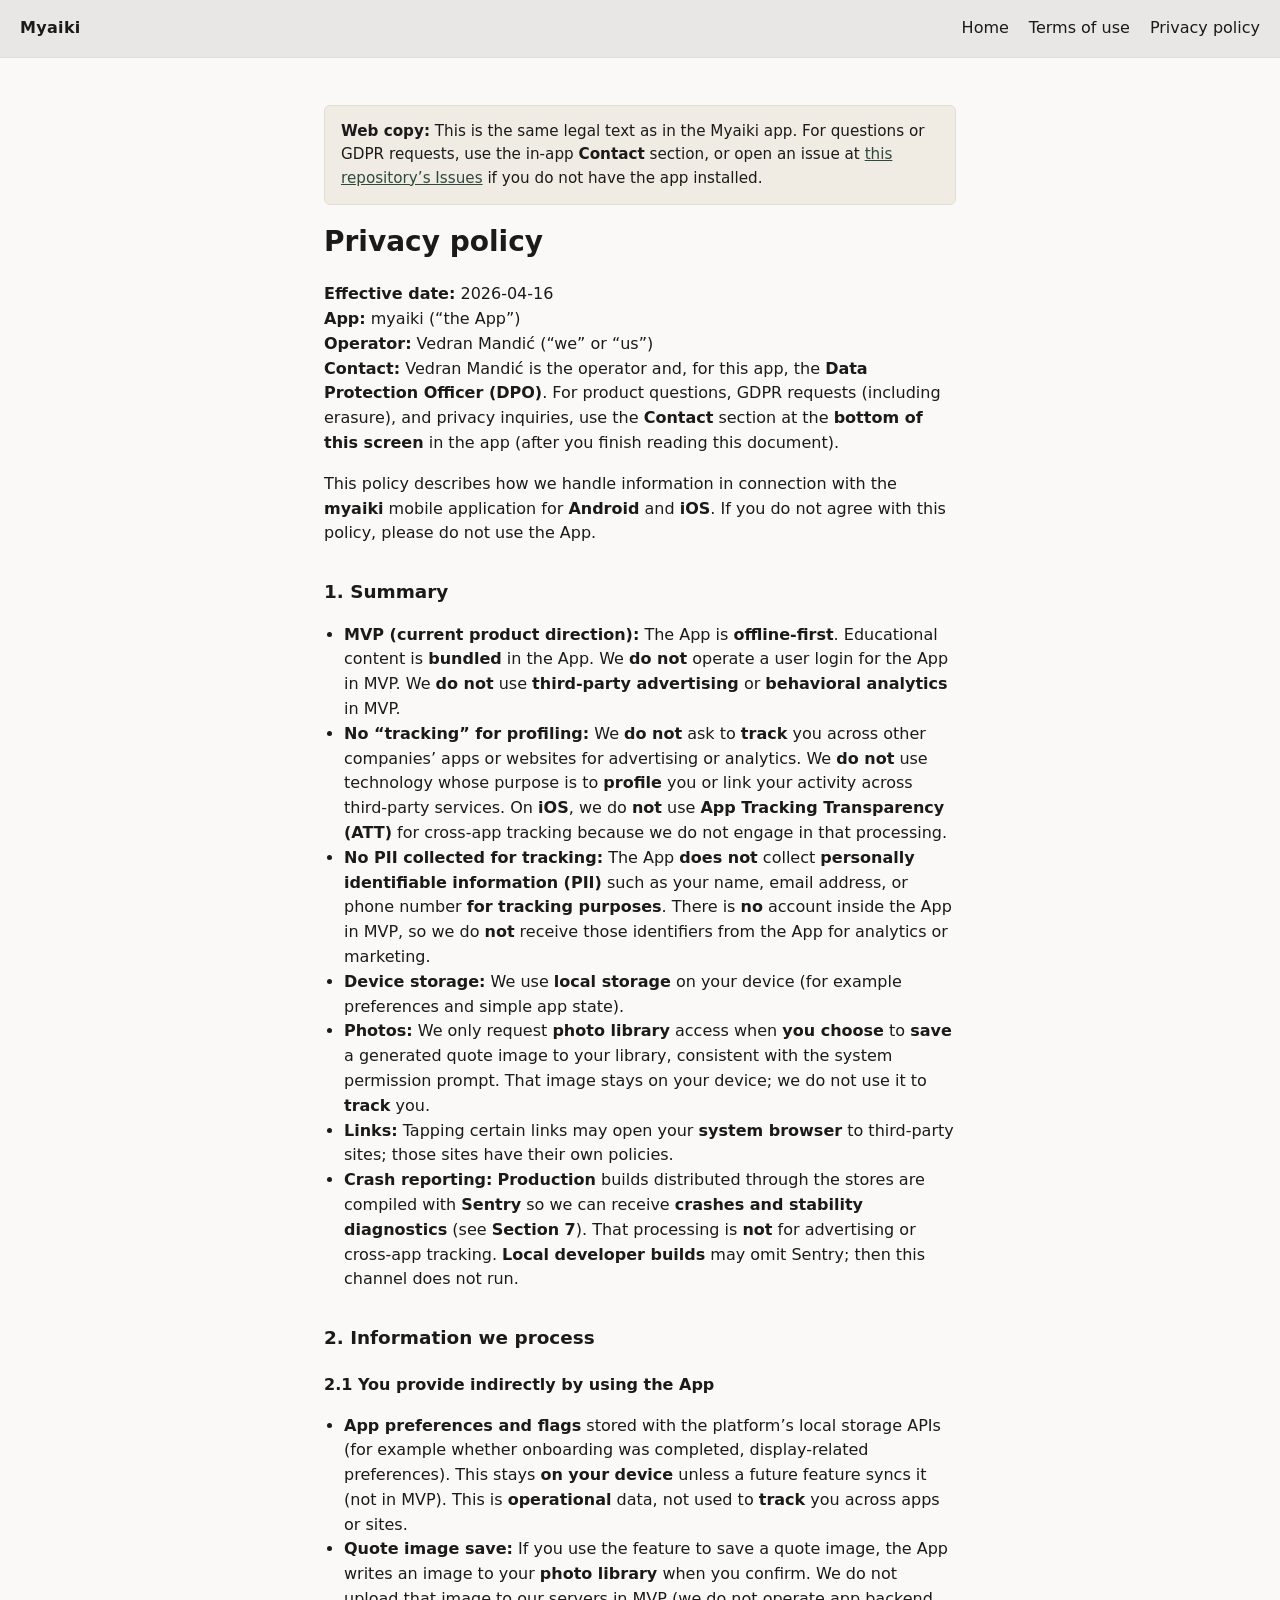
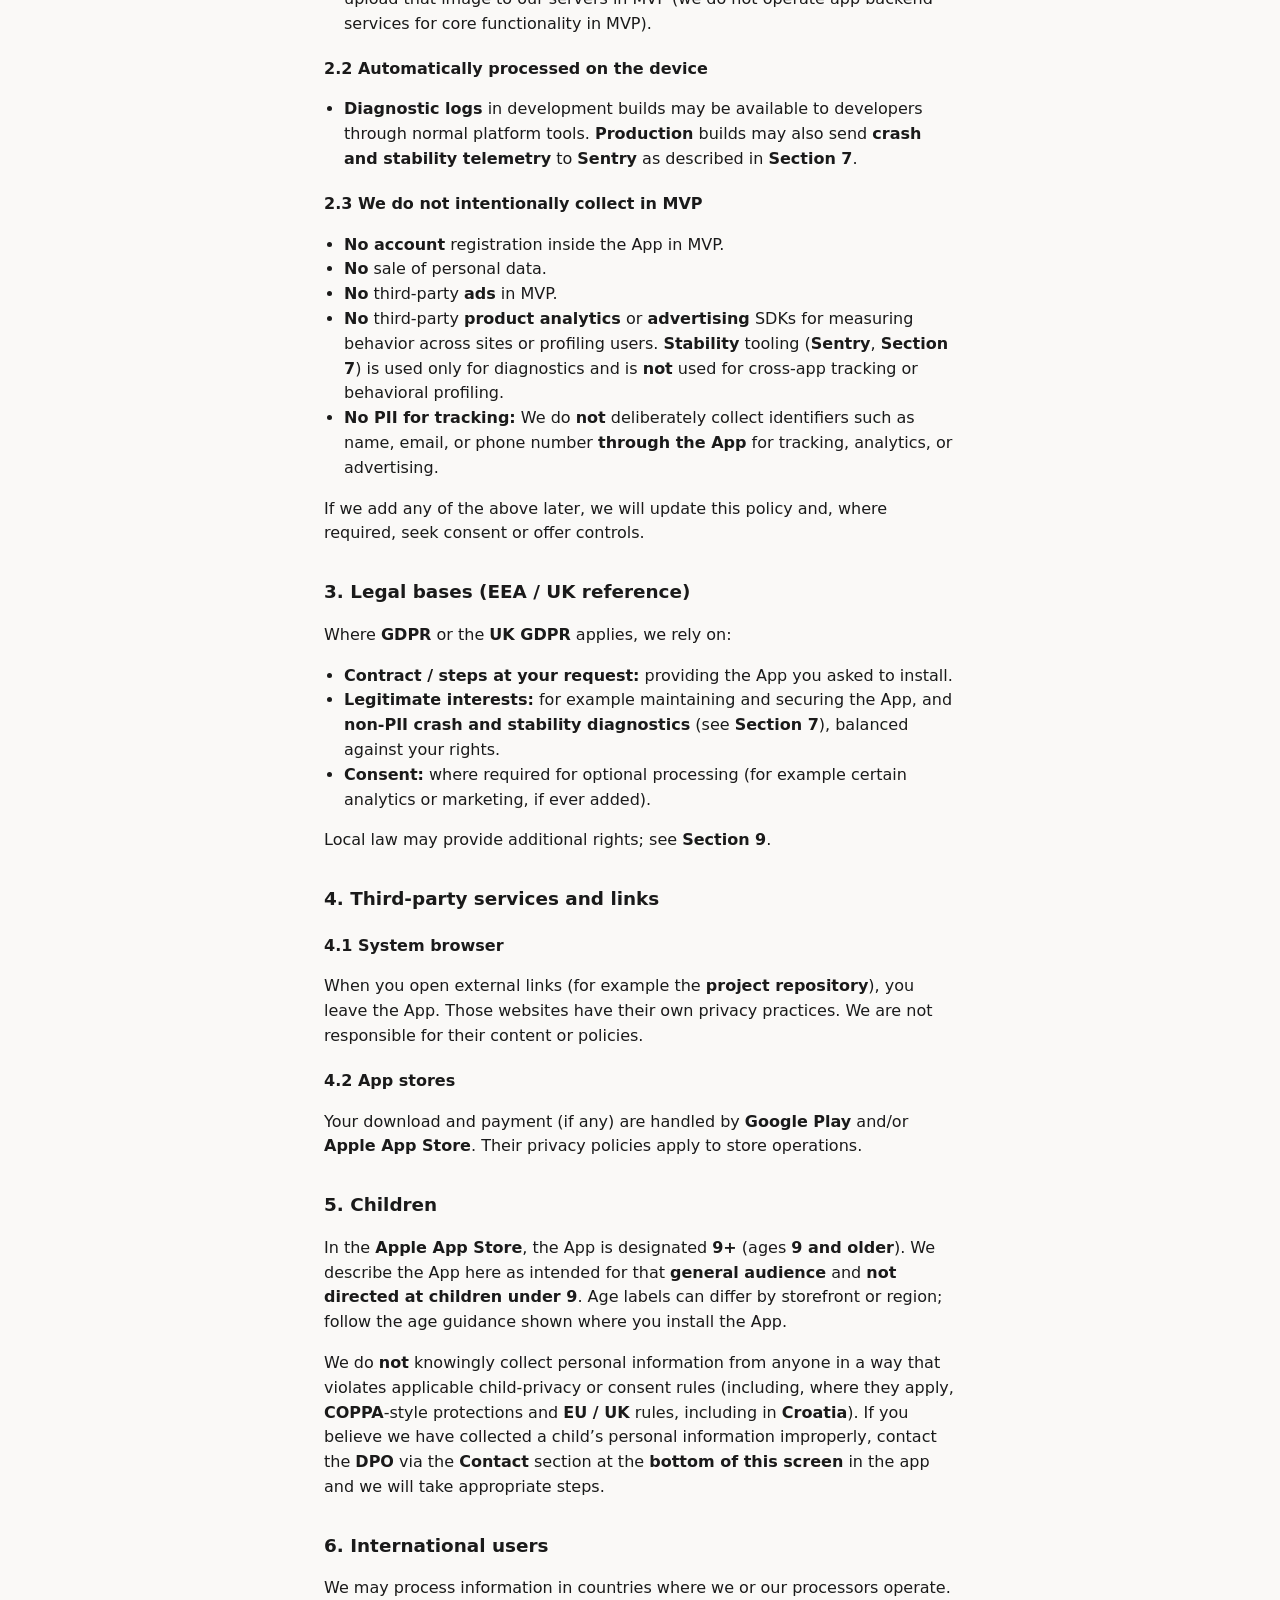
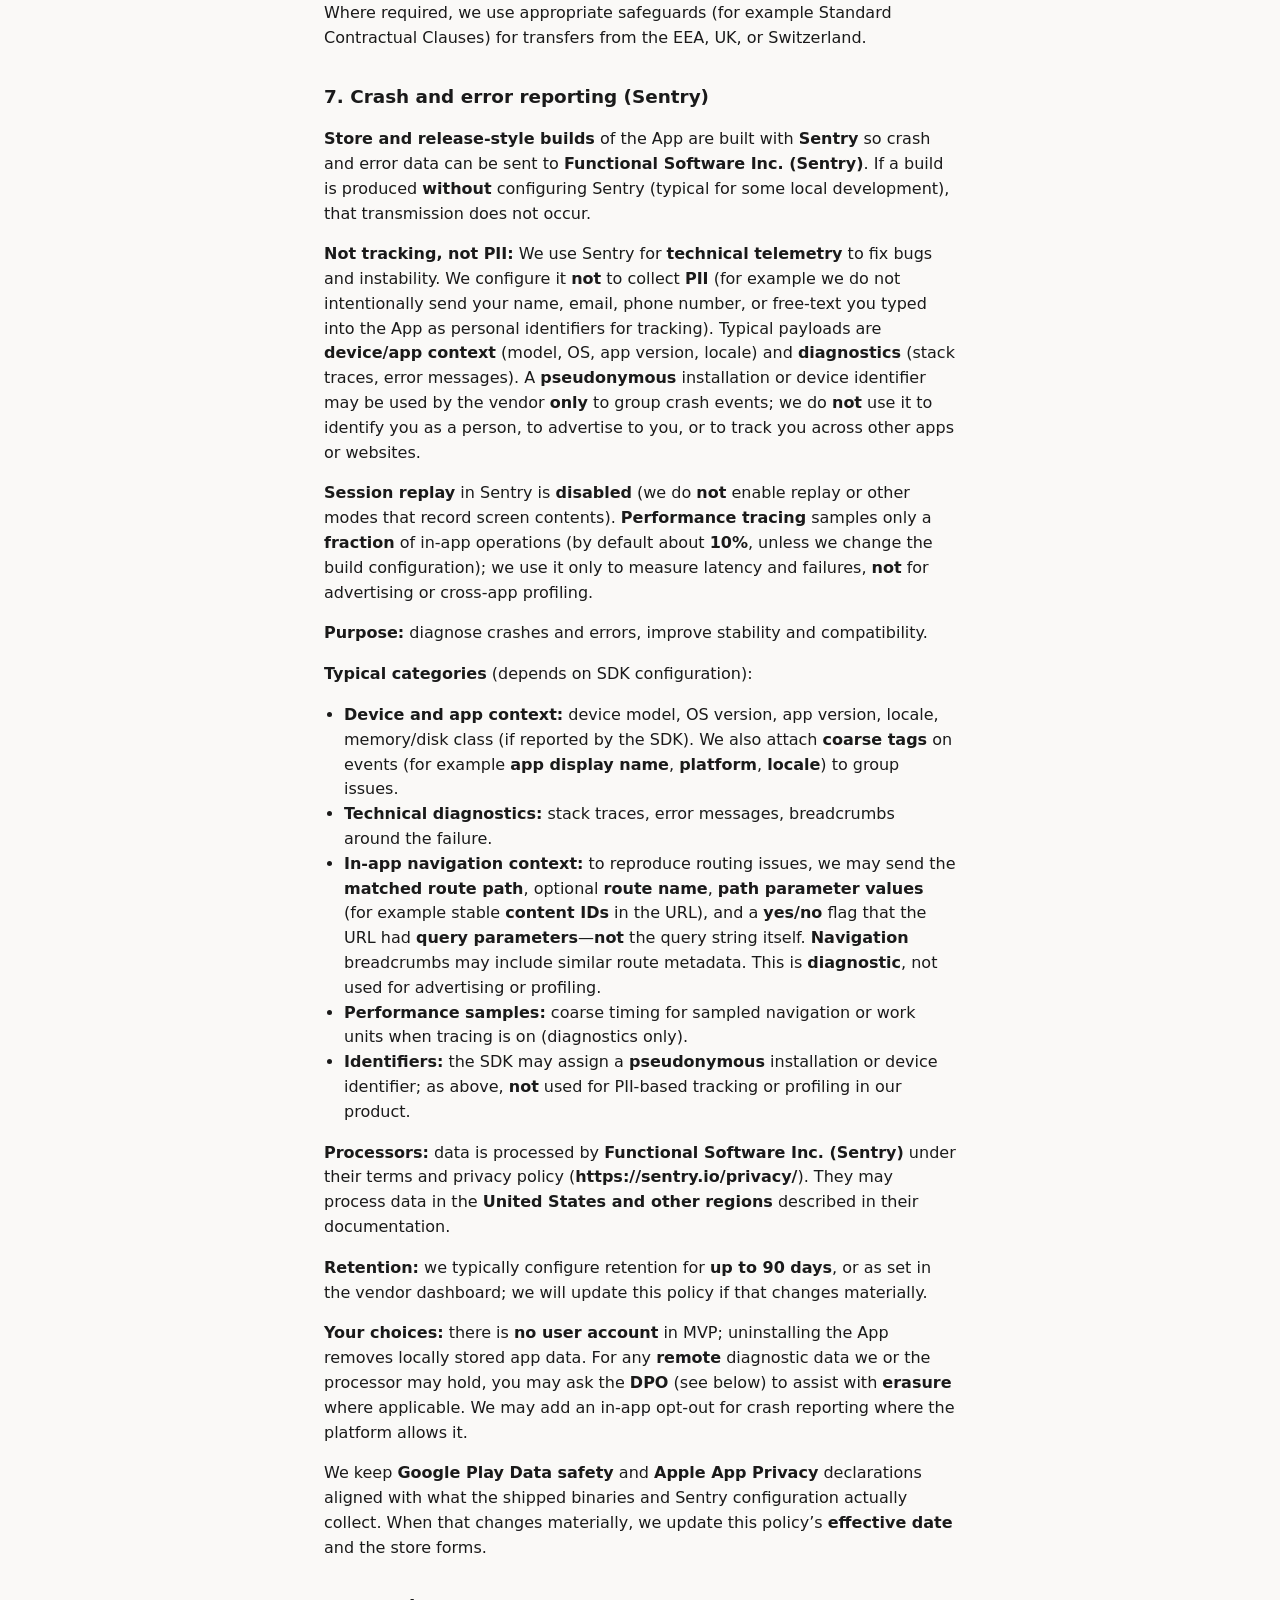
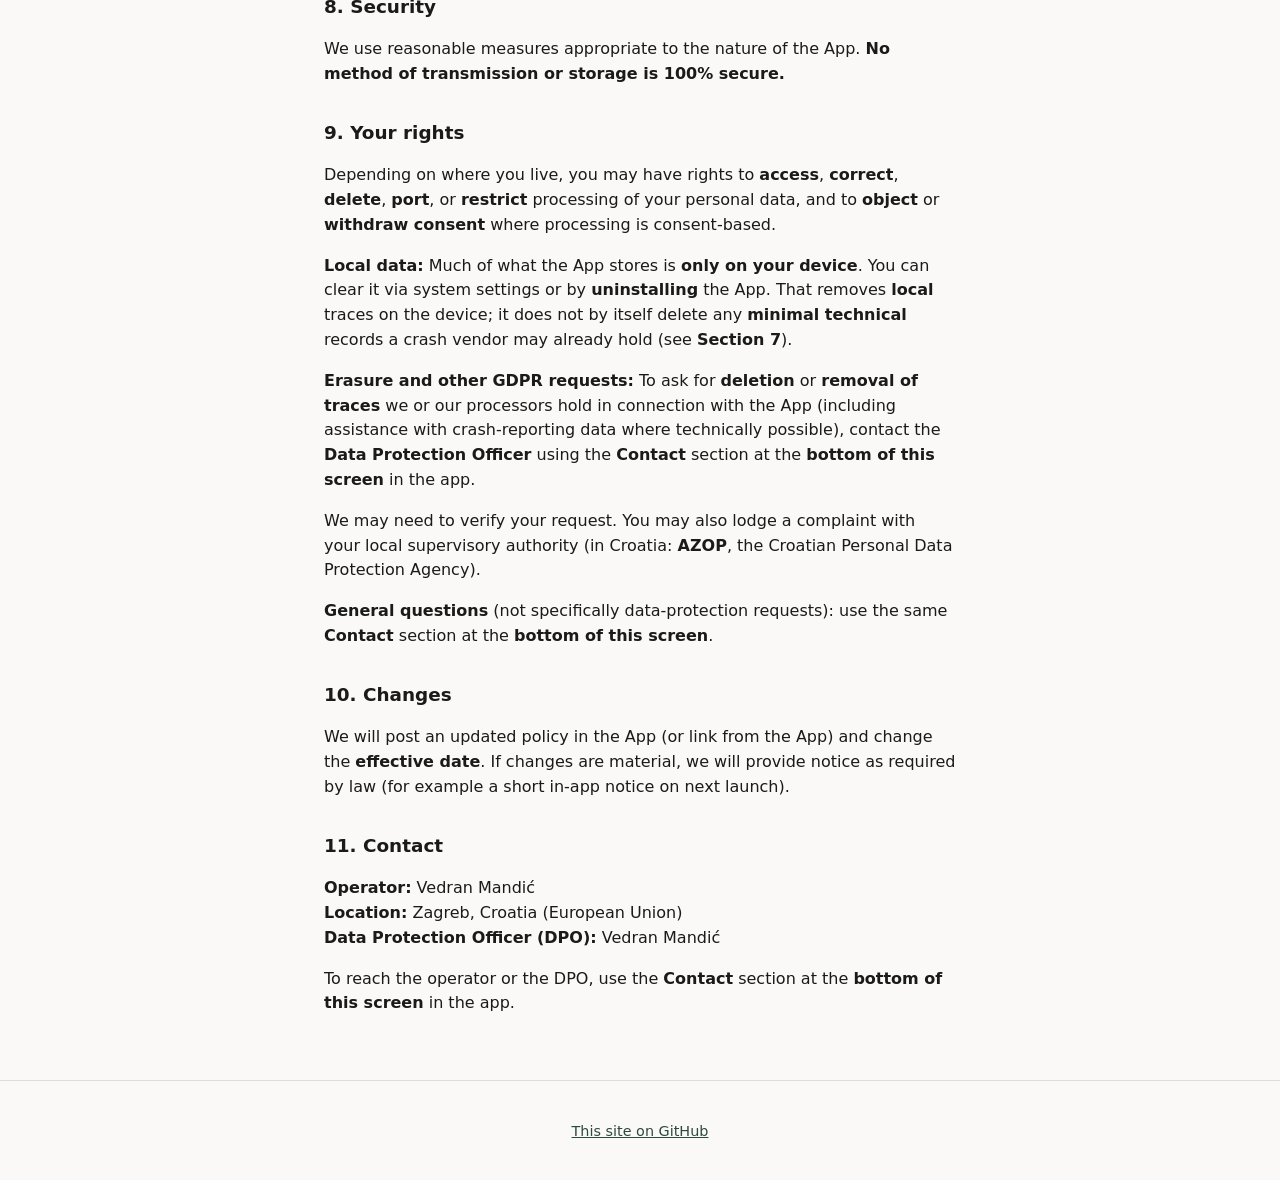
==== privacy.html @ 29ba4b55 "Remove private app repo links from public HTML and README" ====
<!DOCTYPE html>
<html lang="en">
<head>
  <meta charset="utf-8">
  <meta name="viewport" content="width=device-width, initial-scale=1">
  <title>Privacy policy — Myaiki</title>
  <link rel="stylesheet" href="assets/style.css">
</head>
<body>
  <header class="site-header">
    <a class="brand" href="./">Myaiki</a>
    <nav>
      <a href="./">Home</a>
      <a href="terms.html">Terms of use</a>
      <a href="privacy.html">Privacy policy</a>
    </nav>
  </header>
  <main class="legal">
    <p class="web-note"><strong>Web copy:</strong> This is the same legal text as in the Myaiki app. For questions or GDPR requests, use the in-app <strong>Contact</strong> section, or open an issue at <a href="https://github.com/vmandic/myaiki-public/issues">this repository’s Issues</a> if you do not have the app installed.</p>
    <h1>Privacy policy</h1>
<p><strong>Effective date:</strong> 2026-04-16<br />
<strong>App:</strong> myaiki (“the App”)<br />
<strong>Operator:</strong> Vedran Mandić (“we” or “us”)<br />
<strong>Contact:</strong> Vedran Mandić is the operator and, for this app, the <strong>Data Protection Officer (DPO)</strong>. For product questions, GDPR requests (including erasure), and privacy inquiries, use the <strong>Contact</strong> section at the <strong>bottom of this screen</strong> in the app (after you finish reading this document).</p>
<p>This policy describes how we handle information in connection with the <strong>myaiki</strong> mobile application for <strong>Android</strong> and <strong>iOS</strong>. If you do not agree with this policy, please do not use the App.</p>
<h2>1. Summary</h2>
<ul>
<li><strong>MVP (current product direction):</strong> The App is <strong>offline-first</strong>. Educational content is <strong>bundled</strong> in the App. We <strong>do not</strong> operate a user login for the App in MVP. We <strong>do not</strong> use <strong>third-party advertising</strong> or <strong>behavioral analytics</strong> in MVP.</li>
<li><strong>No “tracking” for profiling:</strong> We <strong>do not</strong> ask to <strong>track</strong> you across other companies’ apps or websites for advertising or analytics. We <strong>do not</strong> use technology whose purpose is to <strong>profile</strong> you or link your activity across third-party services. On <strong>iOS</strong>, we do <strong>not</strong> use <strong>App Tracking Transparency (ATT)</strong> for cross-app tracking because we do not engage in that processing.</li>
<li><strong>No PII collected for tracking:</strong> The App <strong>does not</strong> collect <strong>personally identifiable information (PII)</strong> such as your name, email address, or phone number <strong>for tracking purposes</strong>. There is <strong>no</strong> account inside the App in MVP, so we do <strong>not</strong> receive those identifiers from the App for analytics or marketing.</li>
<li><strong>Device storage:</strong> We use <strong>local storage</strong> on your device (for example preferences and simple app state).</li>
<li><strong>Photos:</strong> We only request <strong>photo library</strong> access when <strong>you choose</strong> to <strong>save</strong> a generated quote image to your library, consistent with the system permission prompt. That image stays on your device; we do not use it to <strong>track</strong> you.</li>
<li><strong>Links:</strong> Tapping certain links may open your <strong>system browser</strong> to third-party sites; those sites have their own policies.</li>
<li><strong>Crash reporting:</strong> <strong>Production</strong> builds distributed through the stores are compiled with <strong>Sentry</strong> so we can receive <strong>crashes and stability diagnostics</strong> (see <strong>Section 7</strong>). That processing is <strong>not</strong> for advertising or cross-app tracking. <strong>Local developer builds</strong> may omit Sentry; then this channel does not run.</li>
</ul>
<h2>2. Information we process</h2>
<h3>2.1 You provide indirectly by using the App</h3>
<ul>
<li><strong>App preferences and flags</strong> stored with the platform’s local storage APIs (for example whether onboarding was completed, display-related preferences). This stays <strong>on your device</strong> unless a future feature syncs it (not in MVP). This is <strong>operational</strong> data, not used to <strong>track</strong> you across apps or sites.</li>
<li><strong>Quote image save:</strong> If you use the feature to save a quote image, the App writes an image to your <strong>photo library</strong> when you confirm. We do not upload that image to our servers in MVP (we do not operate app backend services for core functionality in MVP).</li>
</ul>
<h3>2.2 Automatically processed on the device</h3>
<ul>
<li><strong>Diagnostic logs</strong> in development builds may be available to developers through normal platform tools. <strong>Production</strong> builds may also send <strong>crash and stability telemetry</strong> to <strong>Sentry</strong> as described in <strong>Section 7</strong>.</li>
</ul>
<h3>2.3 We do not intentionally collect in MVP</h3>
<ul>
<li><strong>No account</strong> registration inside the App in MVP.</li>
<li><strong>No</strong> sale of personal data.</li>
<li><strong>No</strong> third-party <strong>ads</strong> in MVP.</li>
<li><strong>No</strong> third-party <strong>product analytics</strong> or <strong>advertising</strong> SDKs for measuring behavior across sites or profiling users. <strong>Stability</strong> tooling (<strong>Sentry</strong>, <strong>Section 7</strong>) is used only for diagnostics and is <strong>not</strong> used for cross-app tracking or behavioral profiling.</li>
<li><strong>No PII for tracking:</strong> We do <strong>not</strong> deliberately collect identifiers such as name, email, or phone number <strong>through the App</strong> for tracking, analytics, or advertising.</li>
</ul>
<p>If we add any of the above later, we will update this policy and, where required, seek consent or offer controls.</p>
<h2>3. Legal bases (EEA / UK reference)</h2>
<p>Where <strong>GDPR</strong> or the <strong>UK GDPR</strong> applies, we rely on:</p>
<ul>
<li><strong>Contract / steps at your request:</strong> providing the App you asked to install.</li>
<li><strong>Legitimate interests:</strong> for example maintaining and securing the App, and <strong>non-PII crash and stability diagnostics</strong> (see <strong>Section 7</strong>), balanced against your rights.</li>
<li><strong>Consent:</strong> where required for optional processing (for example certain analytics or marketing, if ever added).</li>
</ul>
<p>Local law may provide additional rights; see <strong>Section 9</strong>.</p>
<h2>4. Third-party services and links</h2>
<h3>4.1 System browser</h3>
<p>When you open external links (for example the <strong>project repository</strong>), you leave the App. Those websites have their own privacy practices. We are not responsible for their content or policies.</p>
<h3>4.2 App stores</h3>
<p>Your download and payment (if any) are handled by <strong>Google Play</strong> and/or <strong>Apple App Store</strong>. Their privacy policies apply to store operations.</p>
<h2>5. Children</h2>
<p>In the <strong>Apple App Store</strong>, the App is designated <strong>9+</strong> (ages <strong>9 and older</strong>). We describe the App here as intended for that <strong>general audience</strong> and <strong>not directed at children under 9</strong>. Age labels can differ by storefront or region; follow the age guidance shown where you install the App.</p>
<p>We do <strong>not</strong> knowingly collect personal information from anyone in a way that violates applicable child-privacy or consent rules (including, where they apply, <strong>COPPA</strong>-style protections and <strong>EU / UK</strong> rules, including in <strong>Croatia</strong>). If you believe we have collected a child’s personal information improperly, contact the <strong>DPO</strong> via the <strong>Contact</strong> section at the <strong>bottom of this screen</strong> in the app and we will take appropriate steps.</p>
<h2>6. International users</h2>
<p>We may process information in countries where we or our processors operate. Where required, we use appropriate safeguards (for example Standard Contractual Clauses) for transfers from the EEA, UK, or Switzerland.</p>
<h2>7. Crash and error reporting (Sentry)</h2>
<p><strong>Store and release-style builds</strong> of the App are built with <strong>Sentry</strong> so crash and error data can be sent to <strong>Functional Software Inc. (Sentry)</strong>. If a build is produced <strong>without</strong> configuring Sentry (typical for some local development), that transmission does not occur.</p>
<p><strong>Not tracking, not PII:</strong> We use Sentry for <strong>technical telemetry</strong> to fix bugs and instability. We configure it <strong>not</strong> to collect <strong>PII</strong> (for example we do not intentionally send your name, email, phone number, or free-text you typed into the App as personal identifiers for tracking). Typical payloads are <strong>device/app context</strong> (model, OS, app version, locale) and <strong>diagnostics</strong> (stack traces, error messages). A <strong>pseudonymous</strong> installation or device identifier may be used by the vendor <strong>only</strong> to group crash events; we do <strong>not</strong> use it to identify you as a person, to advertise to you, or to track you across other apps or websites.</p>
<p><strong>Session replay</strong> in Sentry is <strong>disabled</strong> (we do <strong>not</strong> enable replay or other modes that record screen contents). <strong>Performance tracing</strong> samples only a <strong>fraction</strong> of in-app operations (by default about <strong>10%</strong>, unless we change the build configuration); we use it only to measure latency and failures, <strong>not</strong> for advertising or cross-app profiling.</p>
<p><strong>Purpose:</strong> diagnose crashes and errors, improve stability and compatibility.</p>
<p><strong>Typical categories</strong> (depends on SDK configuration):</p>
<ul>
<li><strong>Device and app context:</strong> device model, OS version, app version, locale, memory/disk class (if reported by the SDK). We also attach <strong>coarse tags</strong> on events (for example <strong>app display name</strong>, <strong>platform</strong>, <strong>locale</strong>) to group issues.</li>
<li><strong>Technical diagnostics:</strong> stack traces, error messages, breadcrumbs around the failure.</li>
<li><strong>In-app navigation context:</strong> to reproduce routing issues, we may send the <strong>matched route path</strong>, optional <strong>route name</strong>, <strong>path parameter values</strong> (for example stable <strong>content IDs</strong> in the URL), and a <strong>yes/no</strong> flag that the URL had <strong>query parameters</strong>—<strong>not</strong> the query string itself. <strong>Navigation</strong> breadcrumbs may include similar route metadata. This is <strong>diagnostic</strong>, not used for advertising or profiling.</li>
<li><strong>Performance samples:</strong> coarse timing for sampled navigation or work units when tracing is on (diagnostics only).</li>
<li><strong>Identifiers:</strong> the SDK may assign a <strong>pseudonymous</strong> installation or device identifier; as above, <strong>not</strong> used for PII-based tracking or profiling in our product.</li>
</ul>
<p><strong>Processors:</strong> data is processed by <strong>Functional Software Inc. (Sentry)</strong> under their terms and privacy policy (<strong>https://sentry.io/privacy/</strong>). They may process data in the <strong>United States and other regions</strong> described in their documentation.</p>
<p><strong>Retention:</strong> we typically configure retention for <strong>up to 90 days</strong>, or as set in the vendor dashboard; we will update this policy if that changes materially.</p>
<p><strong>Your choices:</strong> there is <strong>no user account</strong> in MVP; uninstalling the App removes locally stored app data. For any <strong>remote</strong> diagnostic data we or the processor may hold, you may ask the <strong>DPO</strong> (see below) to assist with <strong>erasure</strong> where applicable. We may add an in-app opt-out for crash reporting where the platform allows it.</p>
<p>We keep <strong>Google Play Data safety</strong> and <strong>Apple App Privacy</strong> declarations aligned with what the shipped binaries and Sentry configuration actually collect. When that changes materially, we update this policy’s <strong>effective date</strong> and the store forms.</p>
<h2>8. Security</h2>
<p>We use reasonable measures appropriate to the nature of the App. <strong>No method of transmission or storage is 100% secure.</strong></p>
<h2>9. Your rights</h2>
<p>Depending on where you live, you may have rights to <strong>access</strong>, <strong>correct</strong>, <strong>delete</strong>, <strong>port</strong>, or <strong>restrict</strong> processing of your personal data, and to <strong>object</strong> or <strong>withdraw consent</strong> where processing is consent-based.</p>
<p><strong>Local data:</strong> Much of what the App stores is <strong>only on your device</strong>. You can clear it via system settings or by <strong>uninstalling</strong> the App. That removes <strong>local</strong> traces on the device; it does not by itself delete any <strong>minimal technical</strong> records a crash vendor may already hold (see <strong>Section 7</strong>).</p>
<p><strong>Erasure and other GDPR requests:</strong> To ask for <strong>deletion</strong> or <strong>removal of traces</strong> we or our processors hold in connection with the App (including assistance with crash-reporting data where technically possible), contact the <strong>Data Protection Officer</strong> using the <strong>Contact</strong> section at the <strong>bottom of this screen</strong> in the app.</p>
<p>We may need to verify your request. You may also lodge a complaint with your local supervisory authority (in Croatia: <strong>AZOP</strong>, the Croatian Personal Data Protection Agency).</p>
<p><strong>General questions</strong> (not specifically data-protection requests): use the same <strong>Contact</strong> section at the <strong>bottom of this screen</strong>.</p>
<h2>10. Changes</h2>
<p>We will post an updated policy in the App (or link from the App) and change the <strong>effective date</strong>. If changes are material, we will provide notice as required by law (for example a short in-app notice on next launch).</p>
<h2>11. Contact</h2>
<p><strong>Operator:</strong> Vedran Mandić<br />
<strong>Location:</strong> Zagreb, Croatia (European Union)<br />
<strong>Data Protection Officer (DPO):</strong> Vedran Mandić  </p>
<p>To reach the operator or the DPO, use the <strong>Contact</strong> section at the <strong>bottom of this screen</strong> in the app.</p>
  </main>
  <footer class="site-footer">
    <p><a href="https://github.com/vmandic/myaiki-public">This site on GitHub</a></p>
  </footer>
</body>
</html>
---- assets/style.css ----
:root {
  color-scheme: light dark;
  --bg: #faf9f7;
  --fg: #1a1a1a;
  --muted: #5c5c5c;
  --accent: #2d4a3e;
  --border: #e0ddd6;
  --note-bg: #f0ebe3;
}

@media (prefers-color-scheme: dark) {
  :root {
    --bg: #121412;
    --fg: #eceae6;
    --muted: #a8a49c;
    --accent: #8fbc9a;
    --border: #2e322e;
    --note-bg: #1e221e;
  }
}

*,
*::before,
*::after {
  box-sizing: border-box;
}

html {
  font-size: 16px;
}

body {
  margin: 0;
  min-height: 100vh;
  font-family: system-ui, -apple-system, "Segoe UI", Roboto, Ubuntu, Cantarell, "Noto Sans", sans-serif;
  line-height: 1.55;
  background: var(--bg);
  color: var(--fg);
}

.site-header {
  display: flex;
  flex-wrap: wrap;
  align-items: center;
  justify-content: space-between;
  gap: 1rem;
  padding: 1rem 1.25rem;
  border-bottom: 1px solid var(--border);
  background: color-mix(in srgb, var(--bg) 92%, var(--fg));
}

.brand {
  font-weight: 700;
  letter-spacing: 0.02em;
  color: var(--accent);
  text-decoration: none;
}

.site-header nav {
  display: flex;
  flex-wrap: wrap;
  gap: 0.75rem 1.25rem;
}

.site-header a {
  color: var(--fg);
  text-decoration: none;
}

.site-header a:hover {
  text-decoration: underline;
}

main {
  max-width: 42rem;
  margin: 0 auto;
  padding: 2rem 1.25rem 3rem;
}

.home-lead {
  font-size: 1.125rem;
  color: var(--muted);
}

.home-actions {
  margin-top: 2rem;
  display: flex;
  flex-direction: column;
  gap: 0.75rem;
}

.home-actions a {
  display: inline-block;
  padding: 0.65rem 1rem;
  border-radius: 0.375rem;
  border: 1px solid var(--border);
  color: var(--accent);
  font-weight: 600;
  text-decoration: none;
}

.home-actions a:hover {
  background: color-mix(in srgb, var(--accent) 12%, transparent);
}

.legal h1 {
  font-size: 1.75rem;
  margin-top: 0;
}

.legal h2 {
  font-size: 1.15rem;
  margin-top: 2rem;
}

.legal h3 {
  font-size: 1rem;
  margin-top: 1.25rem;
}

.legal ul {
  padding-left: 1.25rem;
}

.web-note {
  padding: 0.85rem 1rem;
  border-radius: 0.375rem;
  background: var(--note-bg);
  border: 1px solid var(--border);
  font-size: 0.95rem;
}

.web-note a {
  color: var(--accent);
}

.site-footer {
  margin-top: auto;
  padding: 1.5rem 1.25rem;
  border-top: 1px solid var(--border);
  text-align: center;
  font-size: 0.9rem;
  color: var(--muted);
}

.site-footer a {
  color: var(--accent);
}

body {
  display: flex;
  flex-direction: column;
}
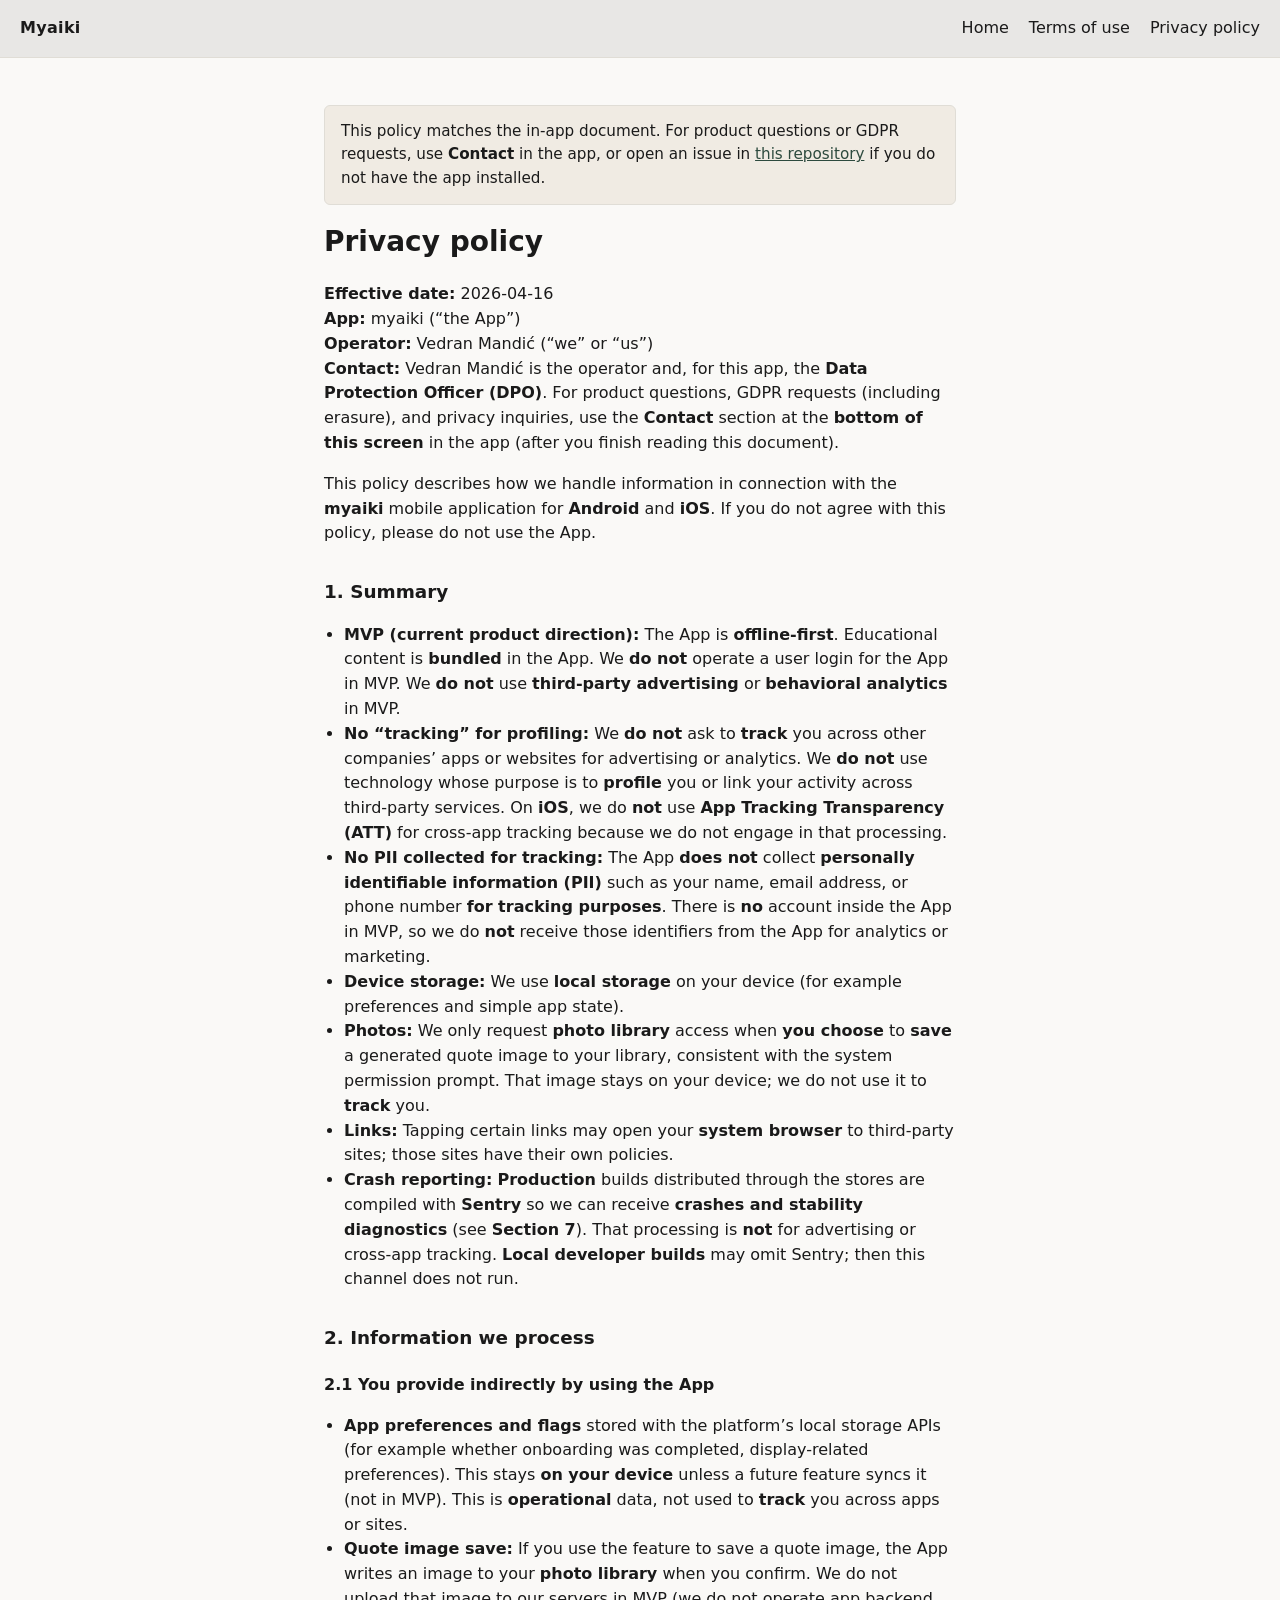
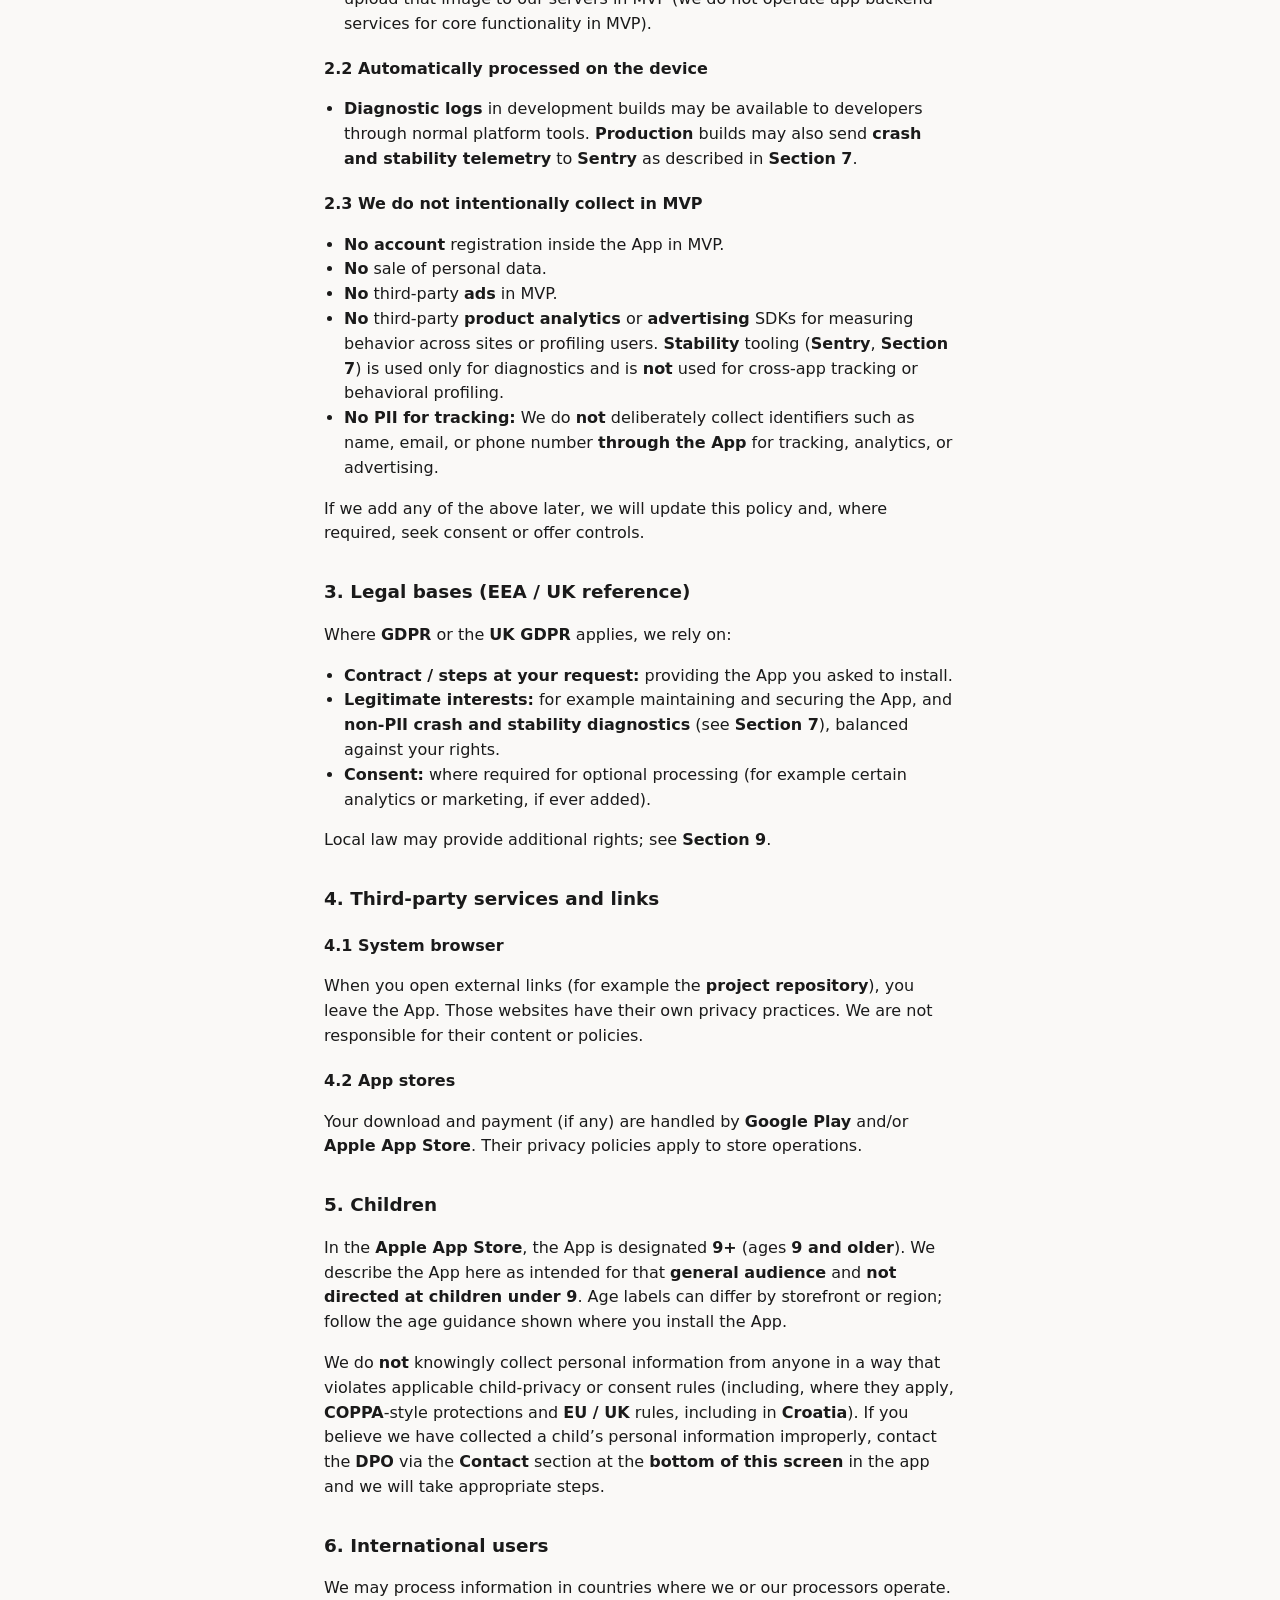
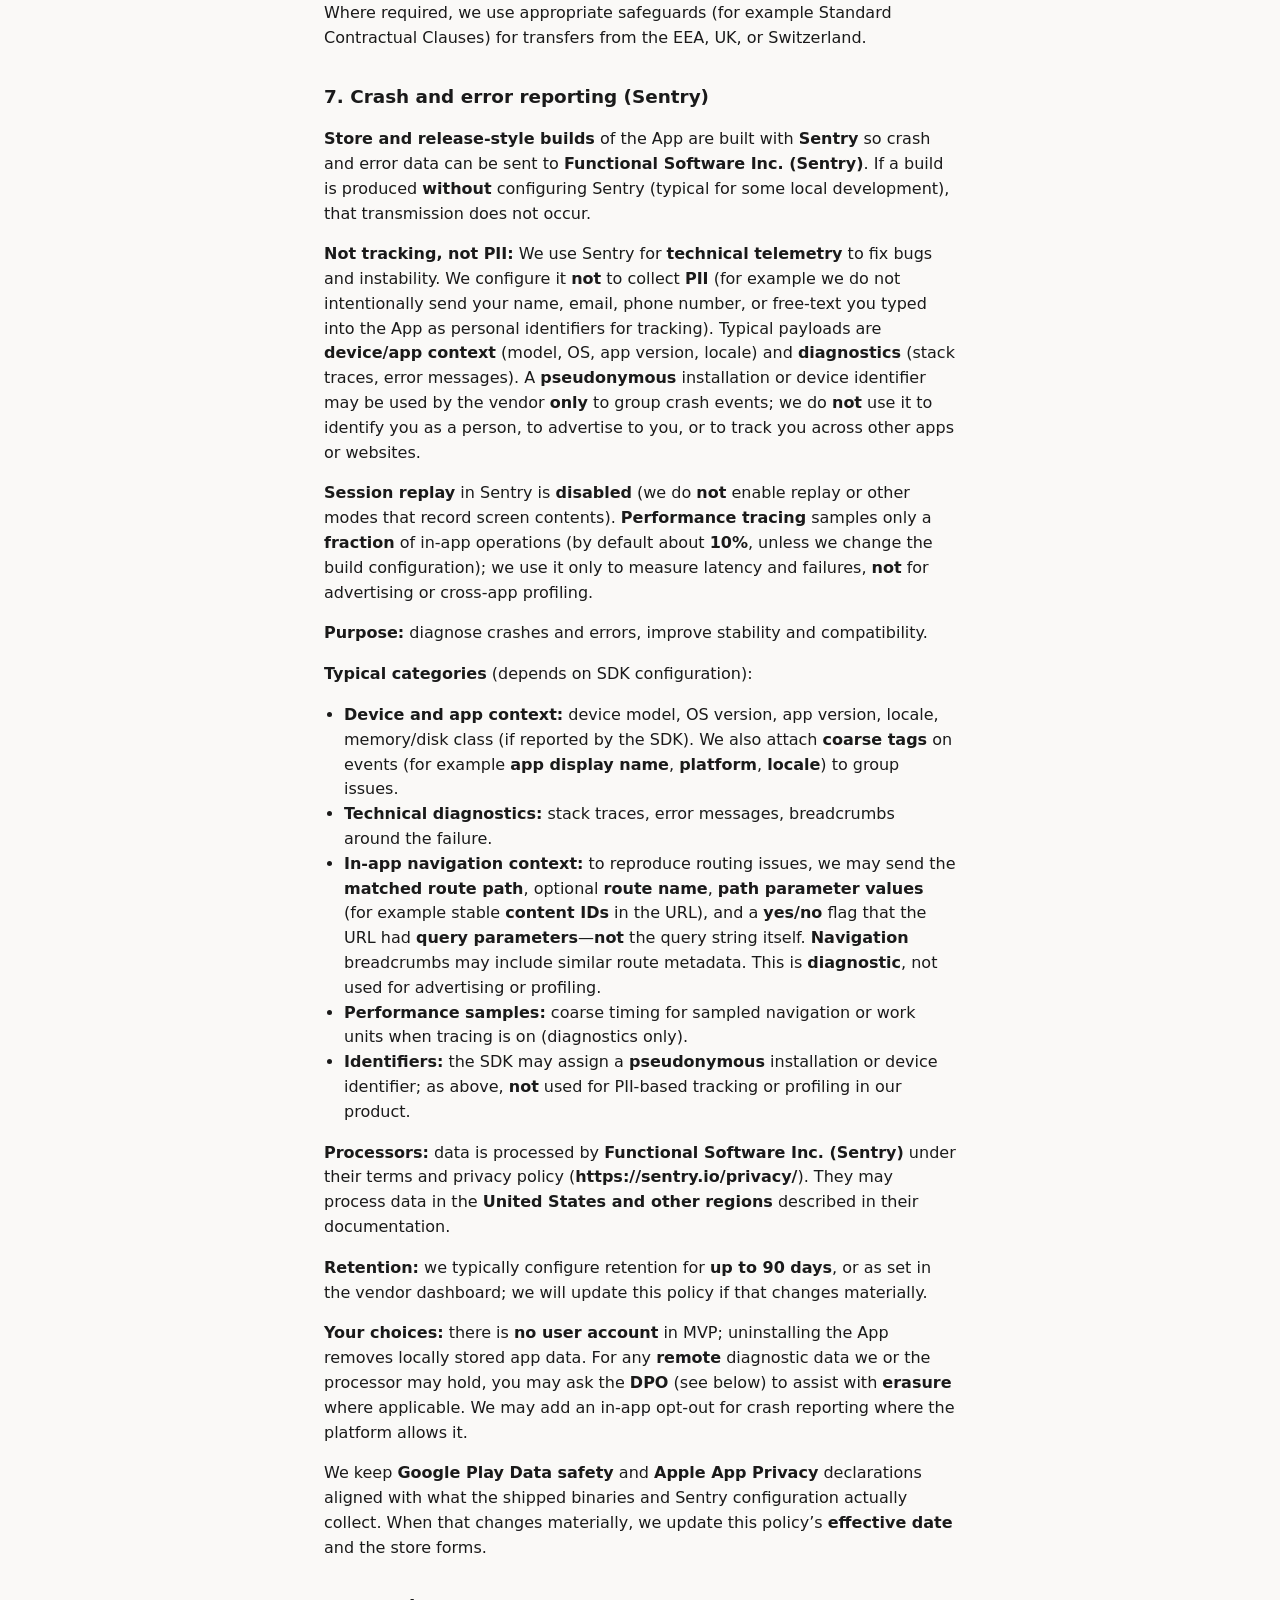
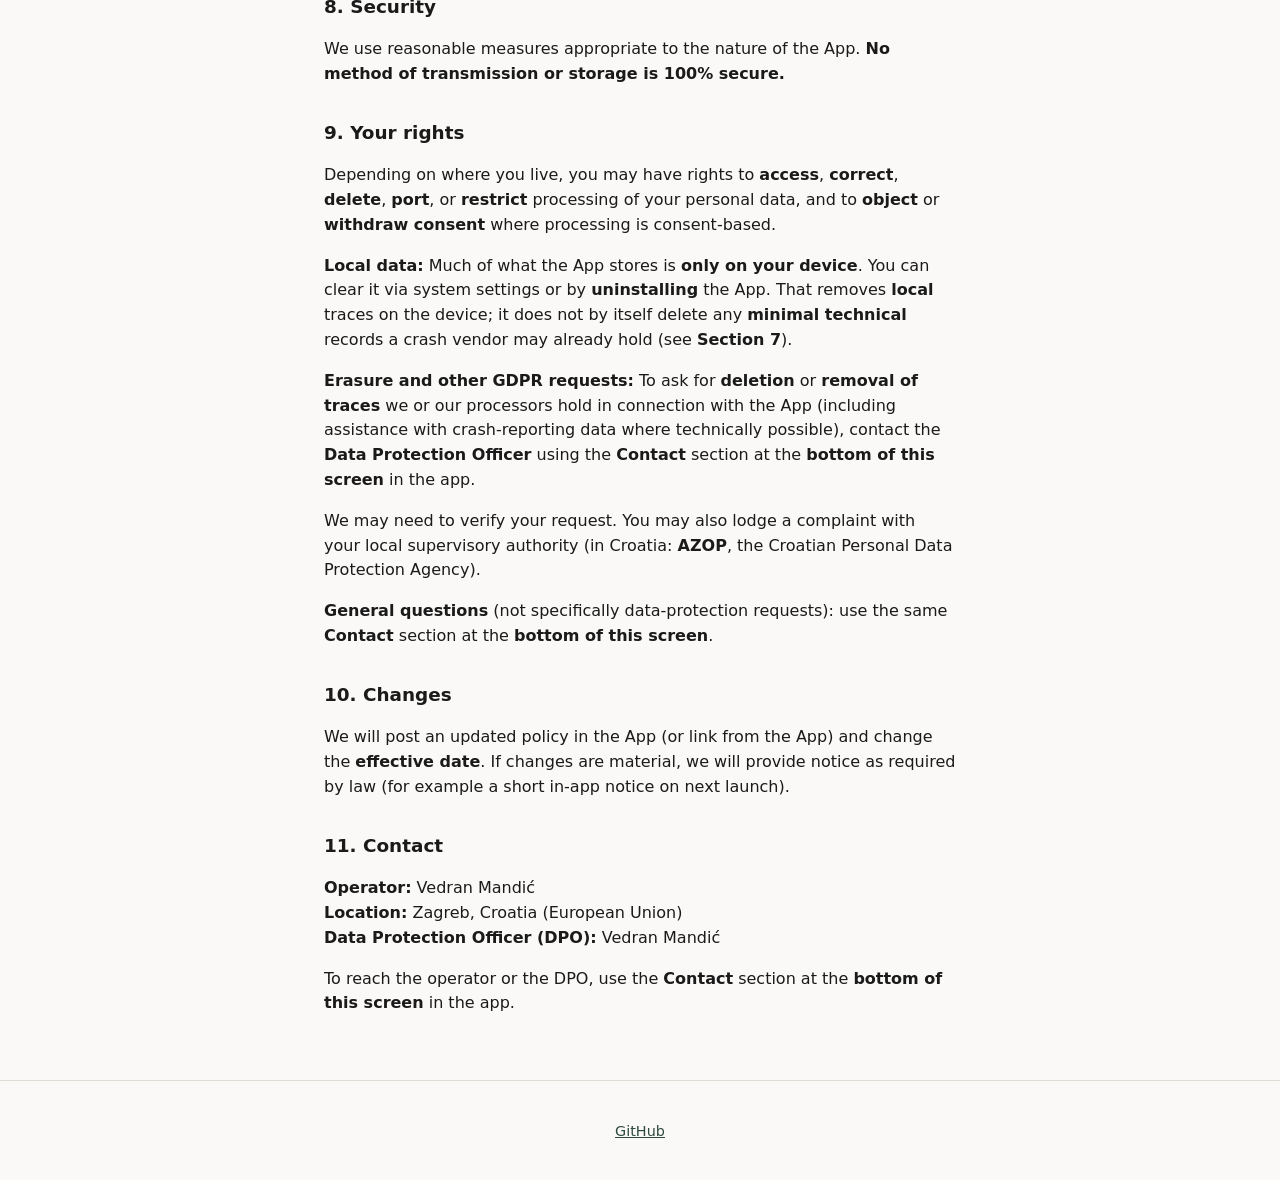
==== commit 25724217: "Tone down copy: Myaiki web presence, no public/private framing" ====
--- a/privacy.html
+++ b/privacy.html
@@ -16,7 +16,7 @@
     </nav>
   </header>
   <main class="legal">
-    <p class="web-note"><strong>Web copy:</strong> This is the same legal text as in the Myaiki app. For questions or GDPR requests, use the in-app <strong>Contact</strong> section, or open an issue at <a href="https://github.com/vmandic/myaiki-public/issues">this repository’s Issues</a> if you do not have the app installed.</p>
+    <p class="web-note">This policy matches the in-app document. For product questions or GDPR requests, use <strong>Contact</strong> in the app, or open an issue in <a href="https://github.com/vmandic/myaiki-public/issues">this repository</a> if you do not have the app installed.</p>
     <h1>Privacy policy</h1>
 <p><strong>Effective date:</strong> 2026-04-16<br />
 <strong>App:</strong> myaiki (“the App”)<br />
@@ -104,7 +104,7 @@
 <p>To reach the operator or the DPO, use the <strong>Contact</strong> section at the <strong>bottom of this screen</strong> in the app.</p>
   </main>
   <footer class="site-footer">
-    <p><a href="https://github.com/vmandic/myaiki-public">This site on GitHub</a></p>
+    <p><a href="https://github.com/vmandic/myaiki-public">GitHub</a></p>
   </footer>
 </body>
 </html>
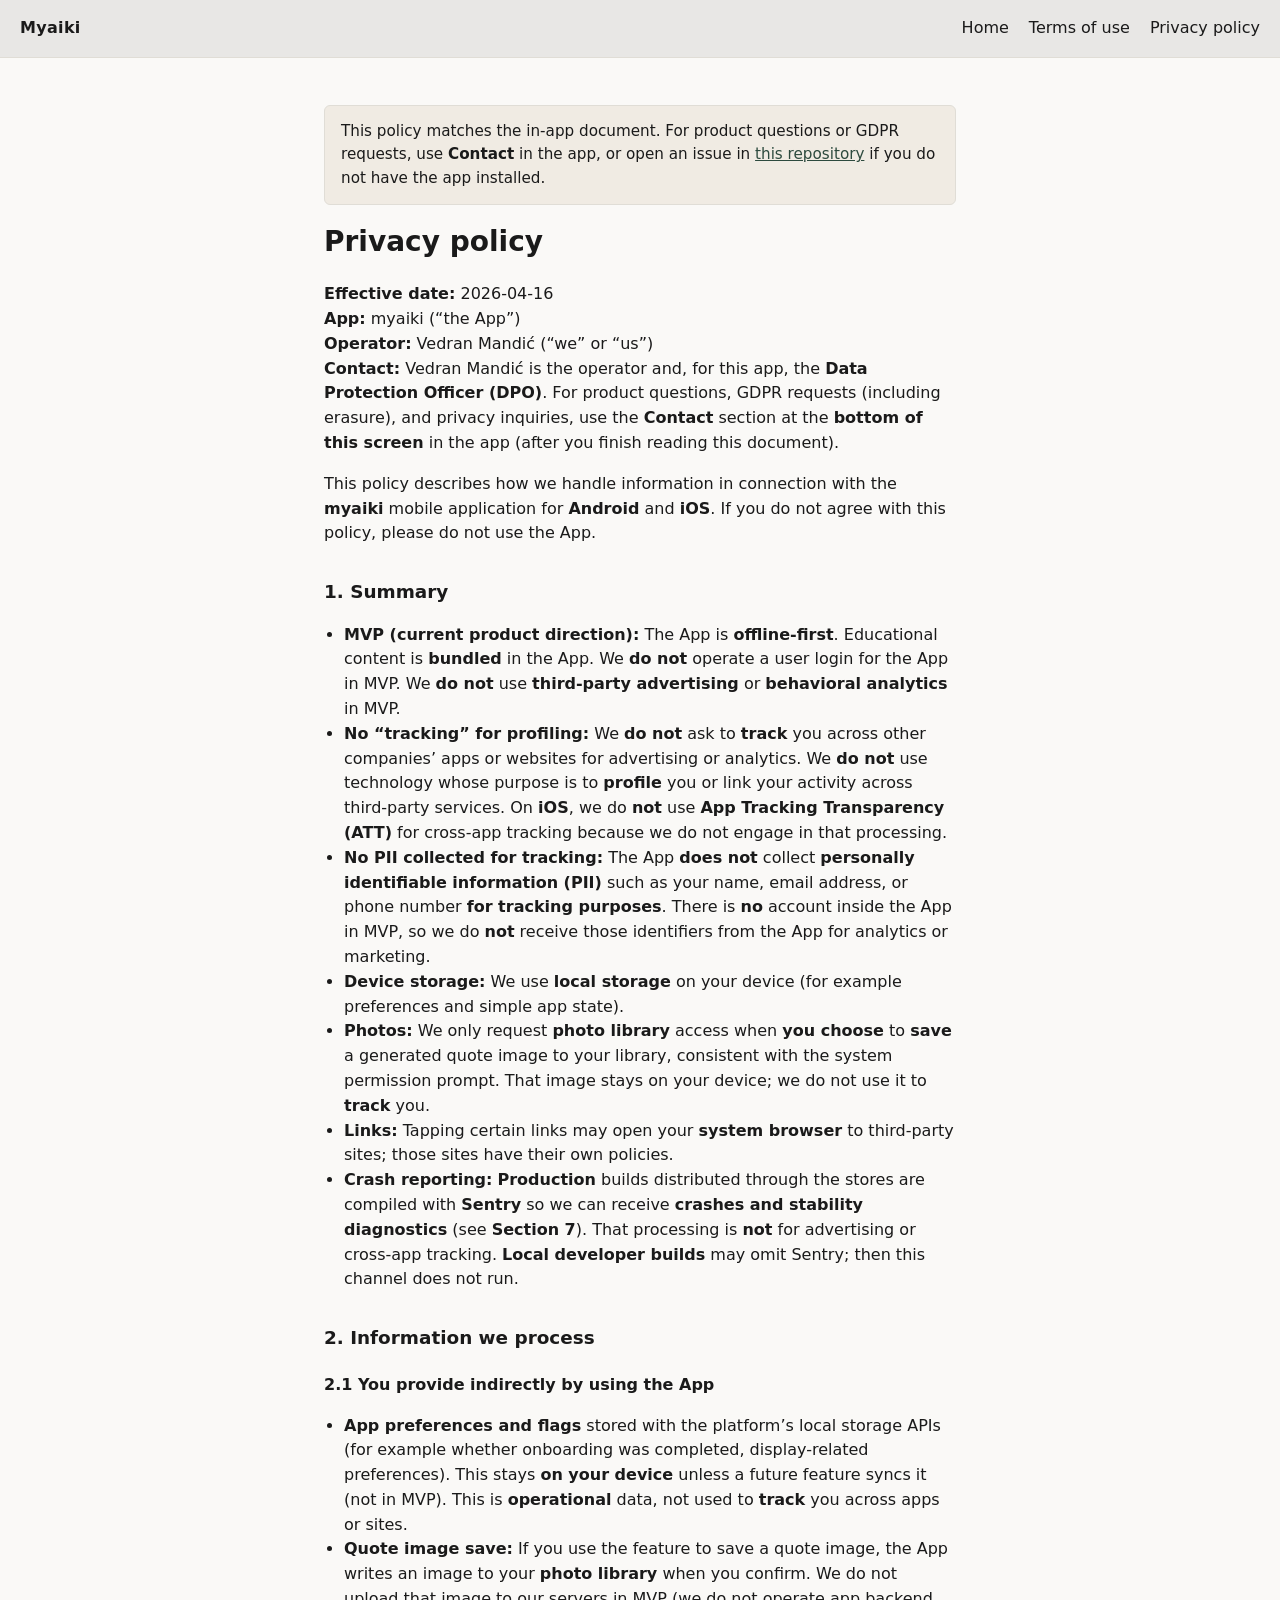
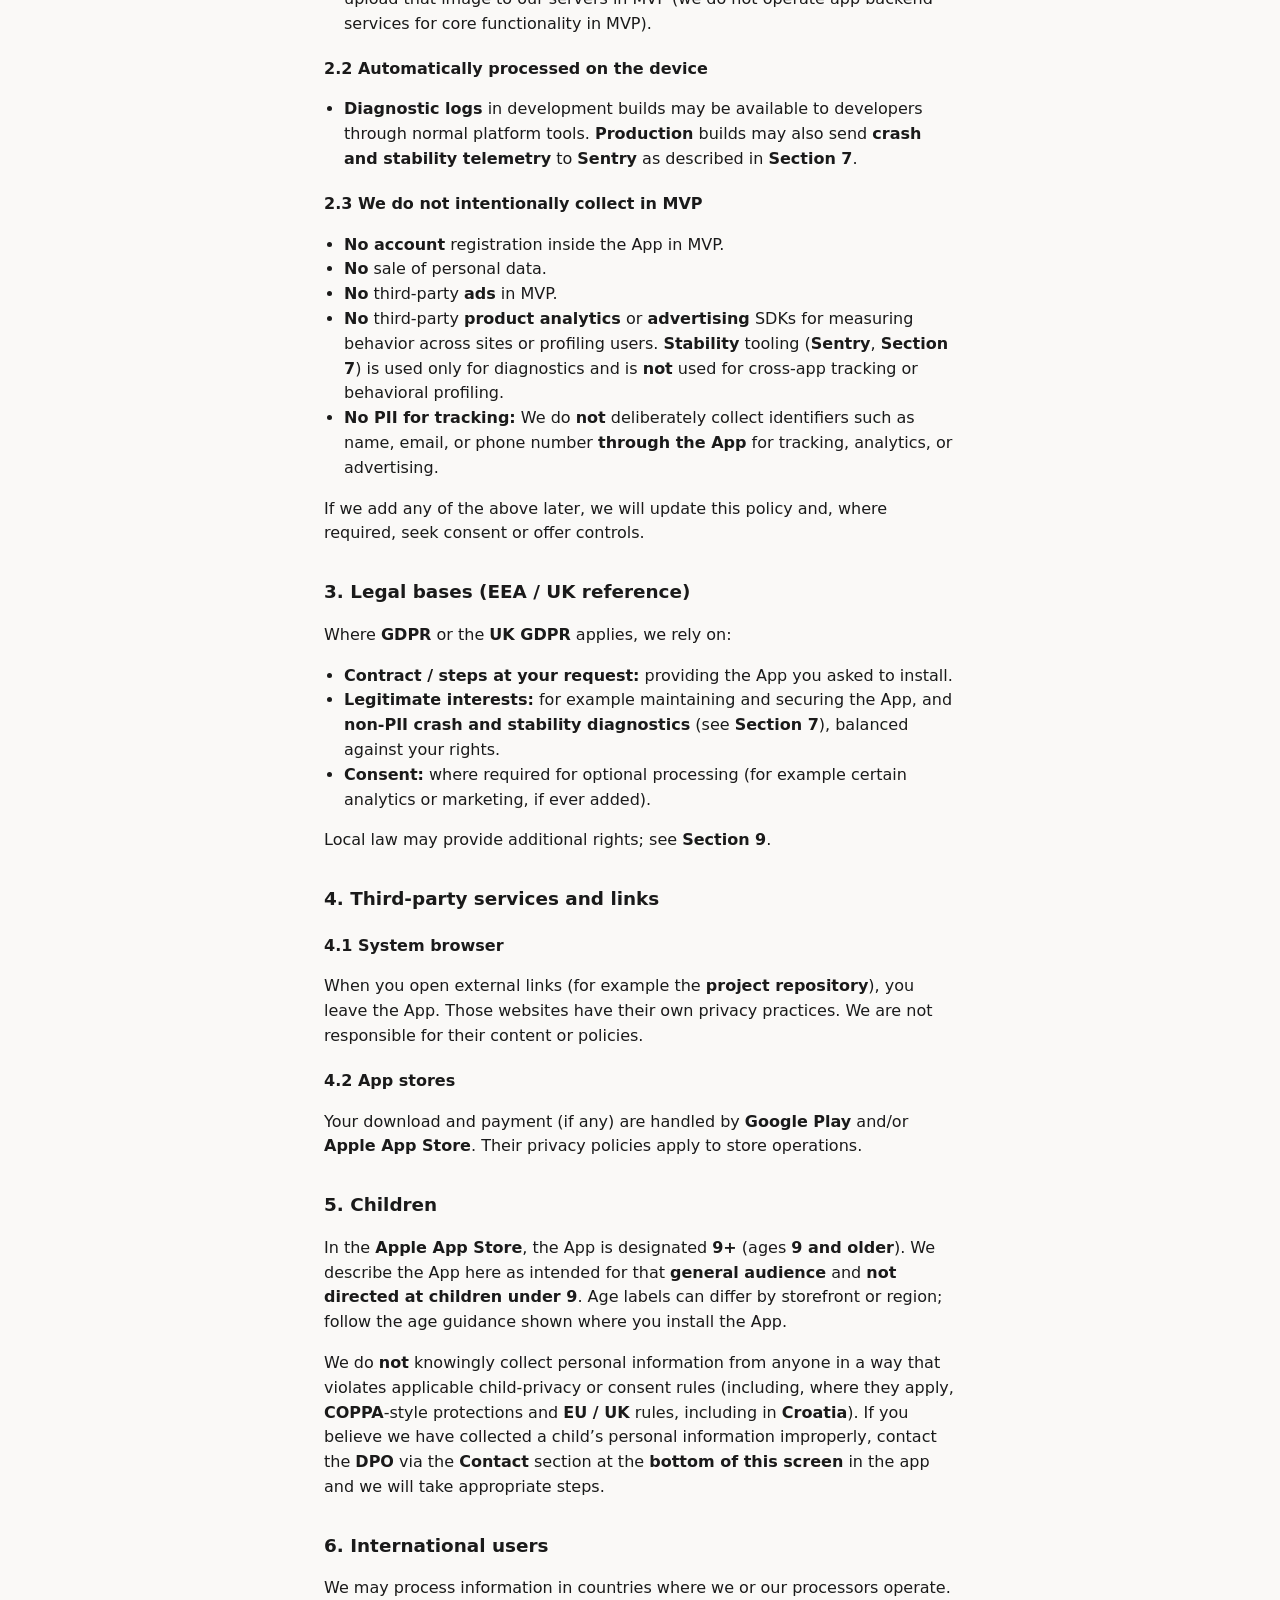
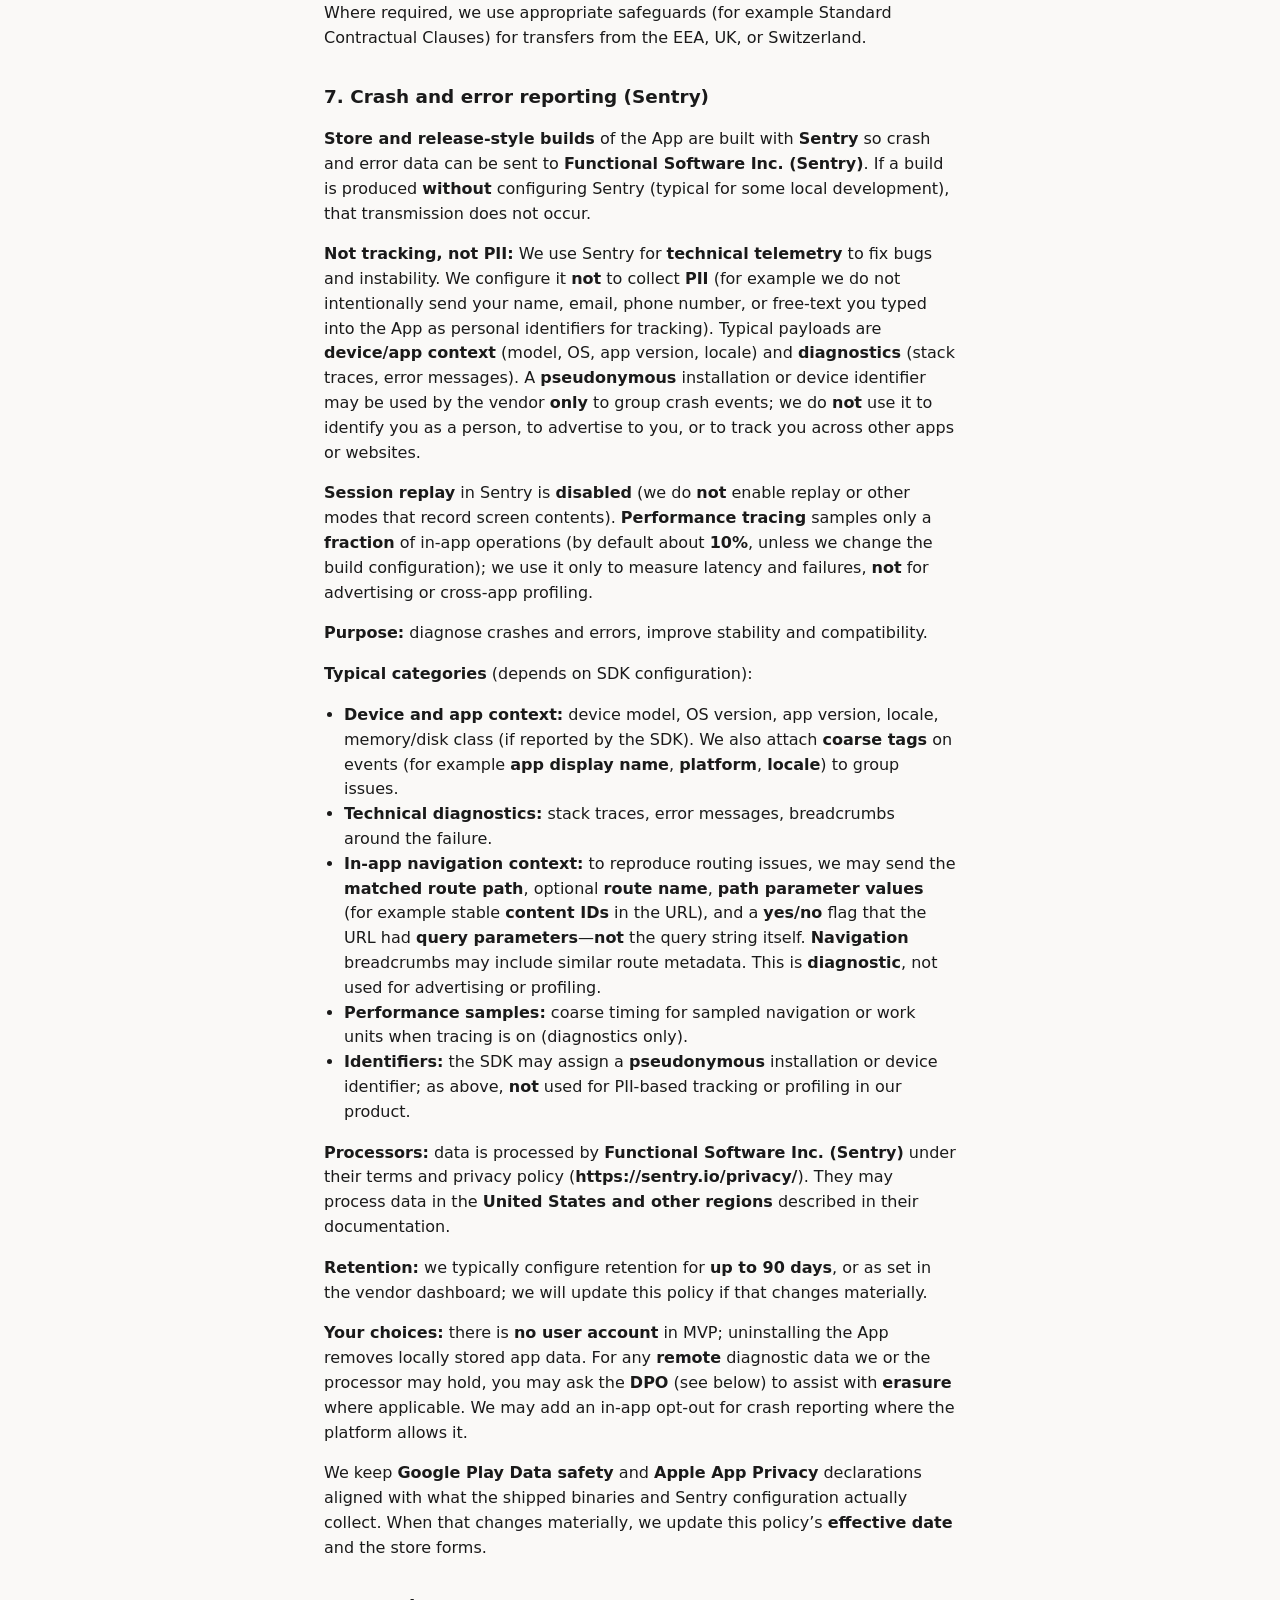
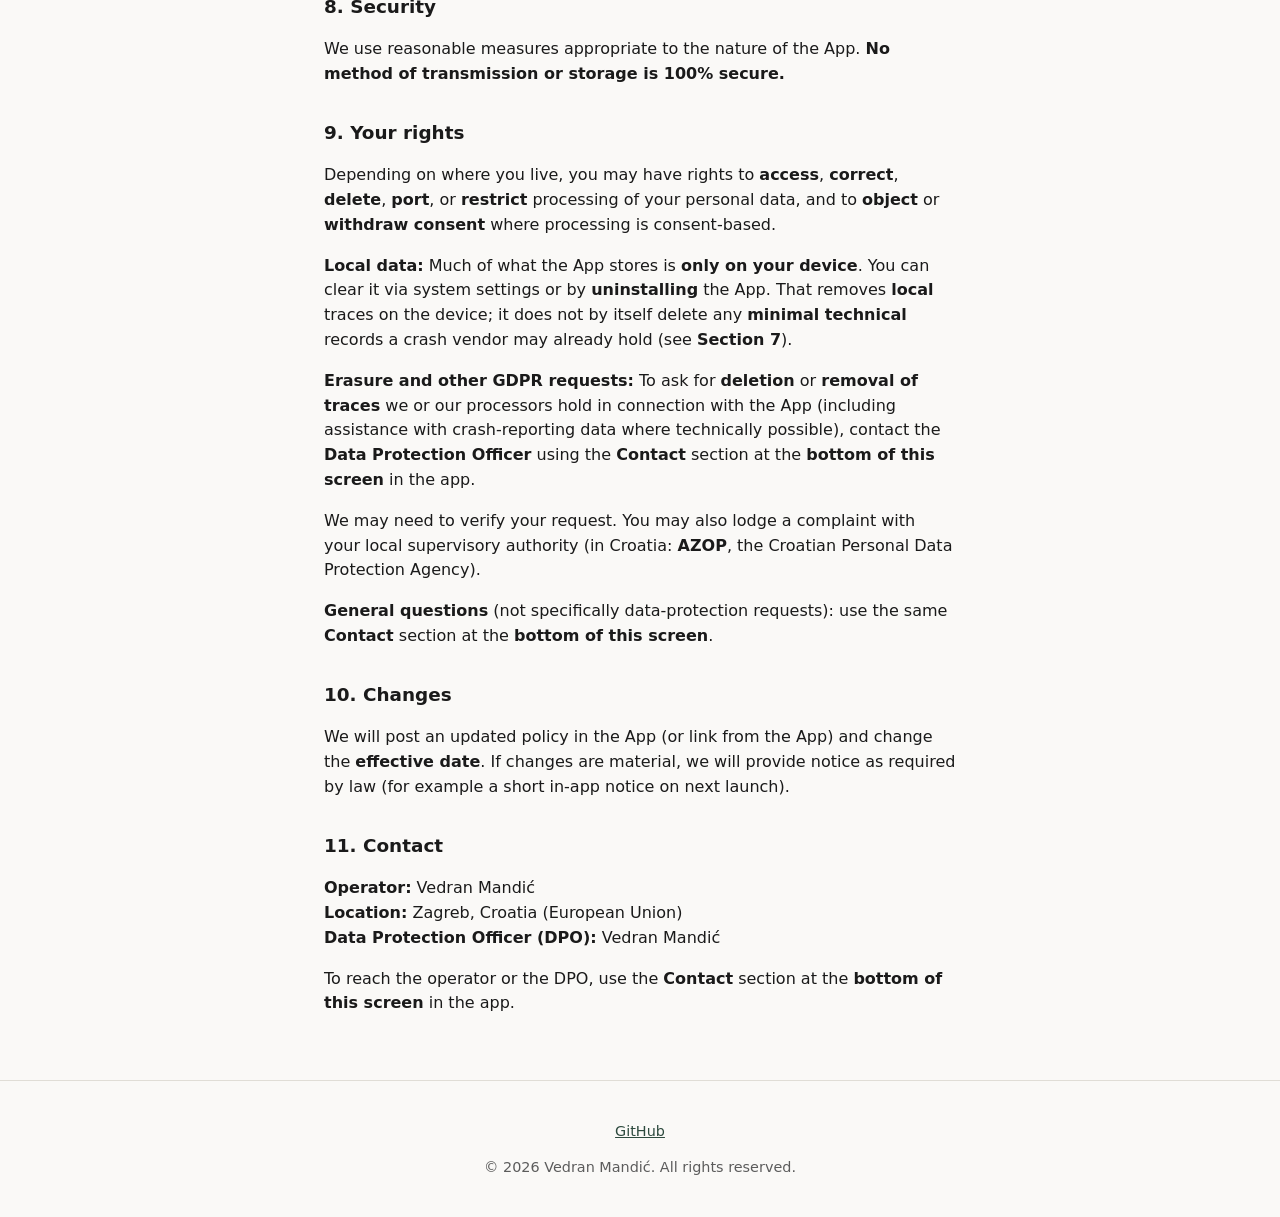
==== commit b7be6acb: "Document all-rights-reserved copyright; no open-source LICENSE" ====
--- a/privacy.html
+++ b/privacy.html
@@ -105,6 +105,7 @@
   </main>
   <footer class="site-footer">
     <p><a href="https://github.com/vmandic/myaiki-public">GitHub</a></p>
+    <p>© 2026 Vedran Mandić. All rights reserved.</p>
   </footer>
 </body>
 </html>
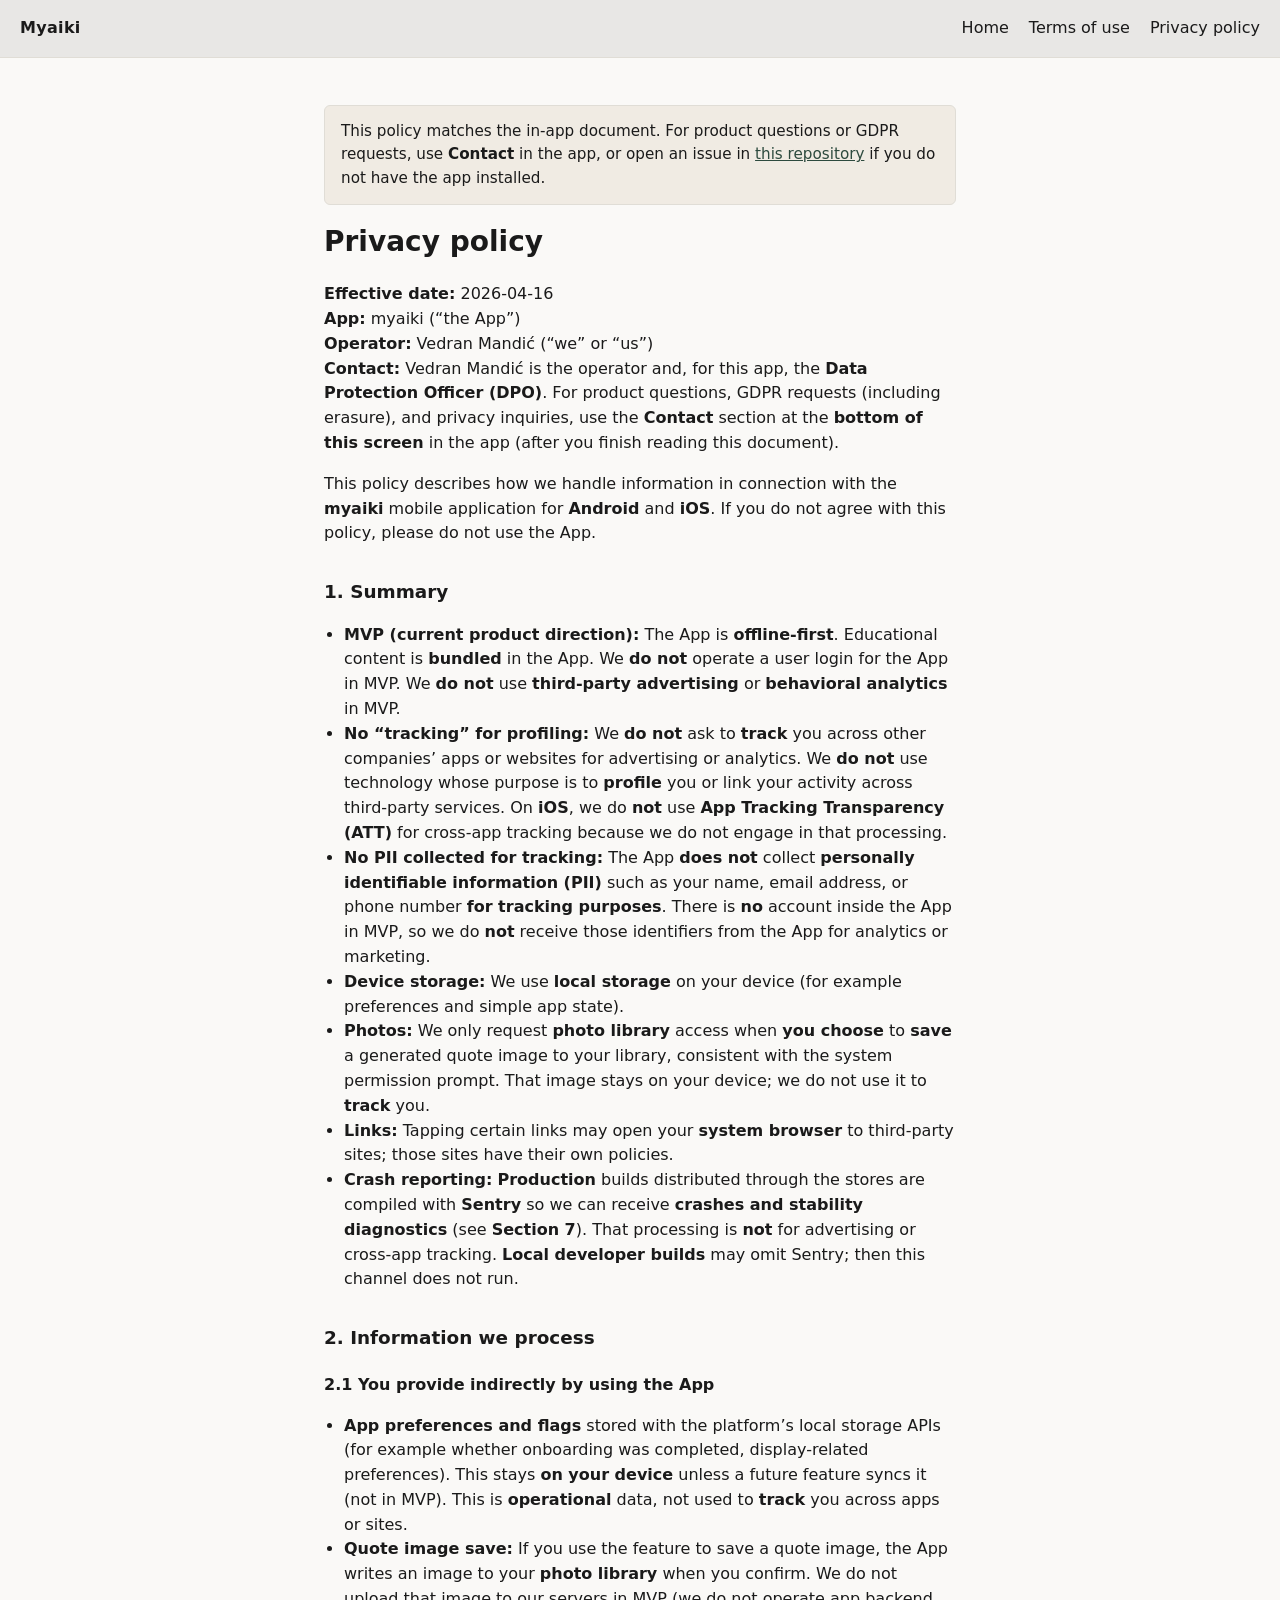
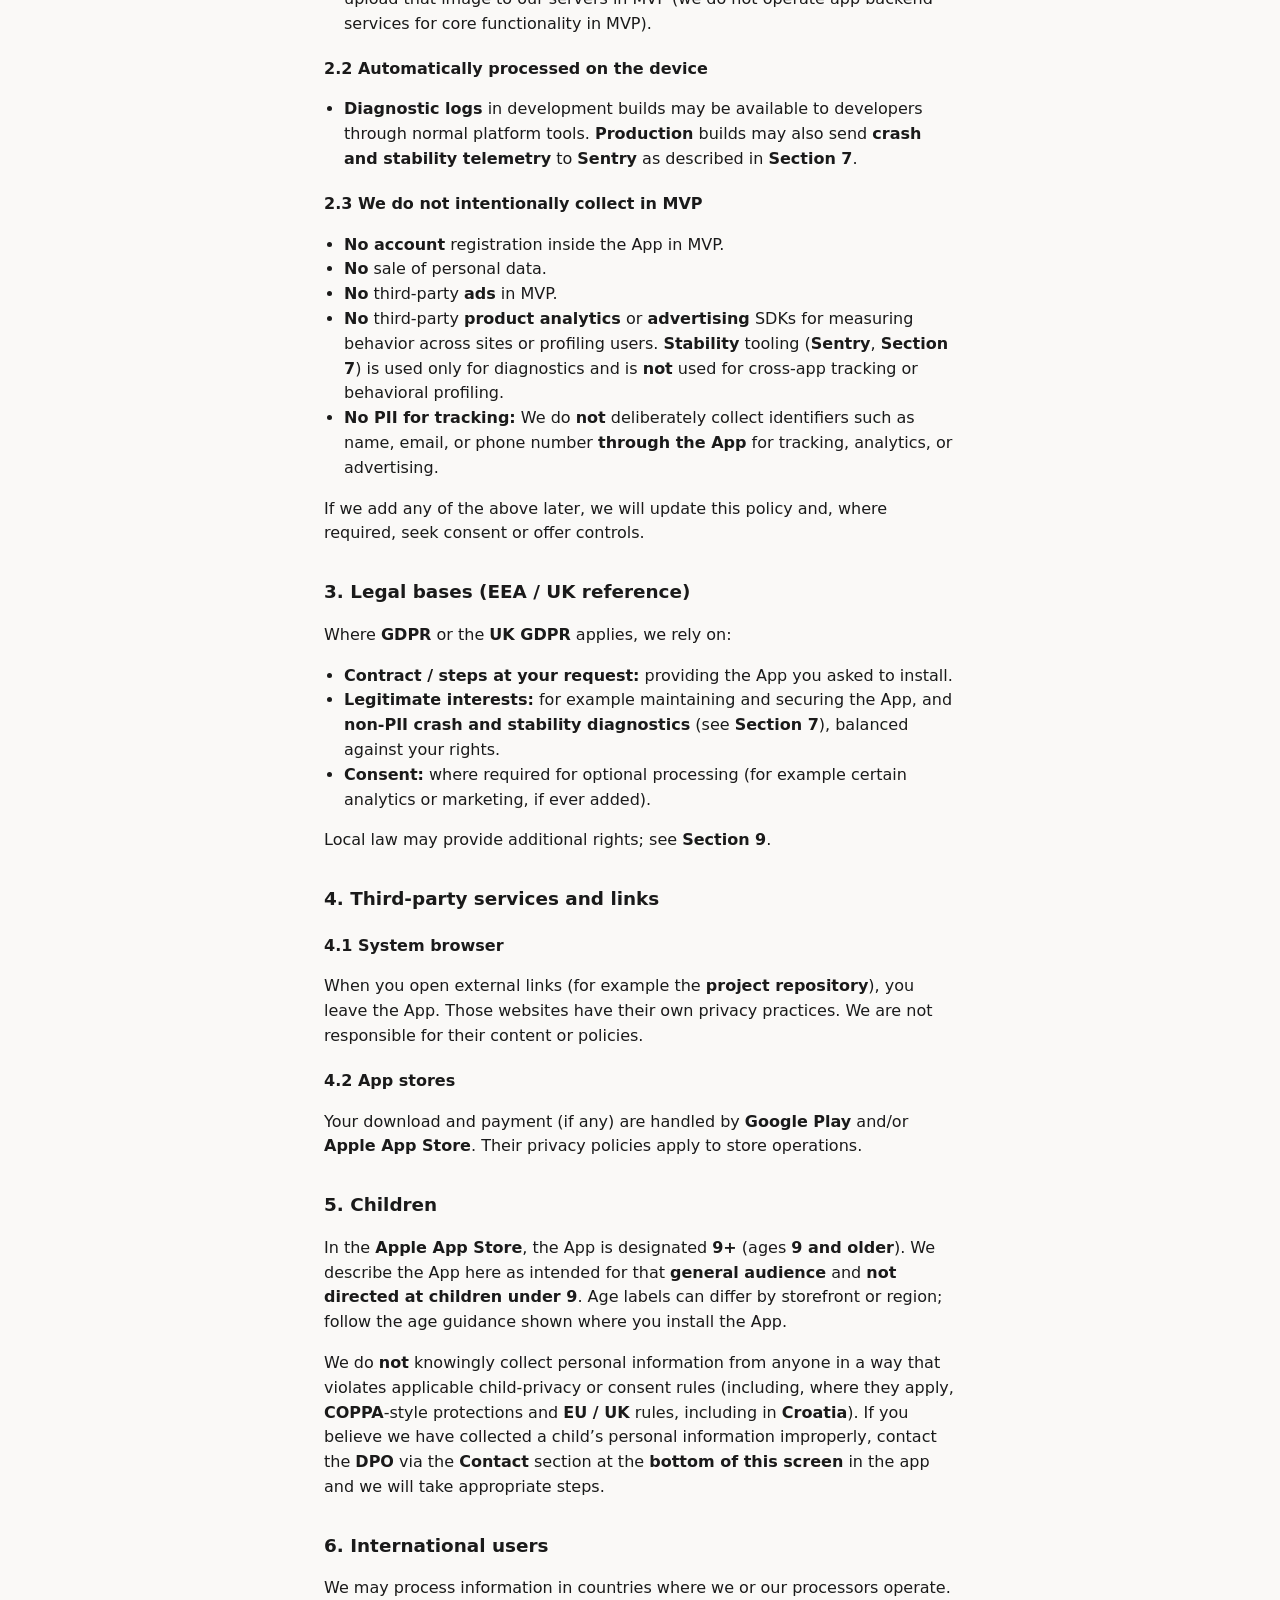
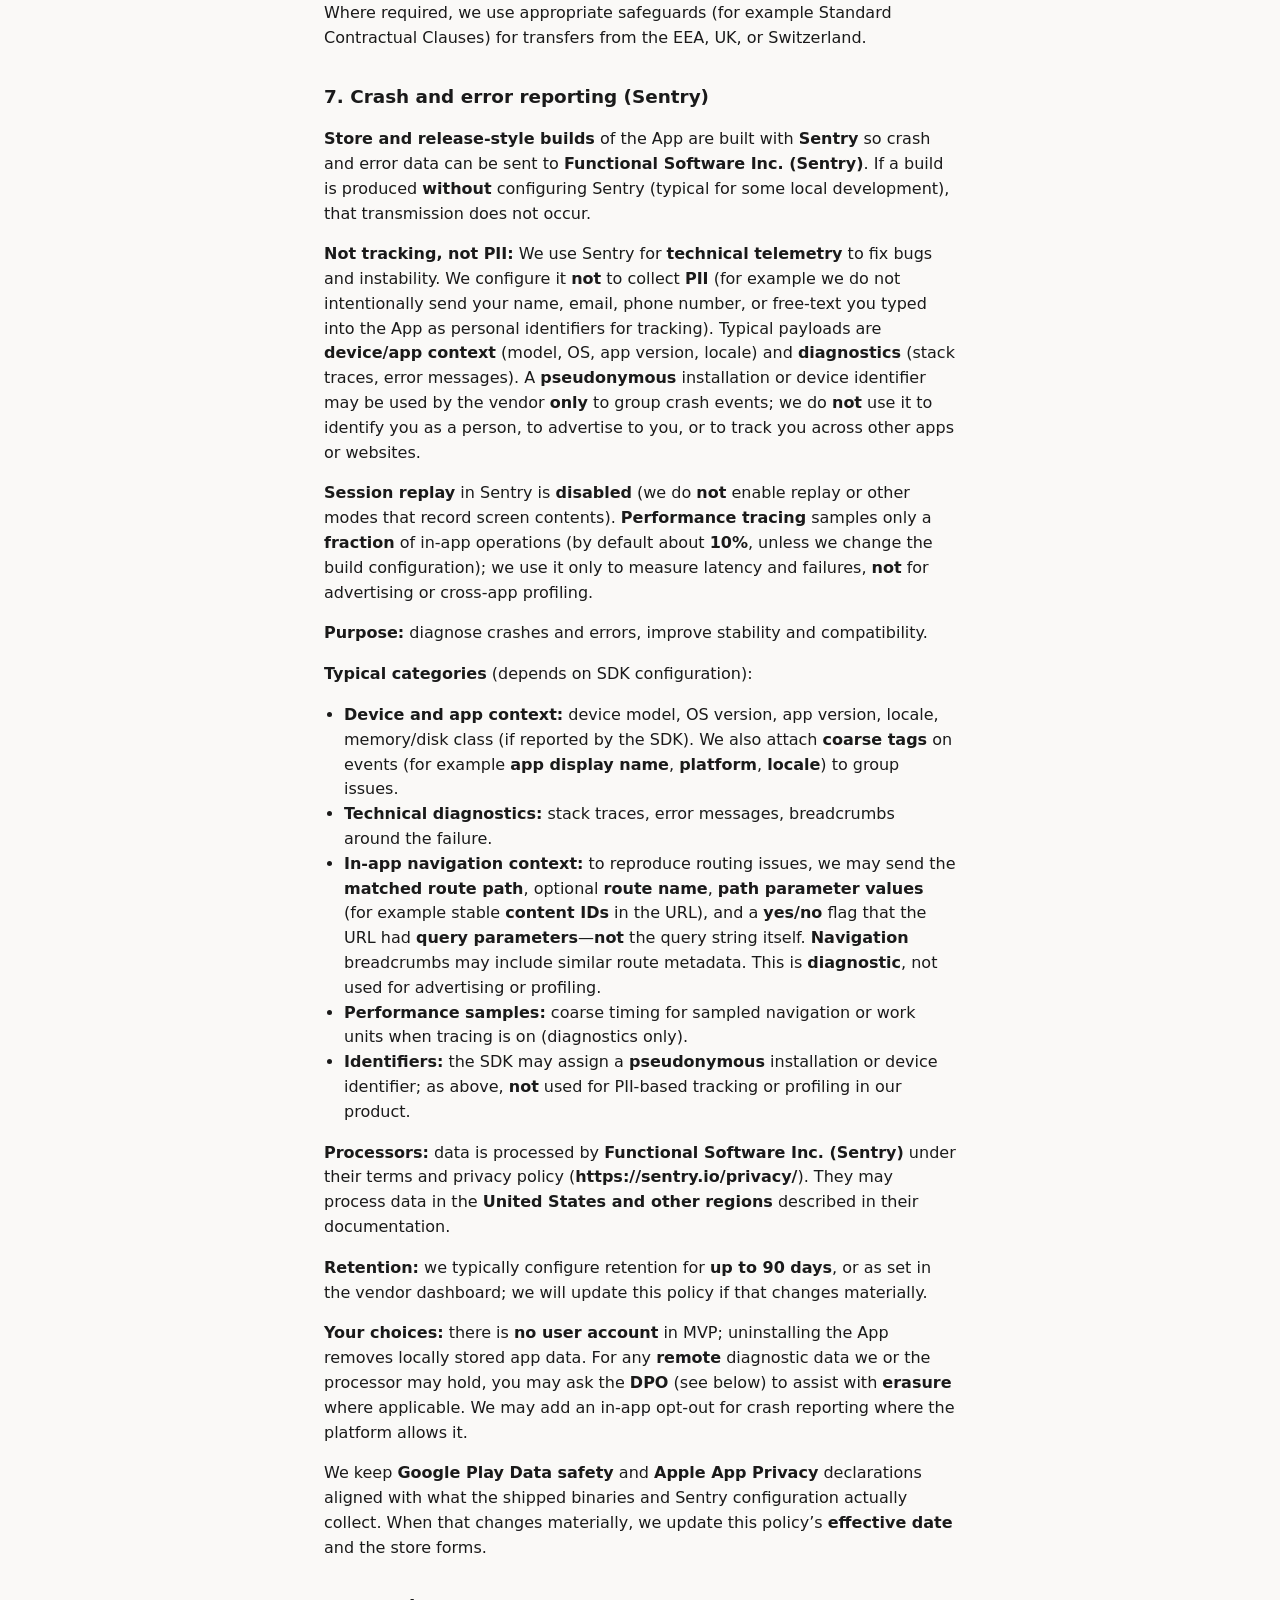
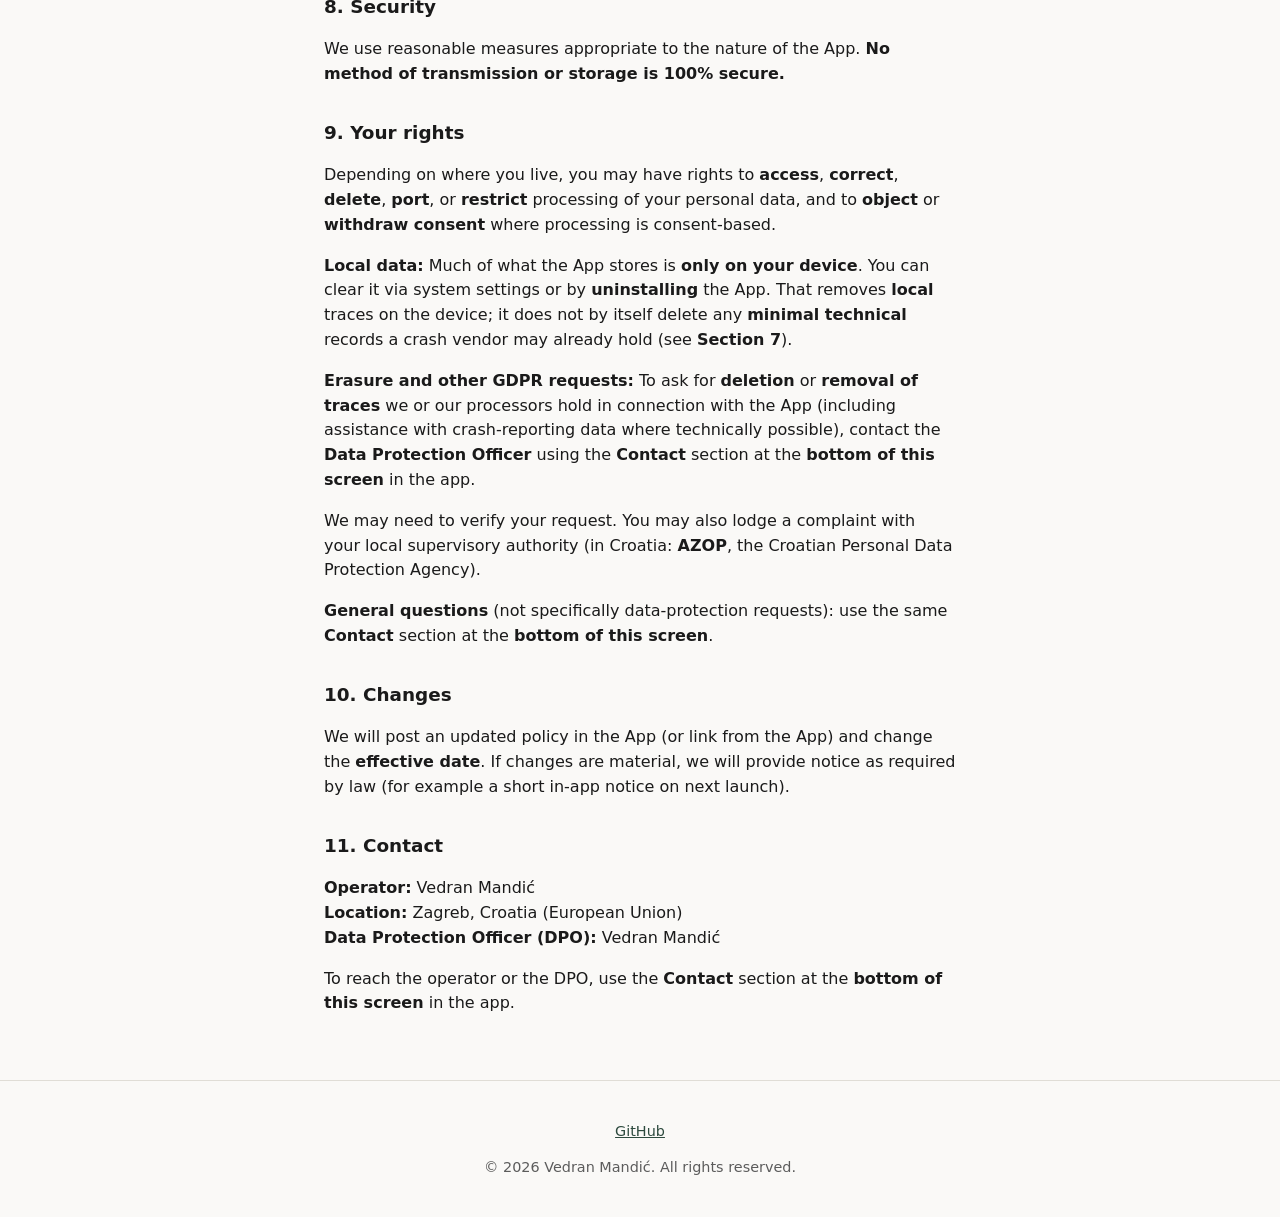
==== commit 61b88aeb: "Dynamic copyright year via assets/site.js; 2026 fallback in markup" ====
--- a/privacy.html
+++ b/privacy.html
@@ -105,7 +105,8 @@
   </main>
   <footer class="site-footer">
     <p><a href="https://github.com/vmandic/myaiki-public">GitHub</a></p>
-    <p>© 2026 Vedran Mandić. All rights reserved.</p>
+    <p>© <span data-copyright-year>2026</span> Vedran Mandić. All rights reserved.</p>
   </footer>
+  <script src="assets/site.js" defer></script>
 </body>
 </html>
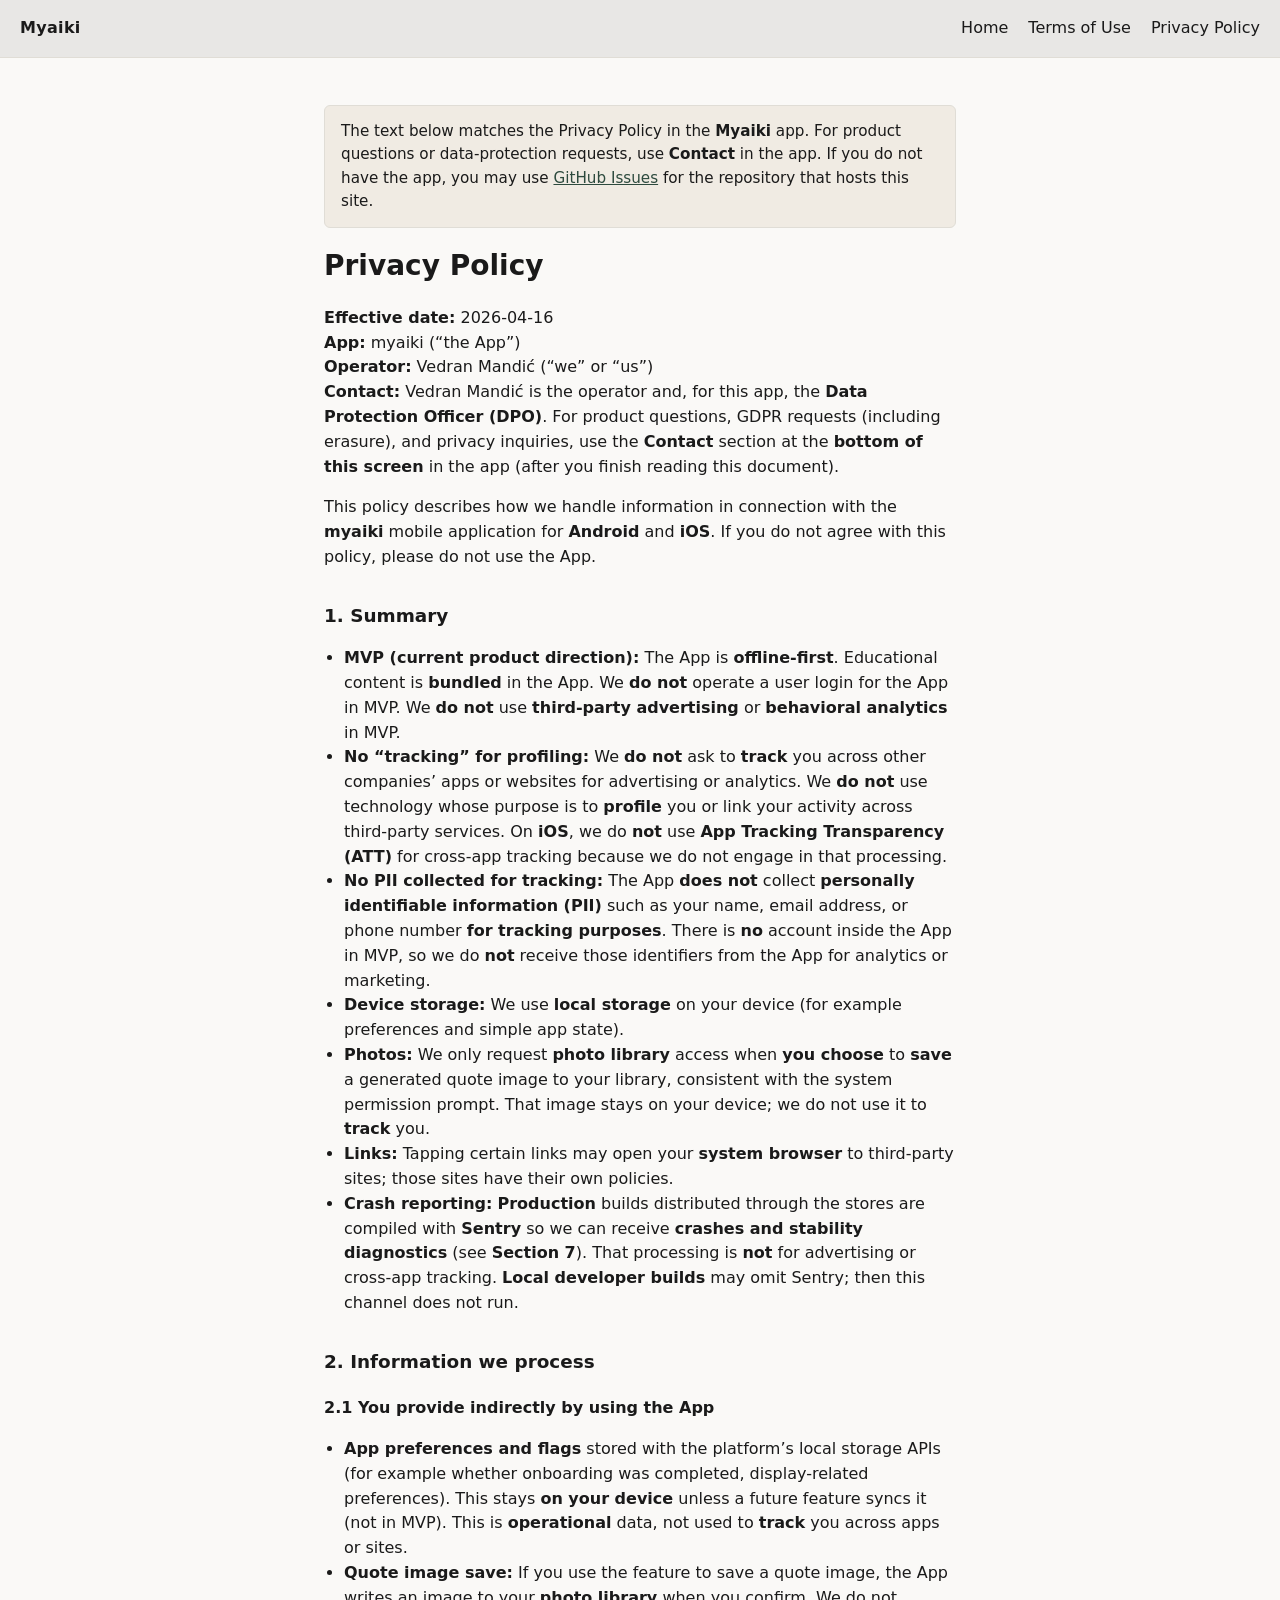
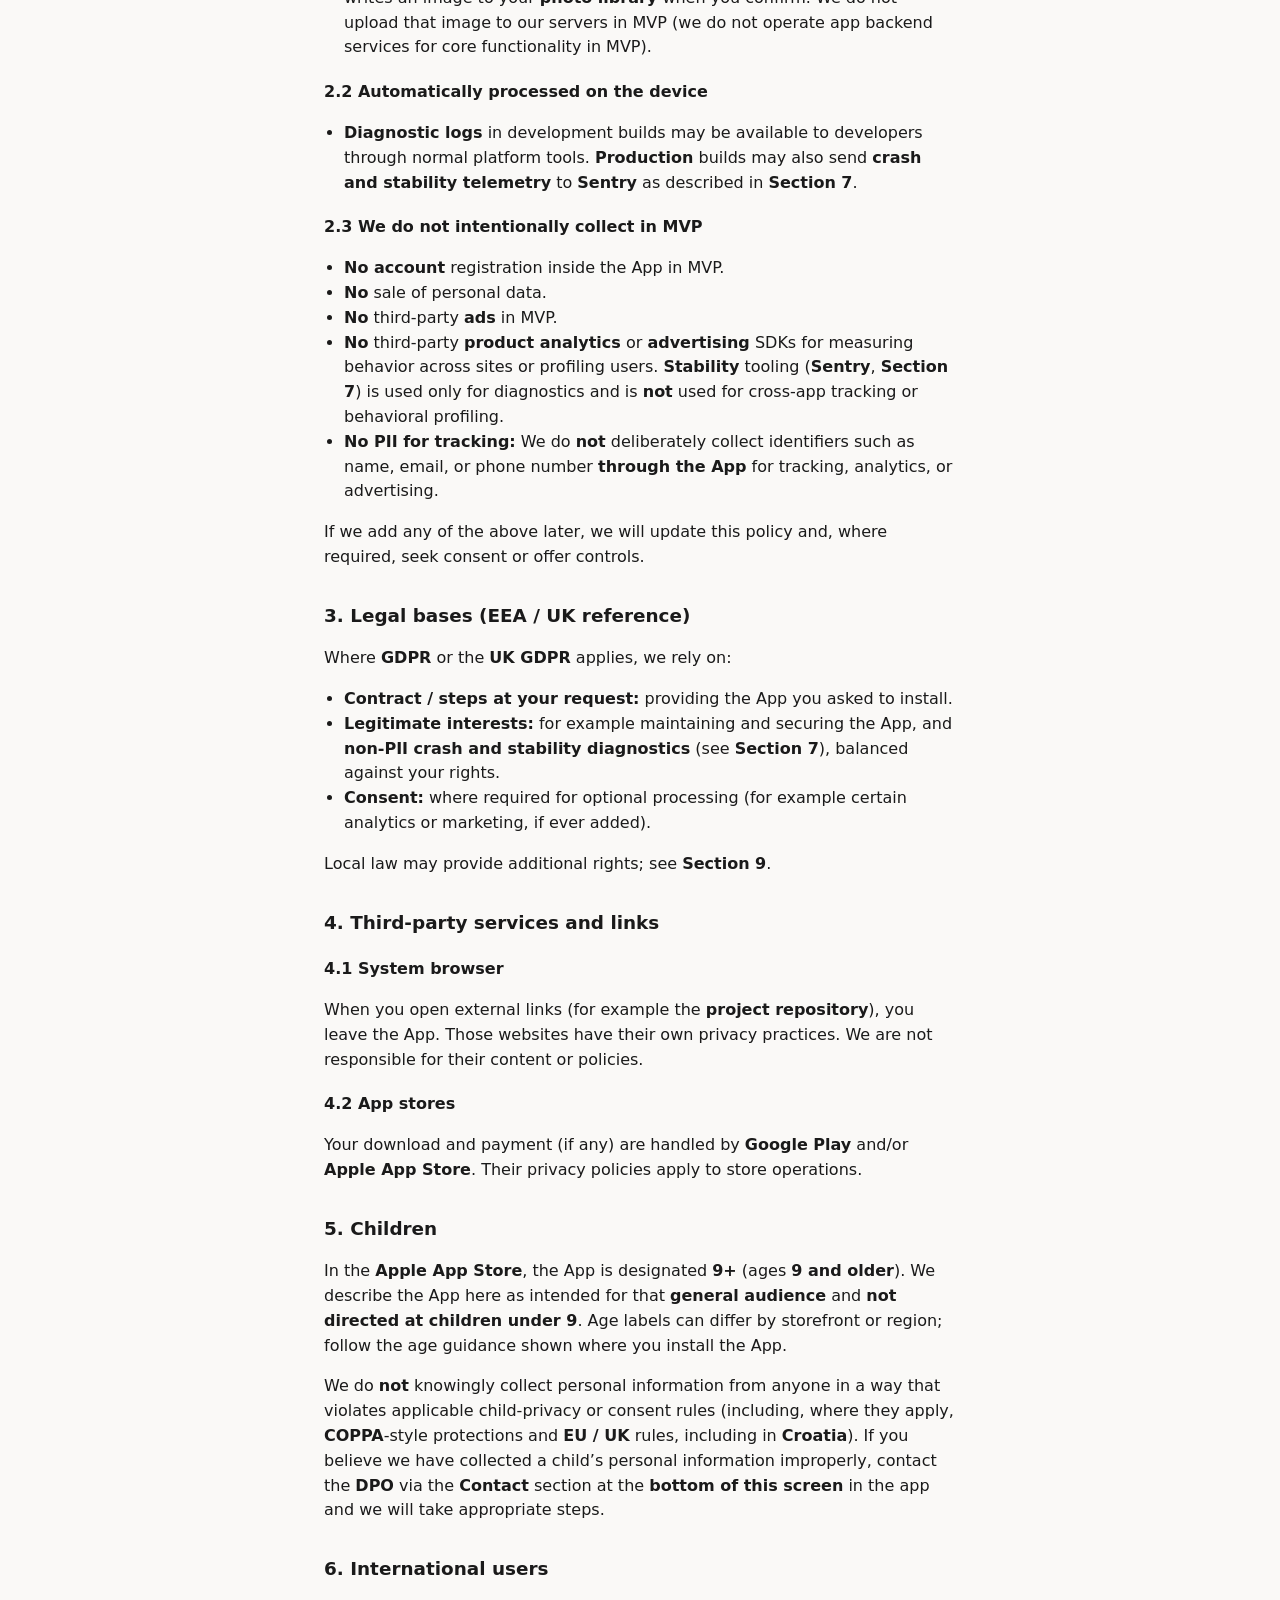
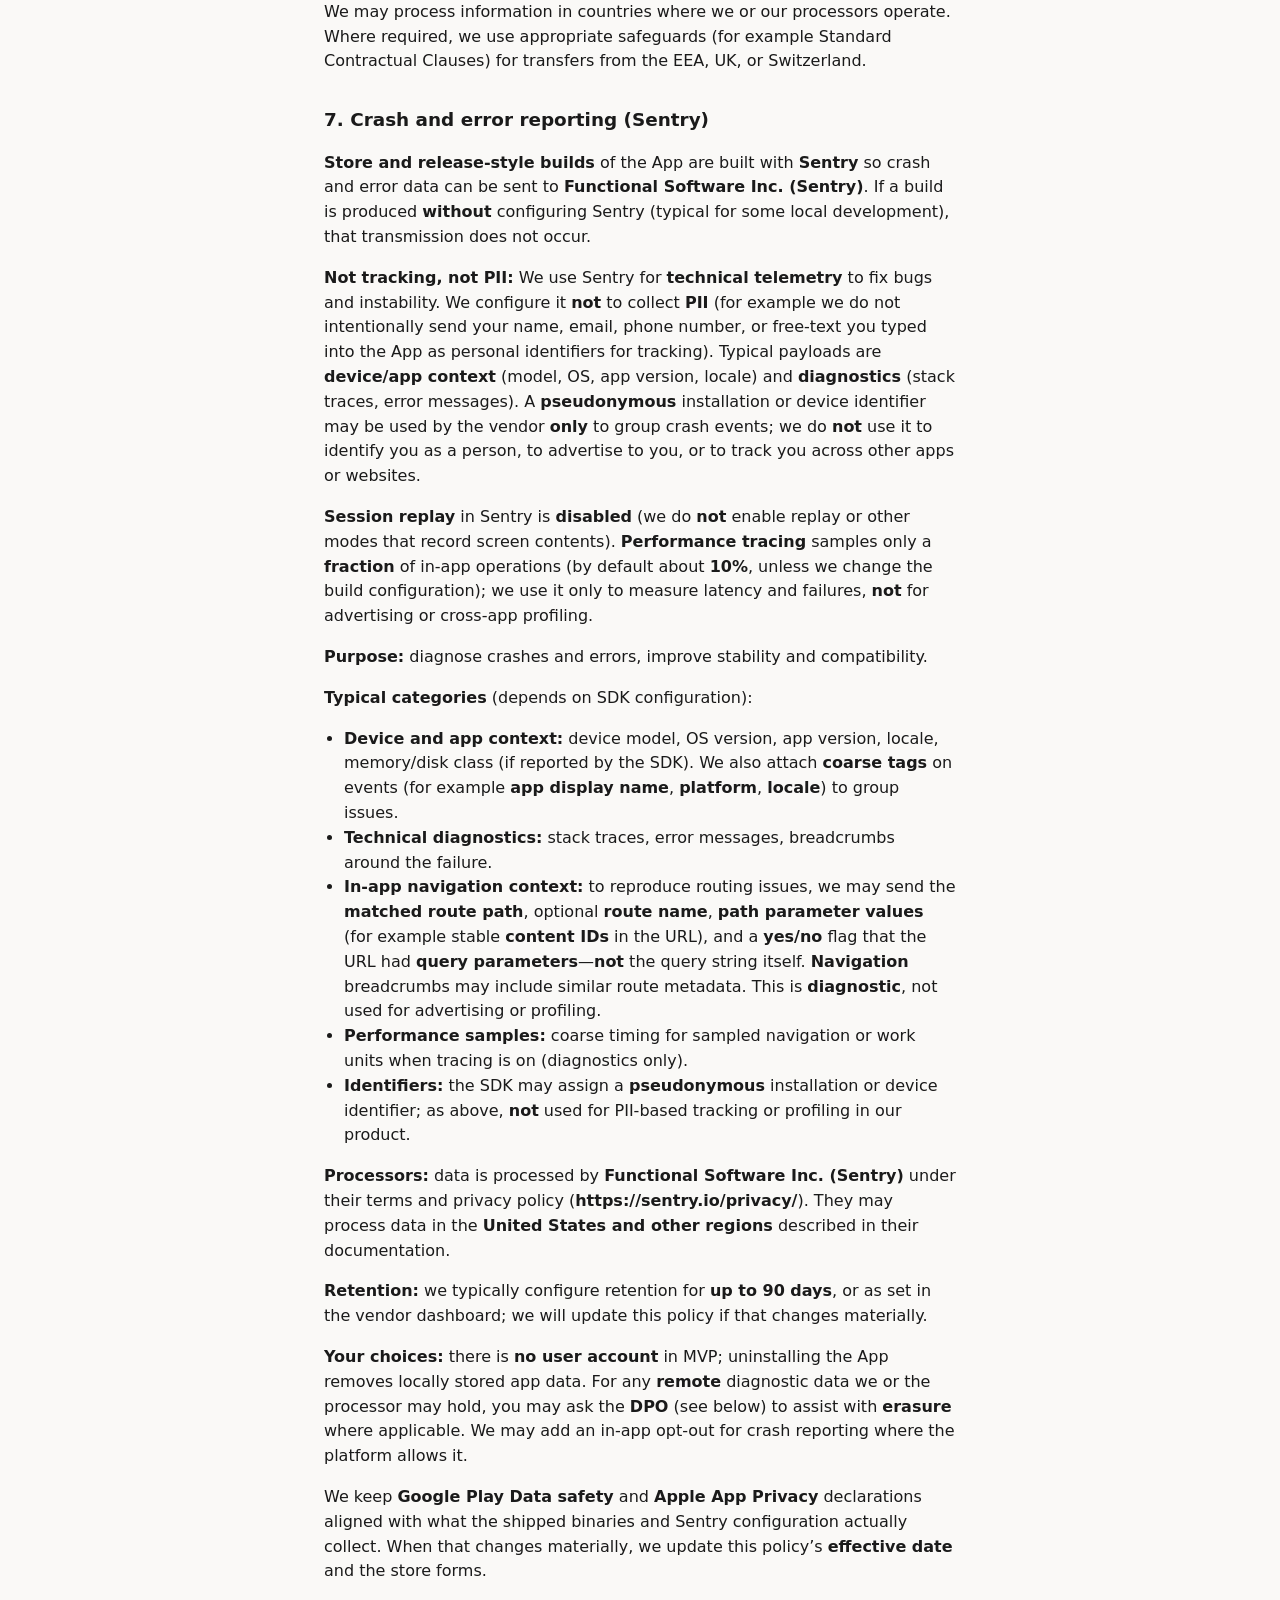
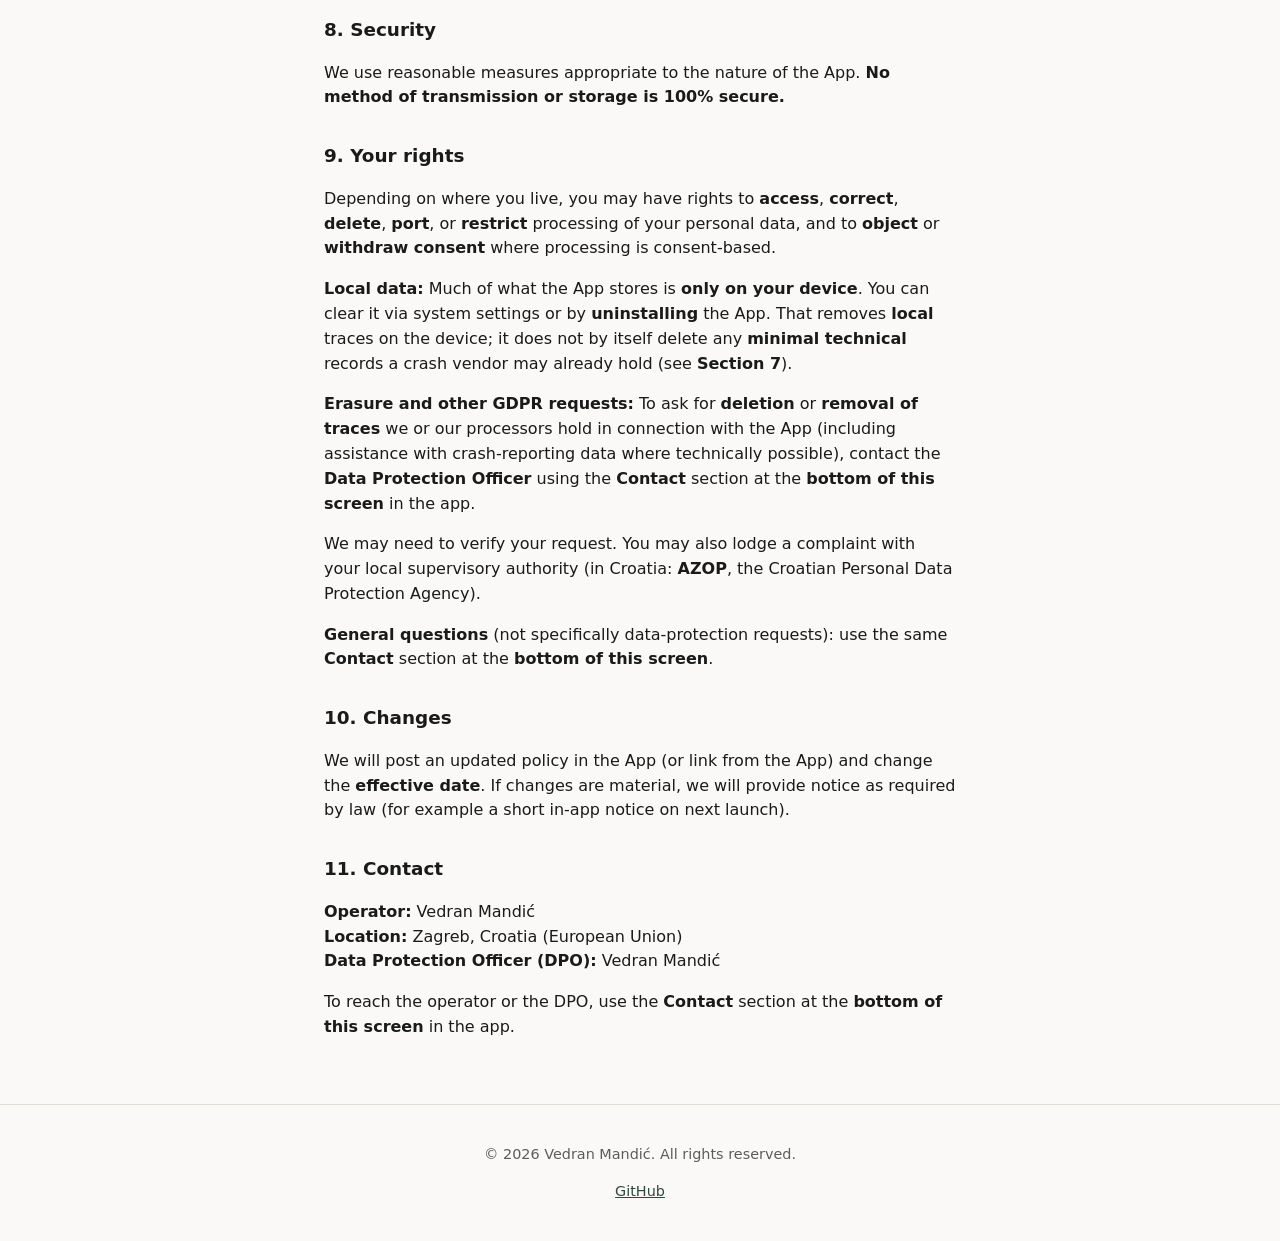
==== commit c803975a: "Polish public copy: titles, notices, README structure, site-notice class" ====
--- a/privacy.html
+++ b/privacy.html
@@ -3,7 +3,8 @@
 <head>
   <meta charset="utf-8">
   <meta name="viewport" content="width=device-width, initial-scale=1">
-  <title>Privacy policy — Myaiki</title>
+  <title>Privacy Policy — Myaiki</title>
+  <meta name="description" content="Privacy Policy for the Myaiki app. Same text as in the application.">
   <link rel="stylesheet" href="assets/style.css">
 </head>
 <body>
@@ -11,13 +12,13 @@
     <a class="brand" href="./">Myaiki</a>
     <nav>
       <a href="./">Home</a>
-      <a href="terms.html">Terms of use</a>
-      <a href="privacy.html">Privacy policy</a>
+      <a href="terms.html">Terms of Use</a>
+      <a href="privacy.html">Privacy Policy</a>
     </nav>
   </header>
   <main class="legal">
-    <p class="web-note">This policy matches the in-app document. For product questions or GDPR requests, use <strong>Contact</strong> in the app, or open an issue in <a href="https://github.com/vmandic/myaiki-public/issues">this repository</a> if you do not have the app installed.</p>
-    <h1>Privacy policy</h1>
+    <p class="site-notice">The text below matches the Privacy Policy in the <strong>Myaiki</strong> app. For product questions or data-protection requests, use <strong>Contact</strong> in the app. If you do not have the app, you may use <a href="https://github.com/vmandic/myaiki-public/issues">GitHub Issues</a> for the repository that hosts this site.</p>
+    <h1>Privacy Policy</h1>
 <p><strong>Effective date:</strong> 2026-04-16<br />
 <strong>App:</strong> myaiki (“the App”)<br />
 <strong>Operator:</strong> Vedran Mandić (“we” or “us”)<br />
@@ -104,8 +105,8 @@
 <p>To reach the operator or the DPO, use the <strong>Contact</strong> section at the <strong>bottom of this screen</strong> in the app.</p>
   </main>
   <footer class="site-footer">
-    <p><a href="https://github.com/vmandic/myaiki-public">GitHub</a></p>
     <p>© <span data-copyright-year>2026</span> Vedran Mandić. All rights reserved.</p>
+    <p><a href="https://github.com/vmandic/myaiki-public" title="Source repository for this site">GitHub</a></p>
   </footer>
   <script src="assets/site.js" defer></script>
 </body>
--- a/assets/style.css
+++ b/assets/style.css
@@ -122,7 +122,7 @@
   padding-left: 1.25rem;
 }
 
-.web-note {
+.site-notice {
   padding: 0.85rem 1rem;
   border-radius: 0.375rem;
   background: var(--note-bg);
@@ -130,7 +130,7 @@
   font-size: 0.95rem;
 }
 
-.web-note a {
+.site-notice a {
   color: var(--accent);
 }
 
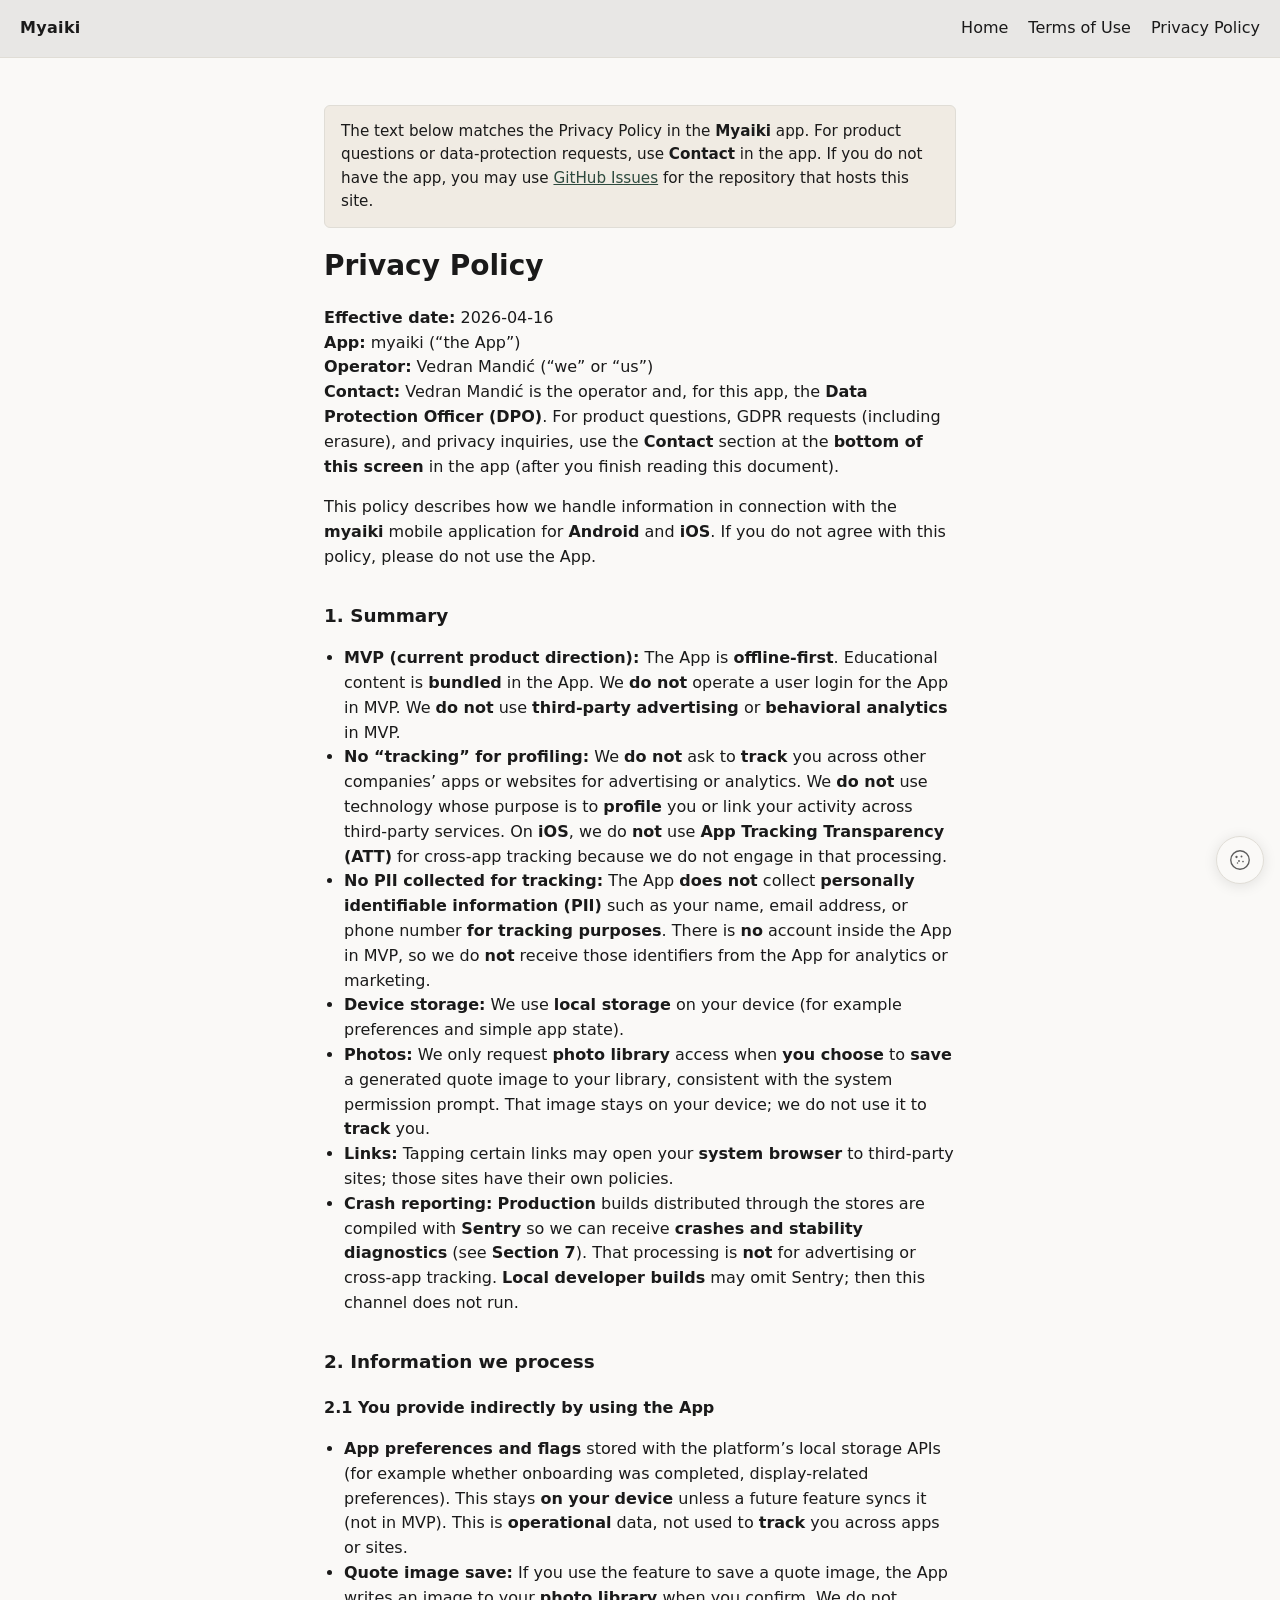
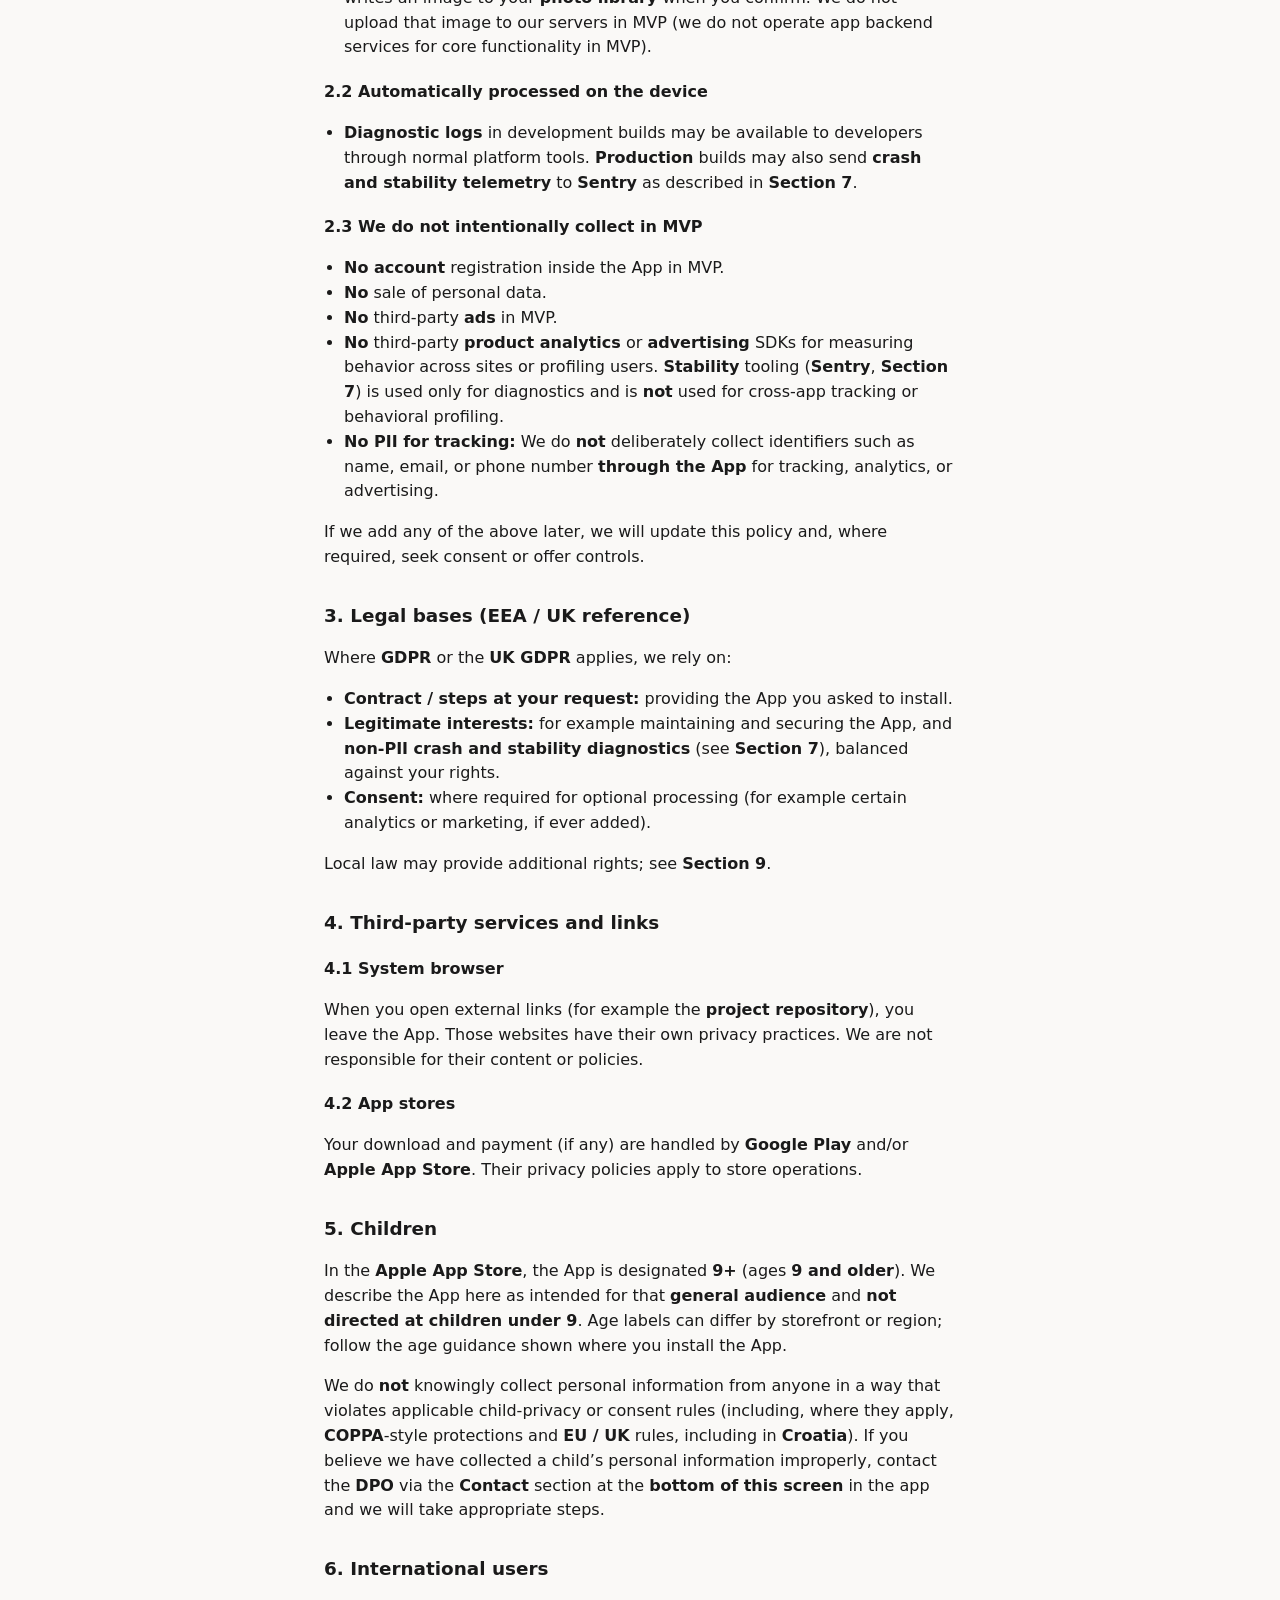
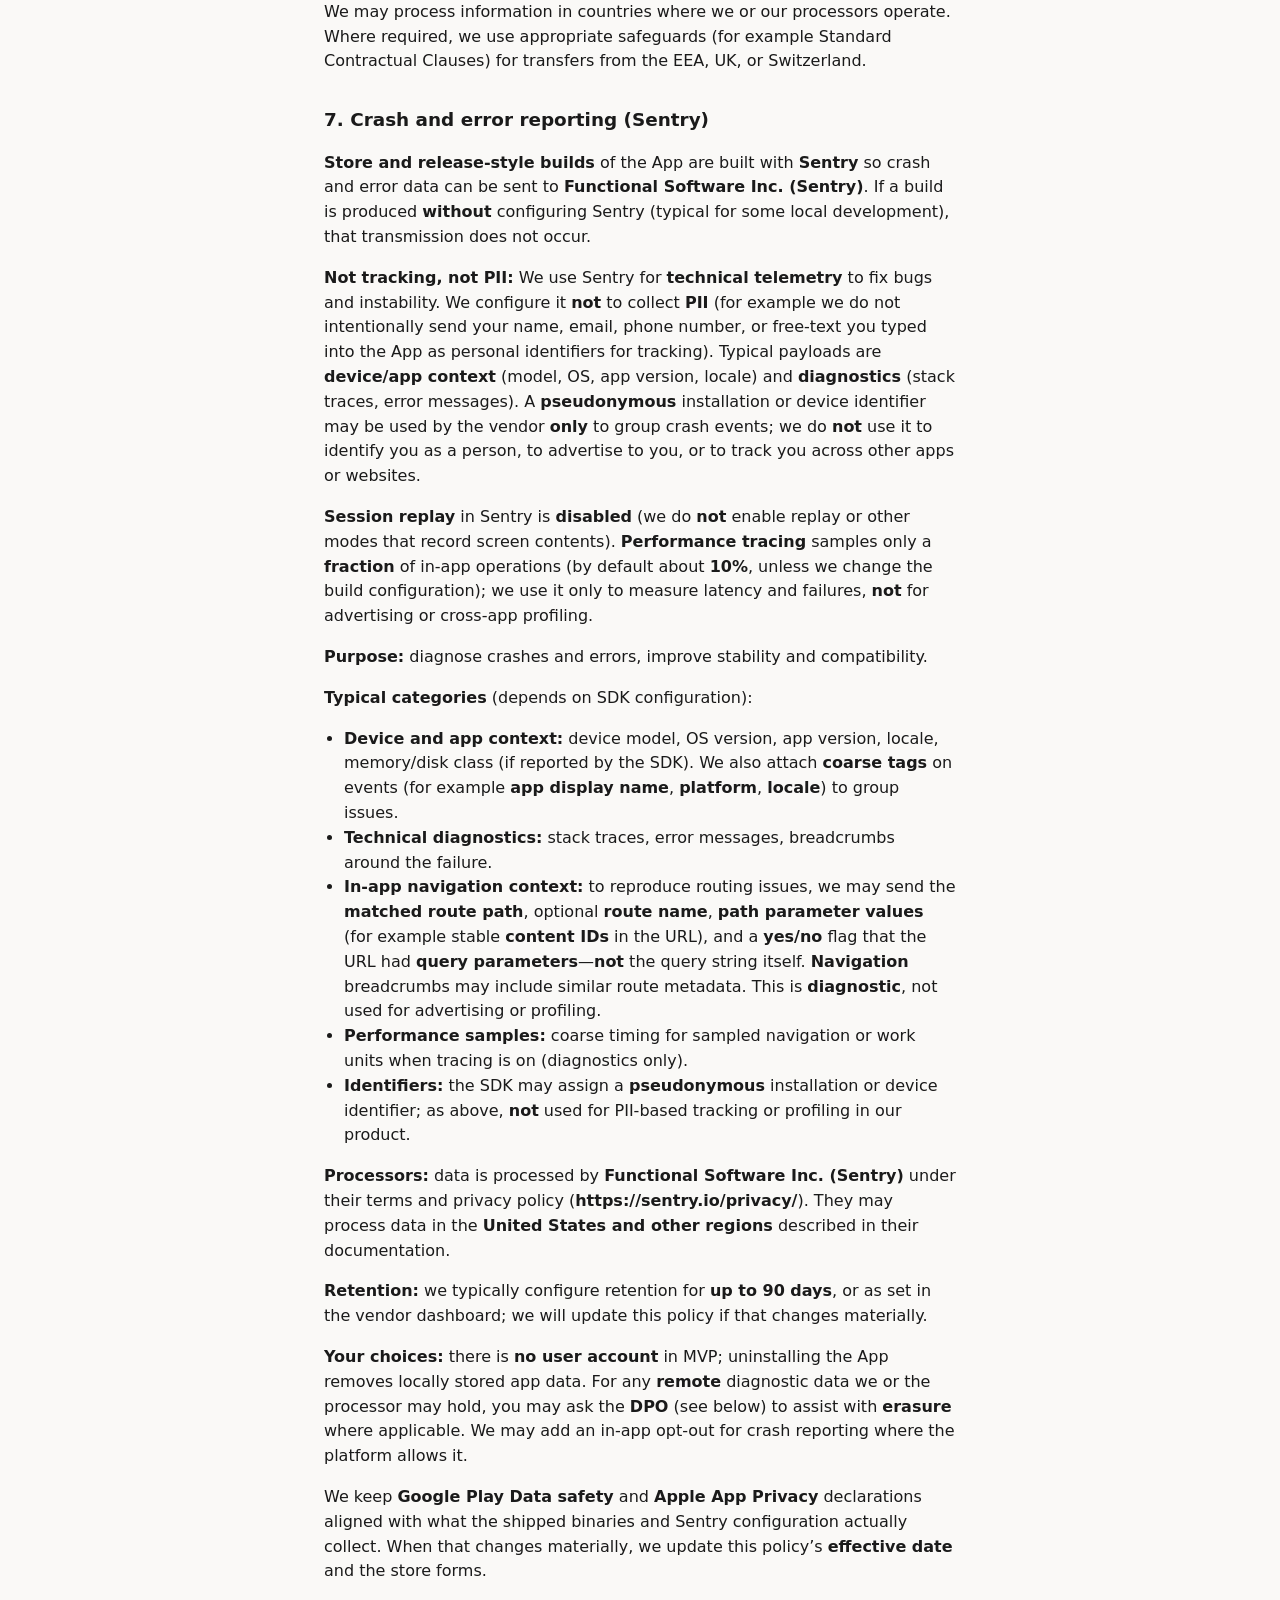
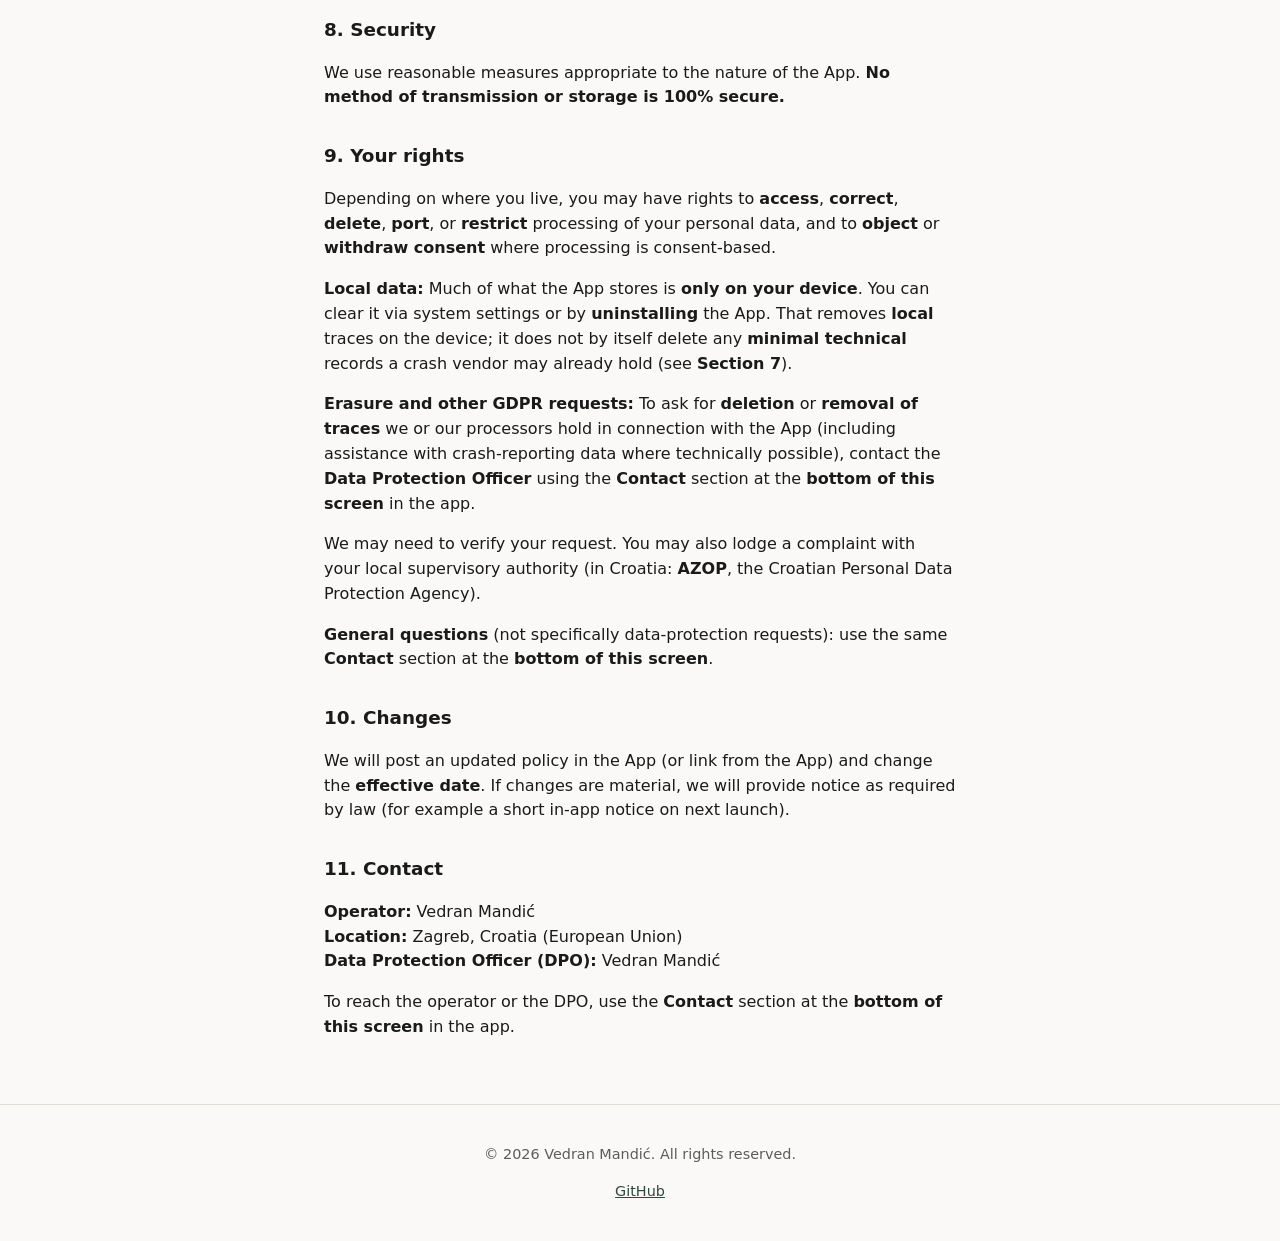
==== commit fc5184e1: "feat(analytics): add GA4, cookie consent UI, and custom events Load gtag only when the user has not " ====
--- a/privacy.html
+++ b/privacy.html
@@ -3,6 +3,7 @@
 <head>
   <meta charset="utf-8">
   <meta name="viewport" content="width=device-width, initial-scale=1">
+  <script src="assets/site-tracking-control.js"></script>
   <title>Privacy Policy — Myaiki</title>
   <meta name="description" content="Privacy Policy for the Myaiki app. Same text as in the application.">
   <link rel="stylesheet" href="assets/style.css">
@@ -109,5 +110,7 @@
     <p><a href="https://github.com/vmandic/myaiki-public" title="Source repository for this site">GitHub</a></p>
   </footer>
   <script src="assets/site.js" defer></script>
+  <script src="assets/site-analytics.js" defer></script>
+  <script src="assets/site-cookie-notice.js" defer></script>
 </body>
 </html>
--- a/assets/style.css
+++ b/assets/style.css
@@ -82,8 +82,39 @@
   color: var(--muted);
 }
 
+.home-features {
+  margin: 1.25rem 0 1.5rem;
+  padding-left: 1.25rem;
+}
+
+.home-features li {
+  margin-bottom: 0.65rem;
+}
+
+.home-body {
+  margin: 0 0 1rem;
+}
+
+.home-body--note {
+  font-size: 0.95rem;
+  color: var(--muted);
+}
+
+.home-section-title {
+  font-size: 1.15rem;
+  font-weight: 600;
+  margin: 2rem 0 0.5rem;
+  color: var(--fg);
+}
+
+.home-legal-intro {
+  margin: 0 0 1rem;
+  color: var(--muted);
+  font-size: 0.95rem;
+}
+
 .home-actions {
-  margin-top: 2rem;
+  margin-top: 1rem;
   display: flex;
   flex-direction: column;
   gap: 0.75rem;
@@ -151,3 +182,152 @@
   display: flex;
   flex-direction: column;
 }
+
+/* ----- Cookie / analytics control (fixed lower right; same pattern as from-prompt-to-prod) ----- */
+.myaiki-cookie-widget {
+  --cookie-radius: 0.375rem;
+  --cookie-shadow: 0 2px 14px rgba(0, 0, 0, 0.1);
+  --cookie-focus: 2px solid var(--accent);
+  position: fixed;
+  z-index: 9000;
+  right: max(1rem, env(safe-area-inset-right, 0px));
+  bottom: max(1rem, env(safe-area-inset-bottom, 0px));
+  display: flex;
+  flex-direction: column;
+  align-items: flex-end;
+  gap: 0.5rem;
+  font-family: inherit;
+  font-size: 0.95rem;
+  line-height: 1.45;
+  pointer-events: none;
+}
+
+@media (prefers-color-scheme: dark) {
+  .myaiki-cookie-widget {
+    --cookie-shadow: 0 2px 18px rgba(0, 0, 0, 0.45);
+  }
+}
+
+.myaiki-cookie-widget > * {
+  pointer-events: auto;
+}
+
+/* Author `display` on buttons must not override `[hidden]` (empty “pill” bug). */
+.myaiki-cookie-widget [hidden] {
+  display: none !important;
+}
+
+.myaiki-cookie__fab {
+  display: flex;
+  align-items: center;
+  justify-content: center;
+  width: 3rem;
+  height: 3rem;
+  padding: 0;
+  border: 1px solid var(--border);
+  border-radius: 50%;
+  background: var(--bg);
+  color: var(--muted);
+  box-shadow: var(--cookie-shadow);
+  cursor: pointer;
+}
+
+.myaiki-cookie__fab:hover {
+  color: var(--accent);
+  border-color: var(--accent);
+}
+
+.myaiki-cookie__fab:focus-visible {
+  outline: var(--cookie-focus);
+  outline-offset: 2px;
+}
+
+.myaiki-cookie__icon {
+  display: block;
+}
+
+.myaiki-cookie__panel {
+  position: relative;
+  max-width: min(22rem, calc(100vw - 2rem));
+  margin-bottom: 0.35rem;
+  padding: 1rem 2.25rem 1rem 1rem;
+  border: 1px solid var(--border);
+  border-radius: var(--cookie-radius);
+  background: var(--bg);
+  color: var(--fg);
+  box-shadow: var(--cookie-shadow);
+}
+
+.myaiki-cookie__text {
+  margin: 0;
+  padding-right: 0.25rem;
+}
+
+.myaiki-cookie__actions {
+  margin-top: 0.85rem;
+  display: flex;
+  flex-wrap: wrap;
+  align-items: center;
+  gap: 0.5rem;
+}
+
+.myaiki-cookie__action {
+  display: inline-flex;
+  align-items: center;
+  justify-content: center;
+  padding: 0.5rem 0.95rem;
+  border-radius: var(--cookie-radius);
+  font: inherit;
+  font-size: 0.9rem;
+  cursor: pointer;
+  border: 1px solid var(--border);
+  background: var(--bg);
+  color: var(--fg);
+}
+
+.myaiki-cookie__action--primary {
+  background: var(--accent);
+  color: var(--bg);
+  border-color: var(--accent);
+}
+
+.myaiki-cookie__action--primary:hover {
+  filter: brightness(1.05);
+}
+
+.myaiki-cookie__action--secondary {
+  border-color: var(--border);
+  background: transparent;
+  color: var(--muted);
+}
+
+.myaiki-cookie__action--secondary:hover {
+  color: var(--fg);
+  border-color: var(--muted);
+}
+
+.myaiki-cookie__close {
+  position: absolute;
+  top: 0.35rem;
+  right: 0.35rem;
+  width: 2rem;
+  height: 2rem;
+  padding: 0;
+  border: none;
+  border-radius: var(--cookie-radius);
+  background: transparent;
+  color: var(--muted);
+  font-size: 1.35rem;
+  line-height: 1;
+  cursor: pointer;
+}
+
+.myaiki-cookie__close:hover {
+  color: var(--fg);
+  background: color-mix(in srgb, var(--fg) 6%, transparent);
+}
+
+.myaiki-cookie__close:focus-visible {
+  outline: var(--cookie-focus);
+  outline-offset: 1px;
+}
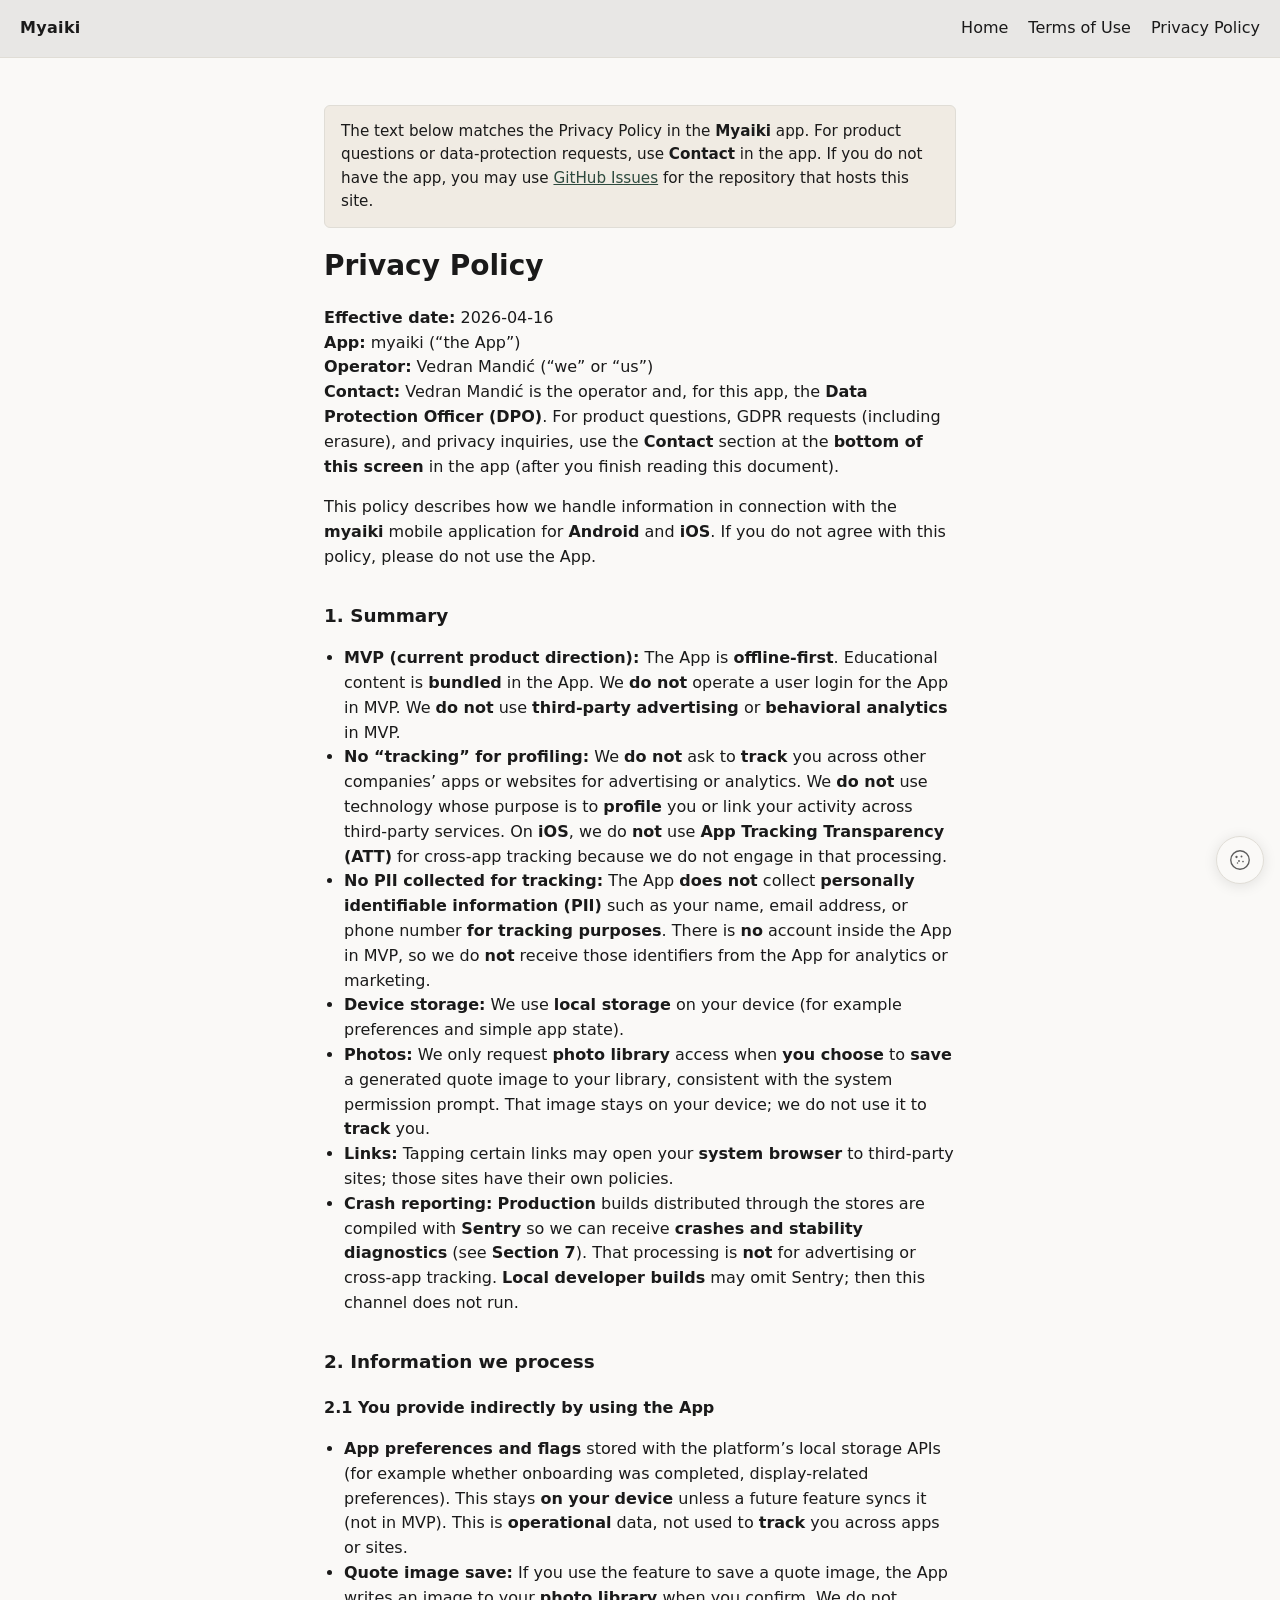
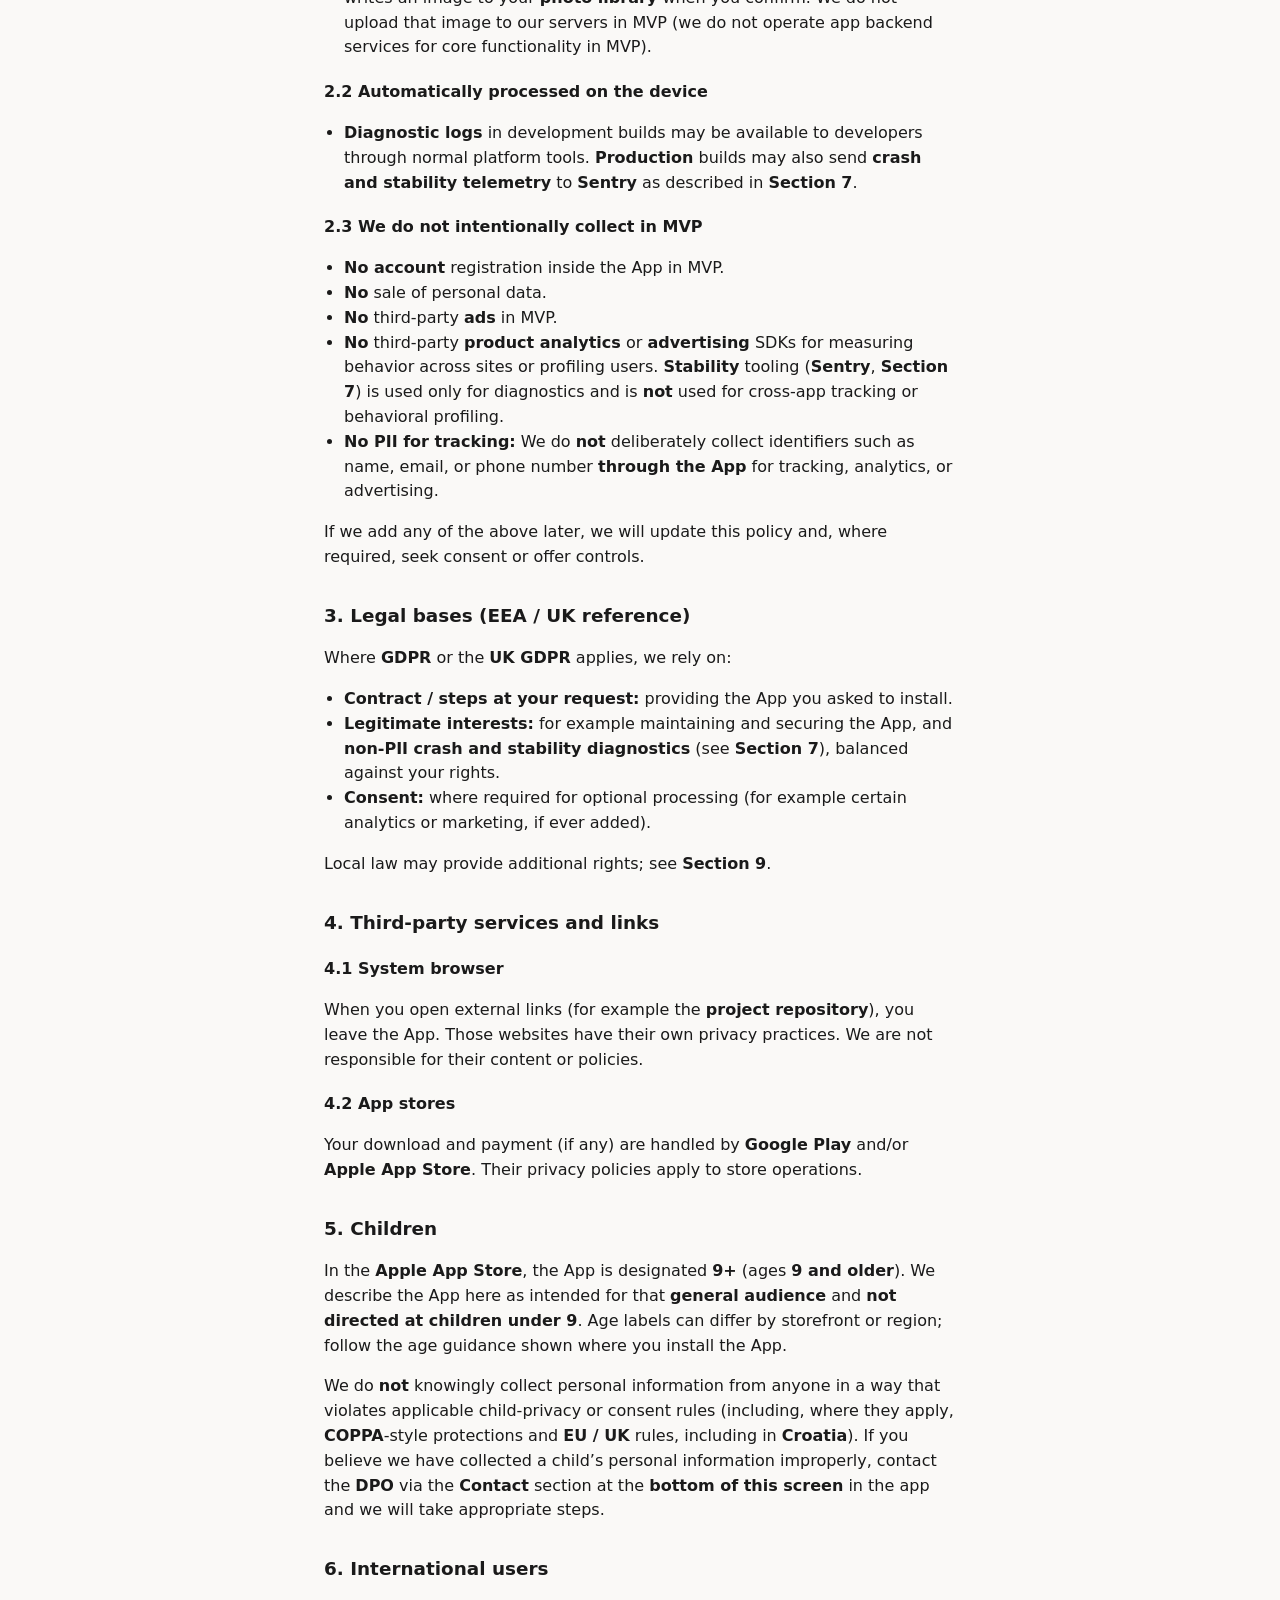
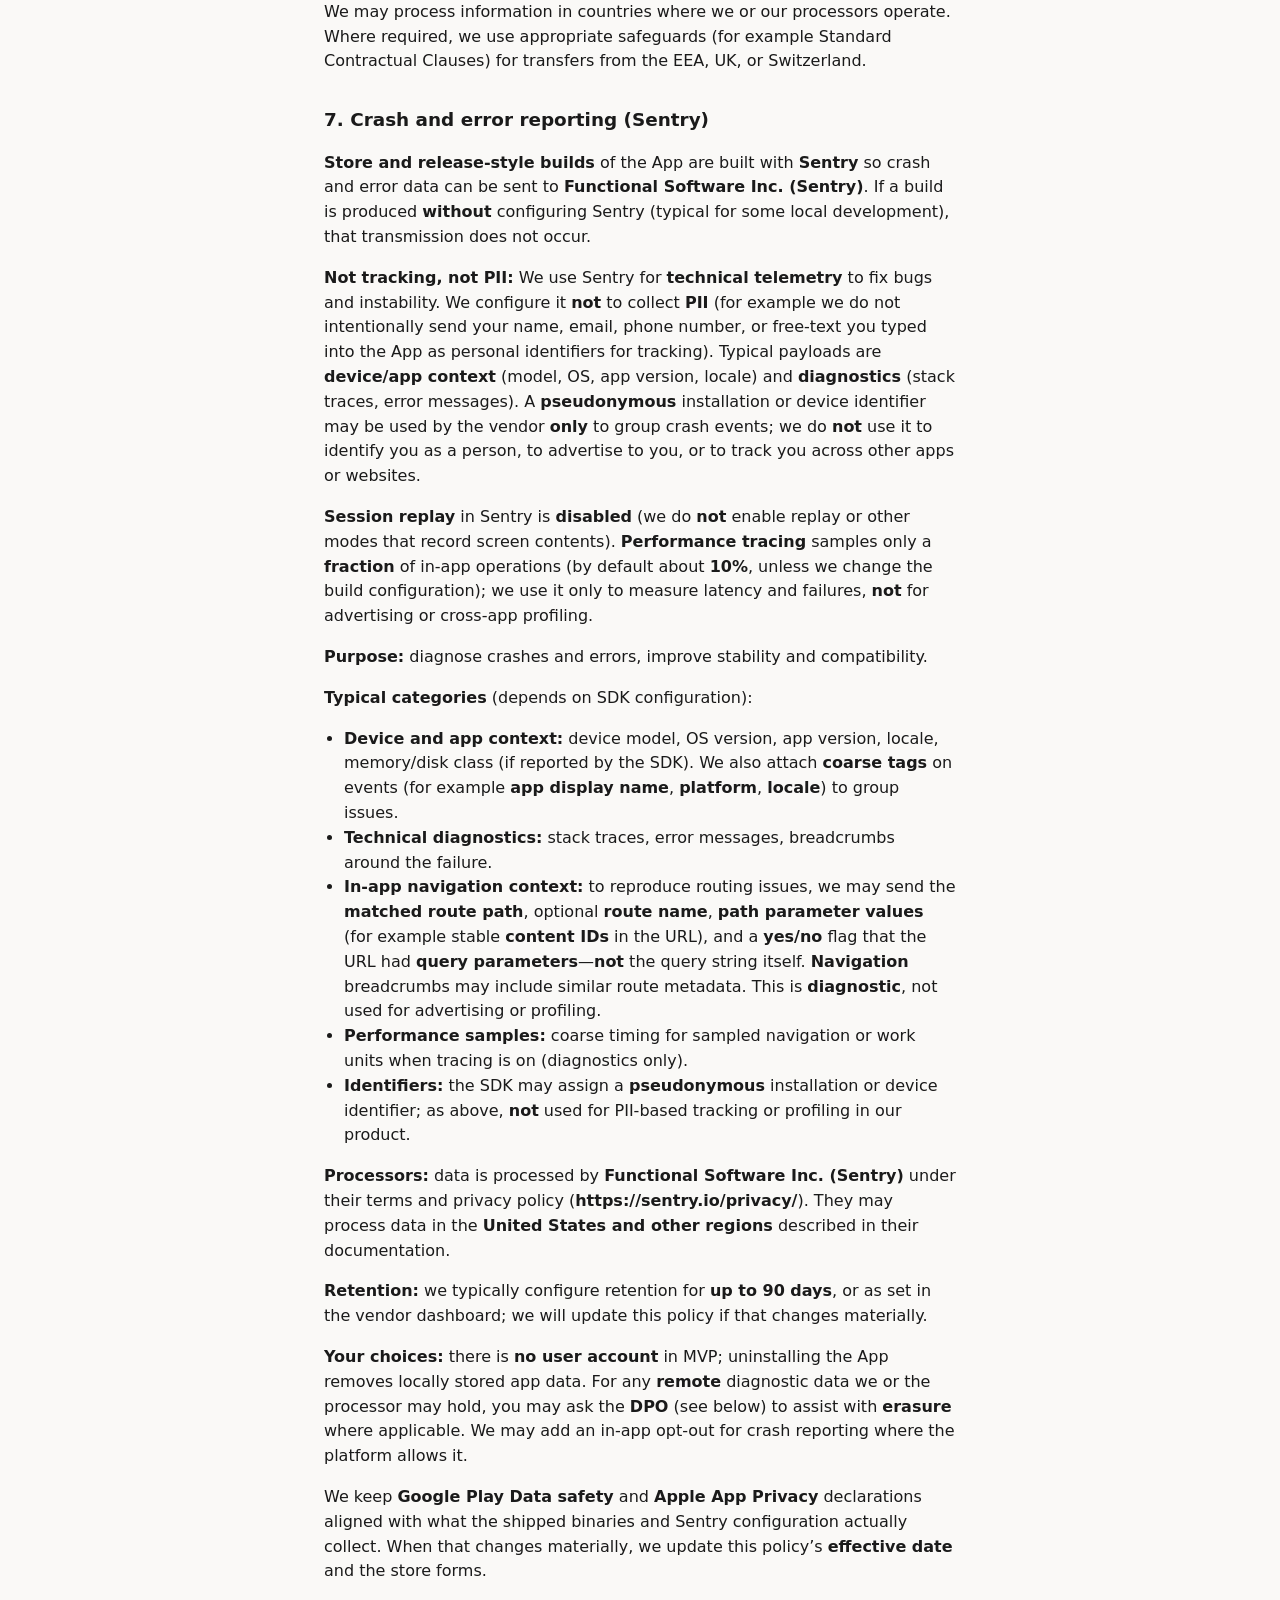
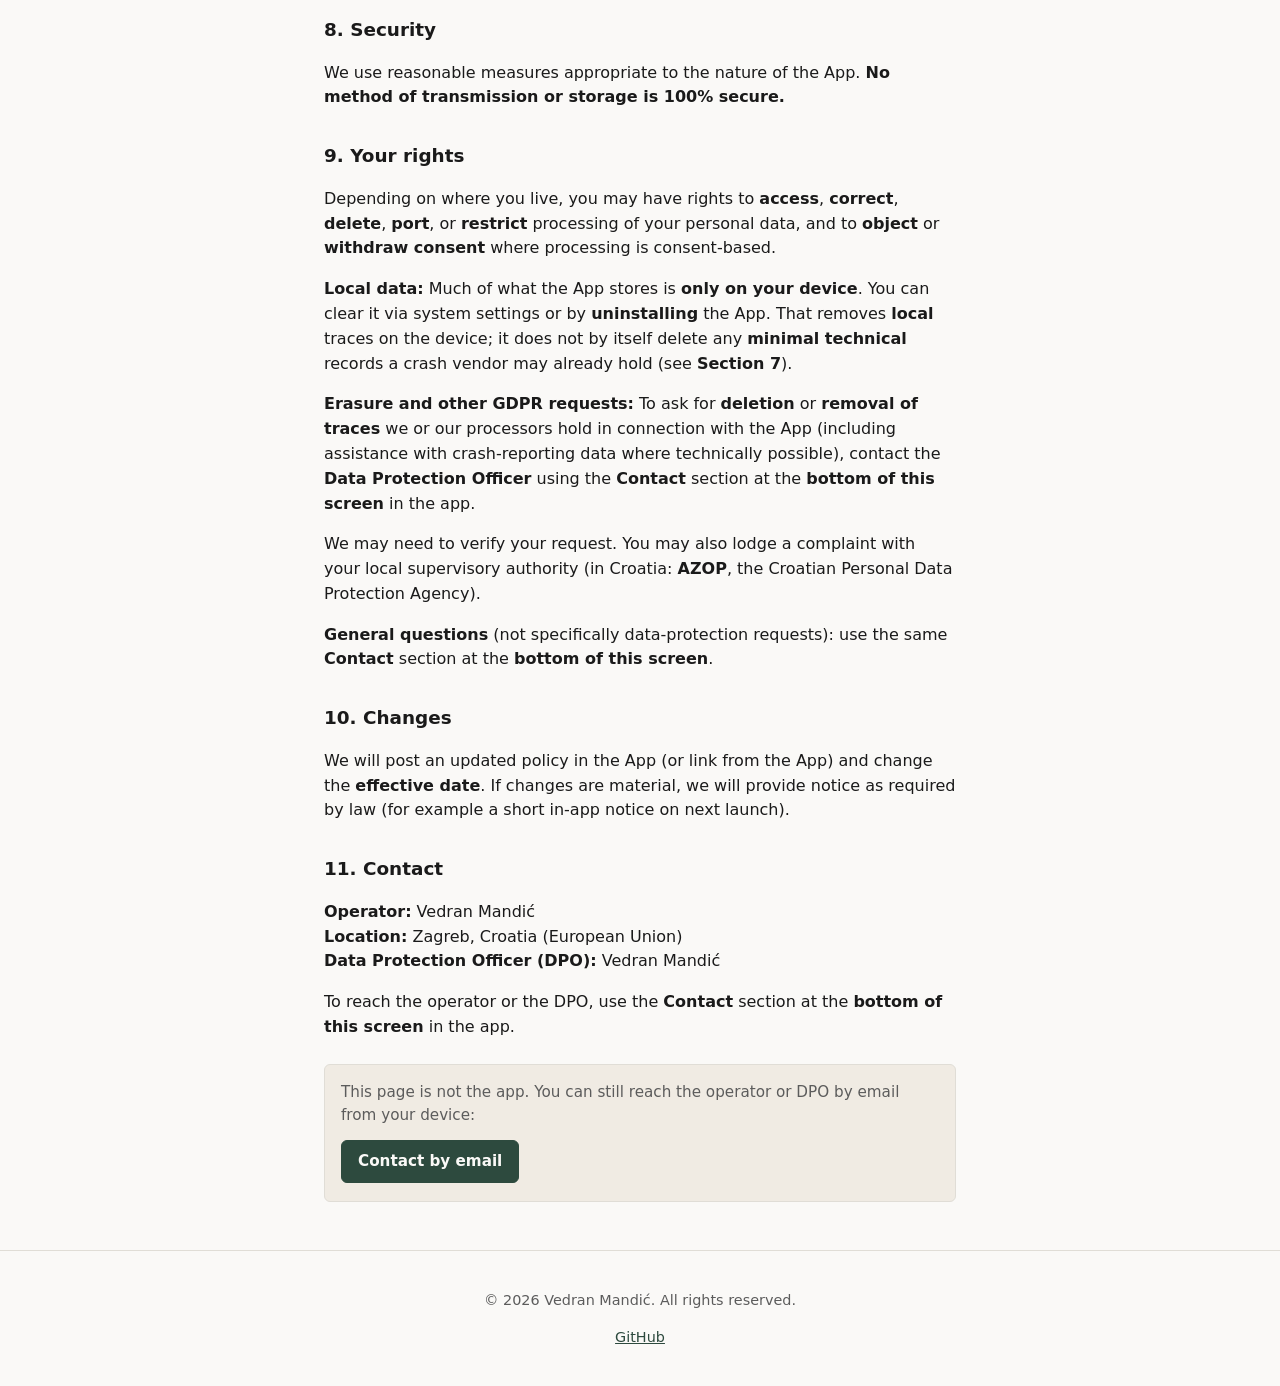
==== commit af2ef969: "feat(contact): add email contact flow with GA4 events Add confirm-then-mailto contact buttons on leg" ====
--- a/privacy.html
+++ b/privacy.html
@@ -104,12 +104,17 @@
 <strong>Location:</strong> Zagreb, Croatia (European Union)<br />
 <strong>Data Protection Officer (DPO):</strong> Vedran Mandić  </p>
 <p>To reach the operator or the DPO, use the <strong>Contact</strong> section at the <strong>bottom of this screen</strong> in the app.</p>
+    <div class="site-legal-contact" role="region" aria-label="Contact on this website">
+      <p class="site-legal-contact-note">This page is not the app. You can still reach the operator or DPO by email from your device:</p>
+      <button type="button" class="site-legal-contact-btn" data-contact-email>Contact by email</button>
+    </div>
   </main>
   <footer class="site-footer">
     <p>© <span data-copyright-year>2026</span> Vedran Mandić. All rights reserved.</p>
     <p><a href="https://github.com/vmandic/myaiki-public" title="Source repository for this site">GitHub</a></p>
   </footer>
   <script src="assets/site.js" defer></script>
+  <script src="assets/site-contact.js" defer></script>
   <script src="assets/site-analytics.js" defer></script>
   <script src="assets/site-cookie-notice.js" defer></script>
 </body>
--- a/assets/style.css
+++ b/assets/style.css
@@ -163,6 +163,50 @@
 
 .site-notice a {
   color: var(--accent);
+}
+
+.site-legal-contact {
+  margin-top: 1.5rem;
+  padding: 1rem 1rem 1.1rem;
+  border-radius: 0.375rem;
+  border: 1px solid var(--border);
+  background: var(--note-bg);
+}
+
+.site-legal-contact-note {
+  margin: 0 0 0.75rem;
+  font-size: 0.95rem;
+  color: var(--muted);
+}
+
+.site-legal-contact-btn {
+  display: inline-block;
+  padding: 0.55rem 1rem;
+  border-radius: 0.375rem;
+  border: 1px solid var(--accent);
+  background: var(--accent);
+  color: var(--bg);
+  font: inherit;
+  font-weight: 600;
+  font-size: 0.95rem;
+  cursor: pointer;
+}
+
+.site-legal-contact-btn:hover {
+  filter: brightness(1.06);
+}
+
+.site-legal-contact-btn:focus-visible {
+  outline: 2px solid var(--accent);
+  outline-offset: 2px;
+}
+
+.site-footer-contact {
+  margin-top: 0.75rem;
+}
+
+.site-footer .site-legal-contact-btn {
+  border-color: var(--accent);
 }
 
 .site-footer {
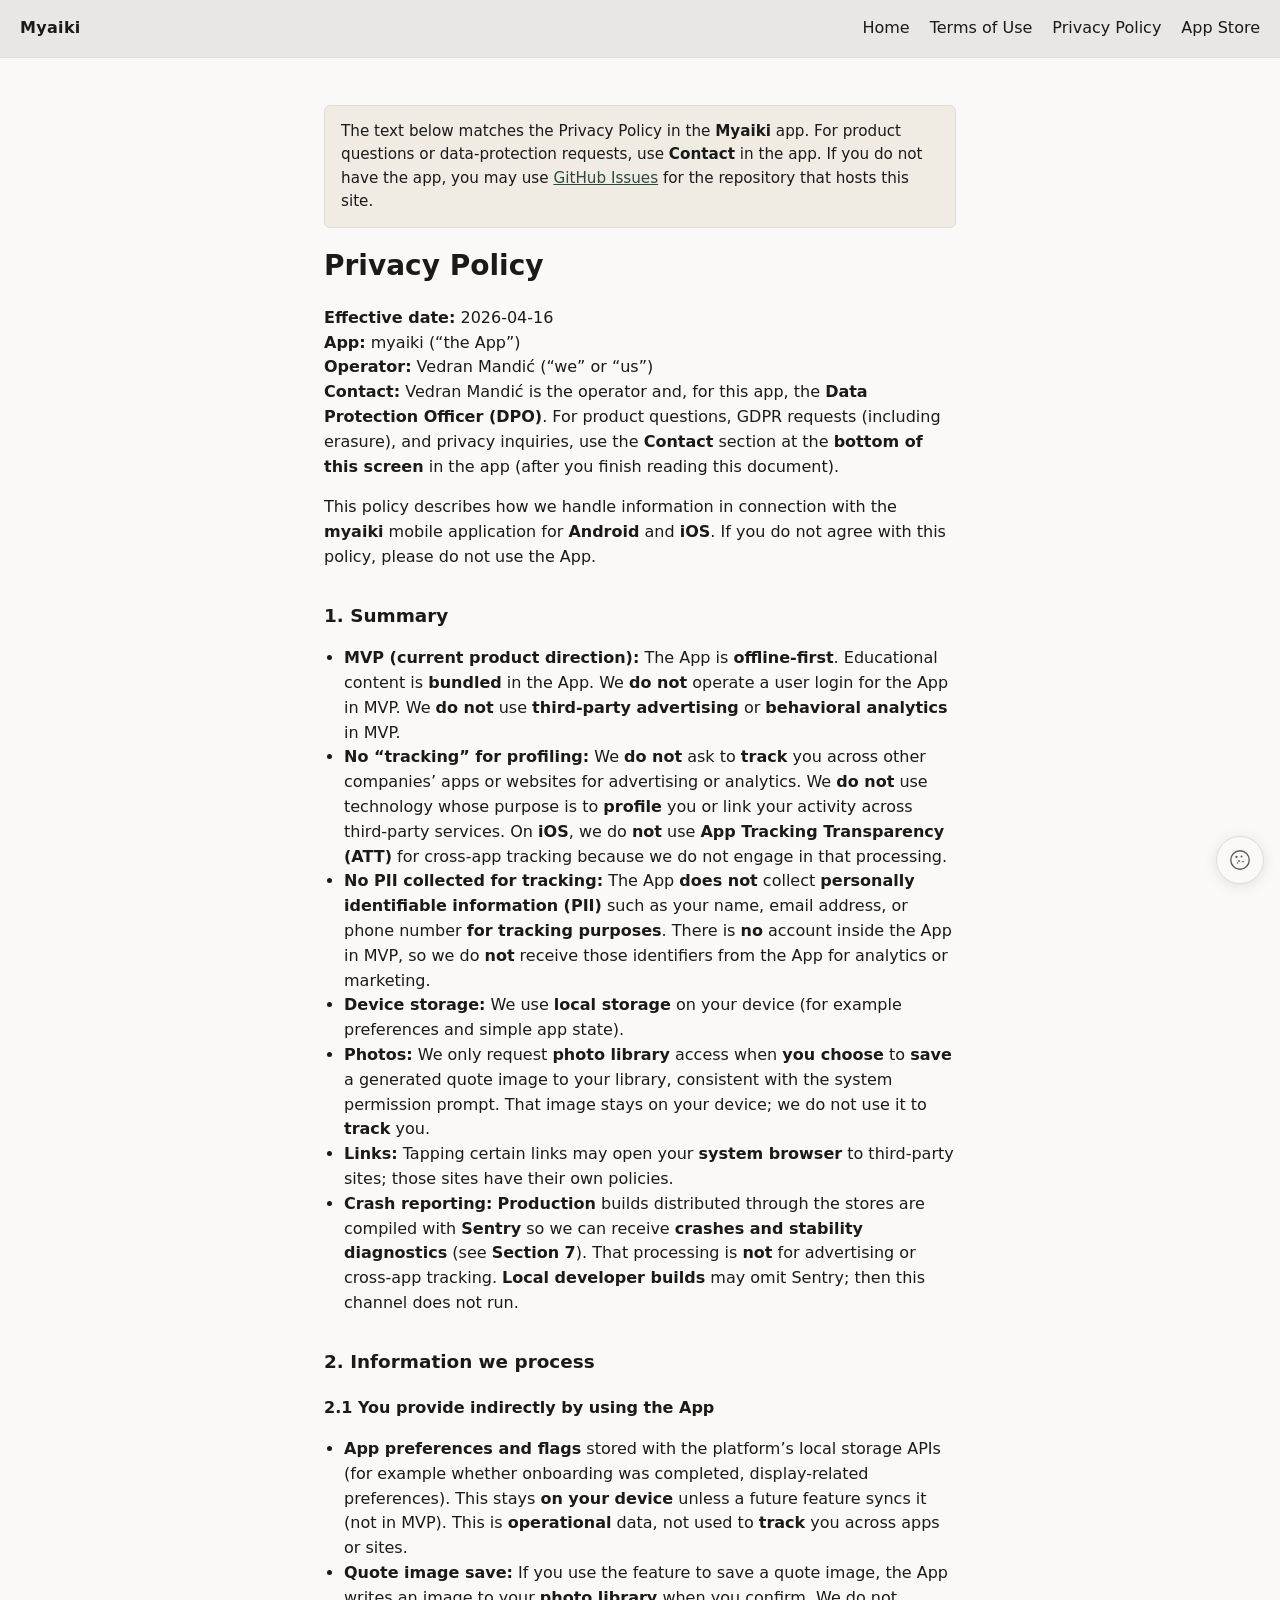
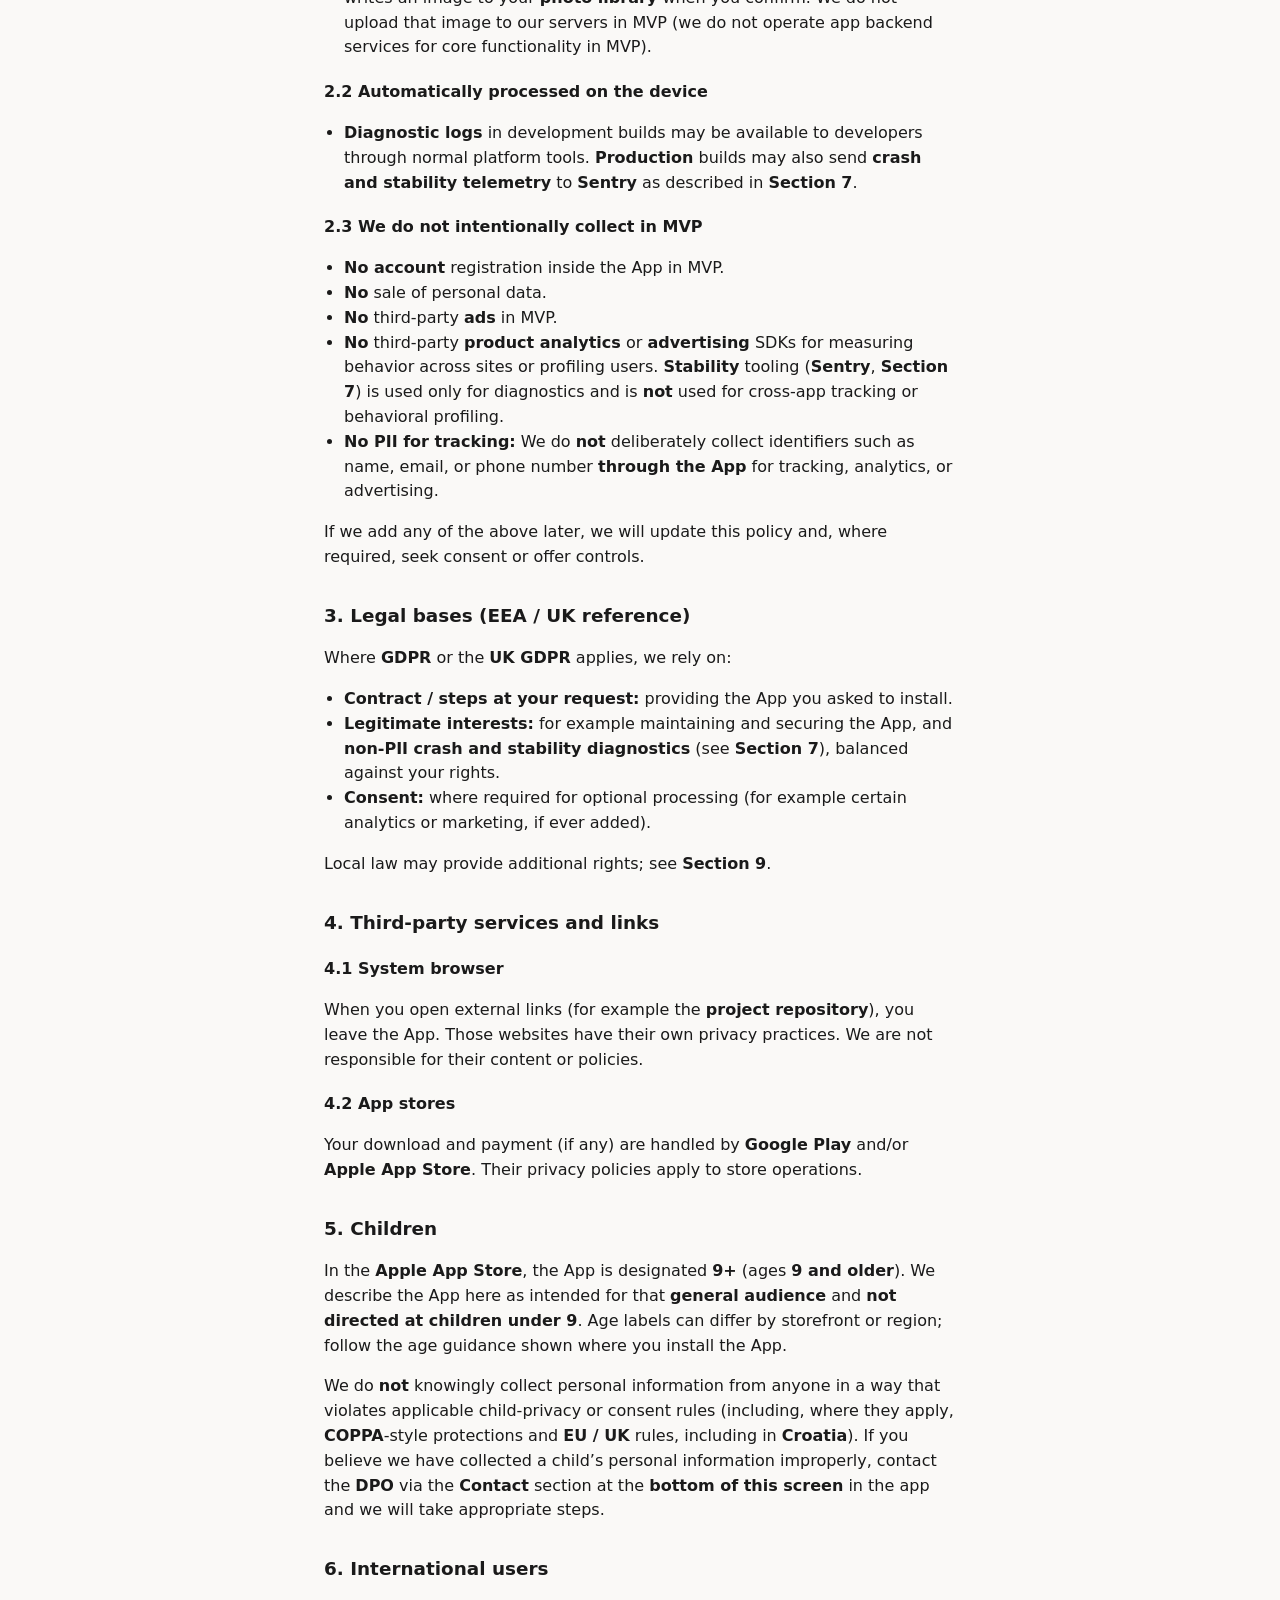
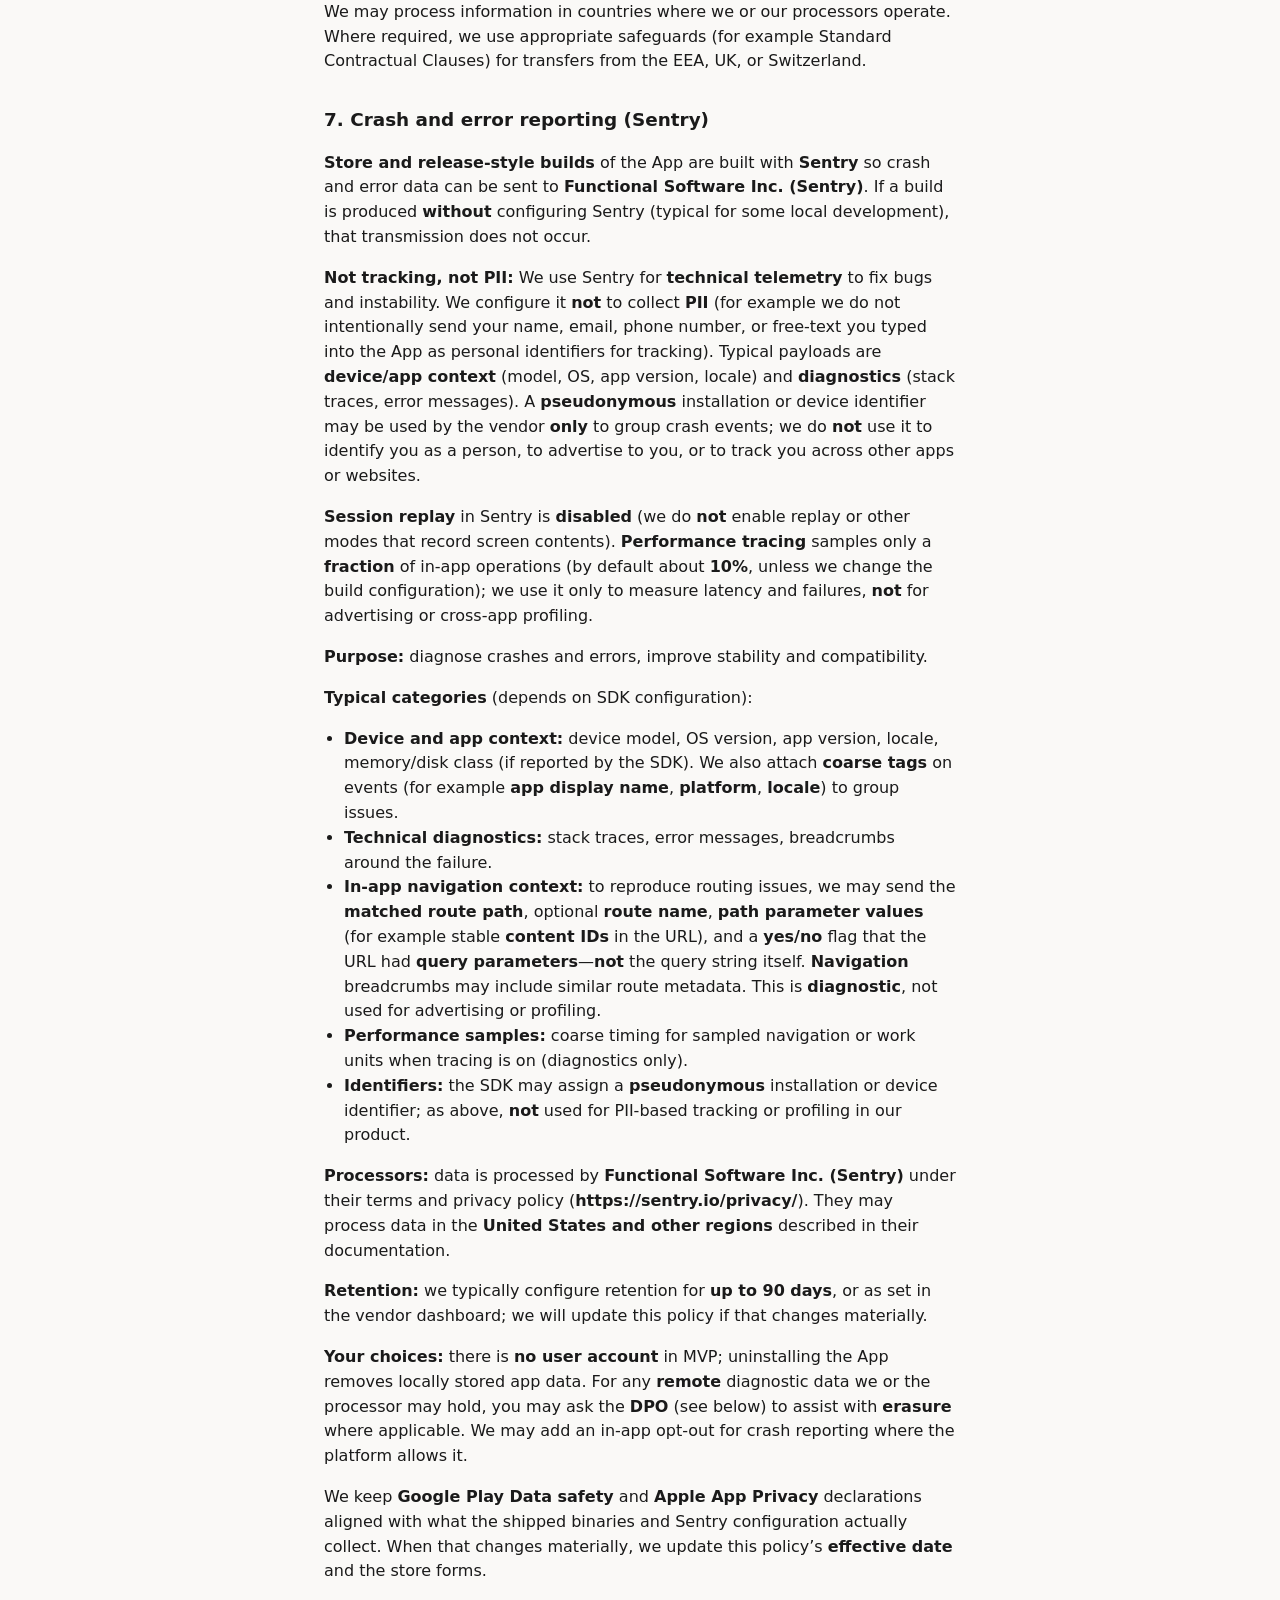
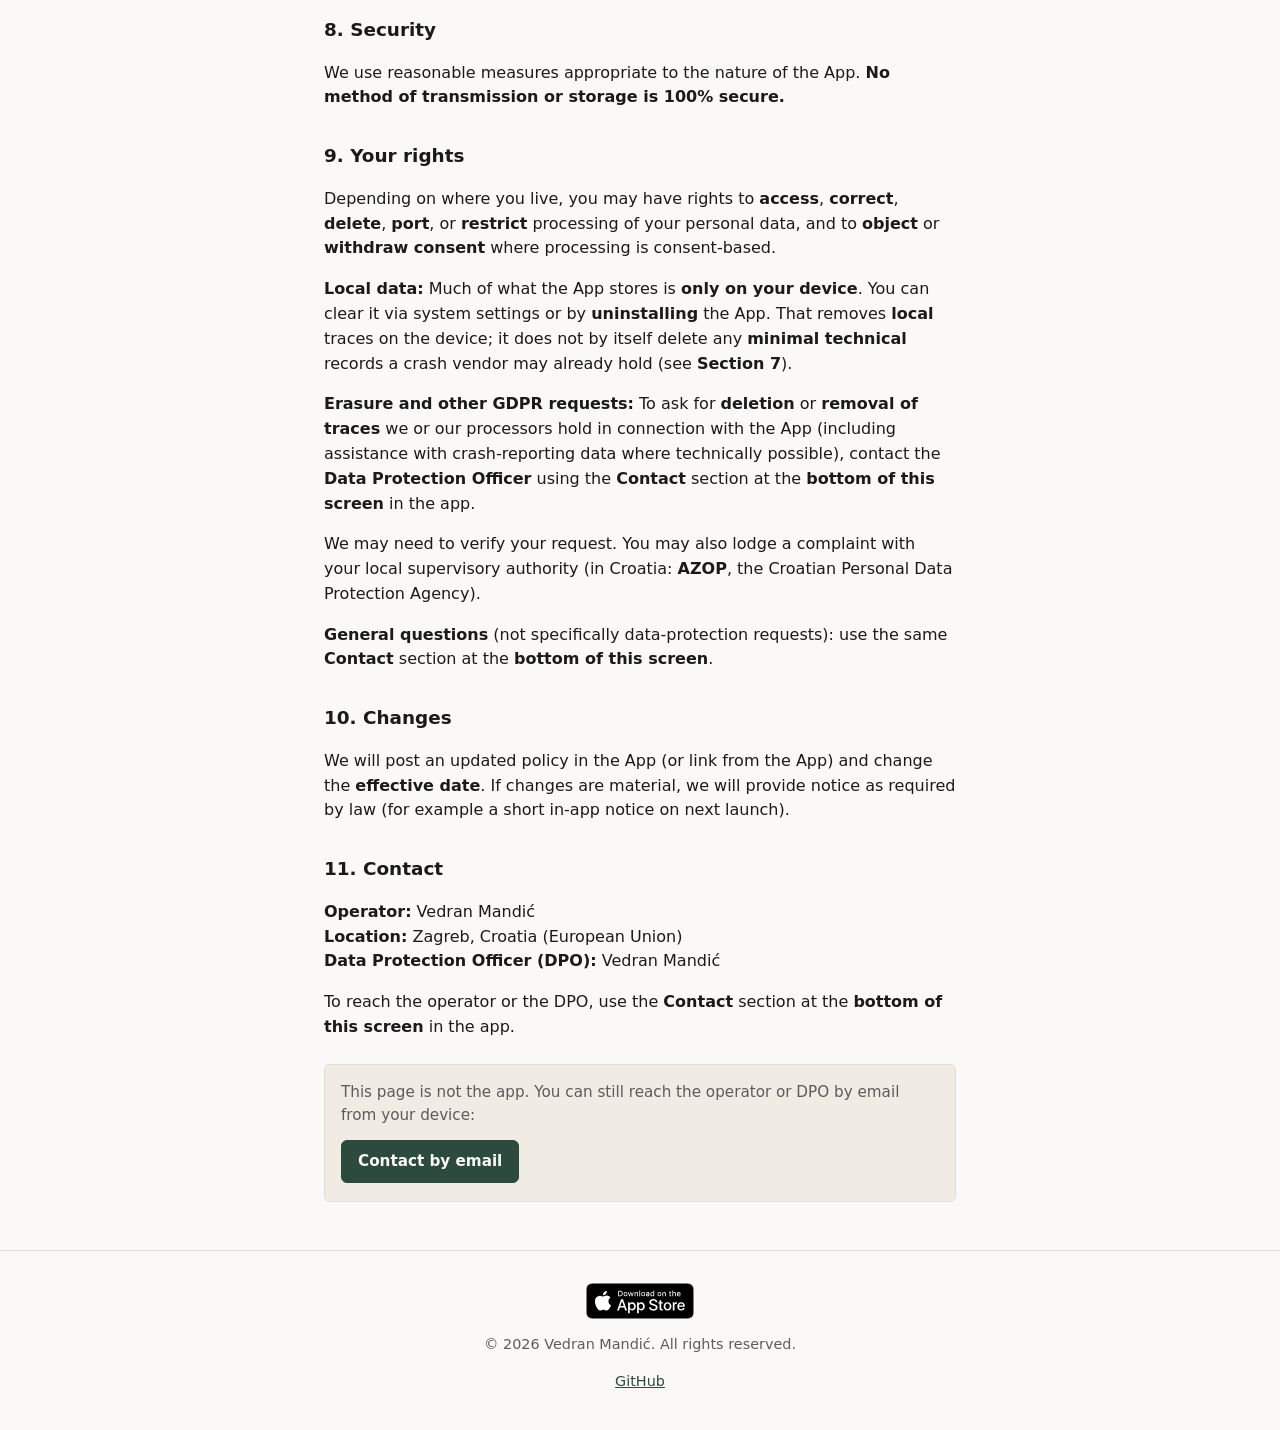
==== commit b670d3fb: "Add App Store listing link and official badges across site" ====
--- a/privacy.html
+++ b/privacy.html
@@ -15,6 +15,7 @@
       <a href="./">Home</a>
       <a href="terms.html">Terms of Use</a>
       <a href="privacy.html">Privacy Policy</a>
+      <a href="https://apps.apple.com/app/myaiki/id6762214255" rel="noopener noreferrer">App Store</a>
     </nav>
   </header>
   <main class="legal">
@@ -110,6 +111,14 @@
     </div>
   </main>
   <footer class="site-footer">
+    <p class="site-footer-store">
+      <a class="app-store-link app-store-link--footer" href="https://apps.apple.com/app/myaiki/id6762214255" rel="noopener noreferrer" title="Myaiki on the App Store">
+        <picture>
+          <source srcset="assets/download-on-the-app-store-white-en.svg" media="(prefers-color-scheme: dark)">
+          <img class="app-store-badge" src="assets/download-on-the-app-store-black-en.svg" alt="Download on the App Store" width="120" height="40" decoding="async">
+        </picture>
+      </a>
+    </p>
     <p>© <span data-copyright-year>2026</span> Vedran Mandić. All rights reserved.</p>
     <p><a href="https://github.com/vmandic/myaiki-public" title="Source repository for this site">GitHub</a></p>
   </footer>
--- a/assets/style.css
+++ b/assets/style.css
@@ -134,6 +134,52 @@
   background: color-mix(in srgb, var(--accent) 12%, transparent);
 }
 
+/* App Store (official badge artwork; do not stretch or recolor) */
+.app-store-link {
+  display: inline-block;
+  line-height: 0;
+  text-decoration: none;
+  vertical-align: middle;
+}
+
+.app-store-link:focus-visible {
+  outline: 2px solid var(--accent);
+  outline-offset: 4px;
+  border-radius: 0.25rem;
+}
+
+.app-store-badge {
+  display: block;
+  height: 44px;
+  width: auto;
+}
+
+.app-store-link--footer .app-store-badge {
+  height: 36px;
+}
+
+.home-store {
+  margin: 1.75rem 0 1.5rem;
+  padding: 1rem 1.1rem 1.15rem;
+  border-radius: 0.375rem;
+  border: 1px solid var(--border);
+  background: color-mix(in srgb, var(--accent) 6%, transparent);
+}
+
+.home-store .home-section-title {
+  margin-top: 0;
+}
+
+.home-store-intro {
+  margin: 0 0 0.85rem;
+  font-size: 0.95rem;
+  color: var(--muted);
+}
+
+.site-footer-store {
+  margin: 0.5rem 0 0;
+}
+
 .legal h1 {
   font-size: 1.75rem;
   margin-top: 0;
@@ -207,6 +253,134 @@
 
 .site-footer .site-legal-contact-btn {
   border-color: var(--accent);
+}
+
+.myaiki-contact-dialog {
+  max-width: min(22rem, calc(100vw - 2rem));
+  padding: 1.25rem 1.35rem 1.35rem;
+  border: 1px solid var(--border);
+  border-radius: 0.375rem;
+  background: var(--bg);
+  color: var(--fg);
+  box-shadow: 0 4px 28px rgba(0, 0, 0, 0.18);
+  font-size: 0.95rem;
+  line-height: 1.45;
+  z-index: 10000;
+}
+
+@media (prefers-color-scheme: dark) {
+  .myaiki-contact-dialog {
+    box-shadow: 0 4px 32px rgba(0, 0, 0, 0.55);
+  }
+}
+
+.myaiki-contact-dialog::backdrop {
+  background: rgba(0, 0, 0, 0.45);
+}
+
+.myaiki-contact-popup__title {
+  margin: 0 0 0.5rem;
+  font-size: 1.05rem;
+  font-weight: 600;
+}
+
+.myaiki-contact-popup__hint {
+  margin: 0 0 0.85rem;
+  color: var(--muted);
+  font-size: 0.92rem;
+}
+
+.myaiki-contact-popup__email-row {
+  margin: 0 0 1.1rem;
+  padding: 0.65rem 0.75rem;
+  border-radius: 0.375rem;
+  border: 1px solid var(--border);
+  background: color-mix(in srgb, var(--fg) 4%, transparent);
+  word-break: break-all;
+  line-height: 1.5;
+}
+
+.myaiki-contact-popup__mailto {
+  display: inline;
+  padding: 0.15rem 0;
+  font-size: 1rem;
+  font-weight: 600;
+  color: var(--accent);
+  text-decoration: underline;
+  text-underline-offset: 0.15em;
+}
+
+.myaiki-contact-popup__mailto:hover {
+  text-decoration-thickness: 0.12em;
+}
+
+.myaiki-contact-popup__mailto:focus-visible {
+  outline: 2px solid var(--accent);
+  outline-offset: 2px;
+  border-radius: 0.2rem;
+}
+
+.myaiki-contact-popup__actions {
+  margin: 0;
+  display: flex;
+  flex-wrap: wrap;
+  align-items: center;
+  gap: 0.65rem 1rem;
+}
+
+.myaiki-contact-popup__cancel {
+  padding: 0.5rem 0.95rem;
+  border-radius: 0.375rem;
+  border: 1px solid var(--border);
+  background: transparent;
+  color: var(--muted);
+  font: inherit;
+  font-size: 0.9rem;
+  cursor: pointer;
+}
+
+.myaiki-contact-popup__cancel:hover {
+  color: var(--fg);
+  border-color: var(--muted);
+}
+
+.myaiki-contact-popup__cancel:focus-visible {
+  outline: 2px solid var(--accent);
+  outline-offset: 2px;
+}
+
+.myaiki-contact-overlay {
+  position: fixed;
+  inset: 0;
+  z-index: 10000;
+  display: flex;
+  align-items: center;
+  justify-content: center;
+  padding: 1rem;
+  padding-bottom: max(1rem, env(safe-area-inset-bottom, 0px));
+  background: rgba(0, 0, 0, 0.45);
+  box-sizing: border-box;
+}
+
+.myaiki-contact-overlay[hidden] {
+  display: none !important;
+}
+
+.myaiki-contact-overlay__card {
+  max-width: min(22rem, calc(100vw - 2rem));
+  width: 100%;
+  padding: 1.25rem 1.35rem 1.35rem;
+  border-radius: 0.375rem;
+  border: 1px solid var(--border);
+  background: var(--bg);
+  color: var(--fg);
+  box-shadow: 0 4px 28px rgba(0, 0, 0, 0.18);
+}
+
+@media (prefers-color-scheme: dark) {
+  .myaiki-contact-overlay__card {
+    box-shadow: 0 4px 32px rgba(0, 0, 0, 0.55);
+  }
 }
 
 .site-footer {
